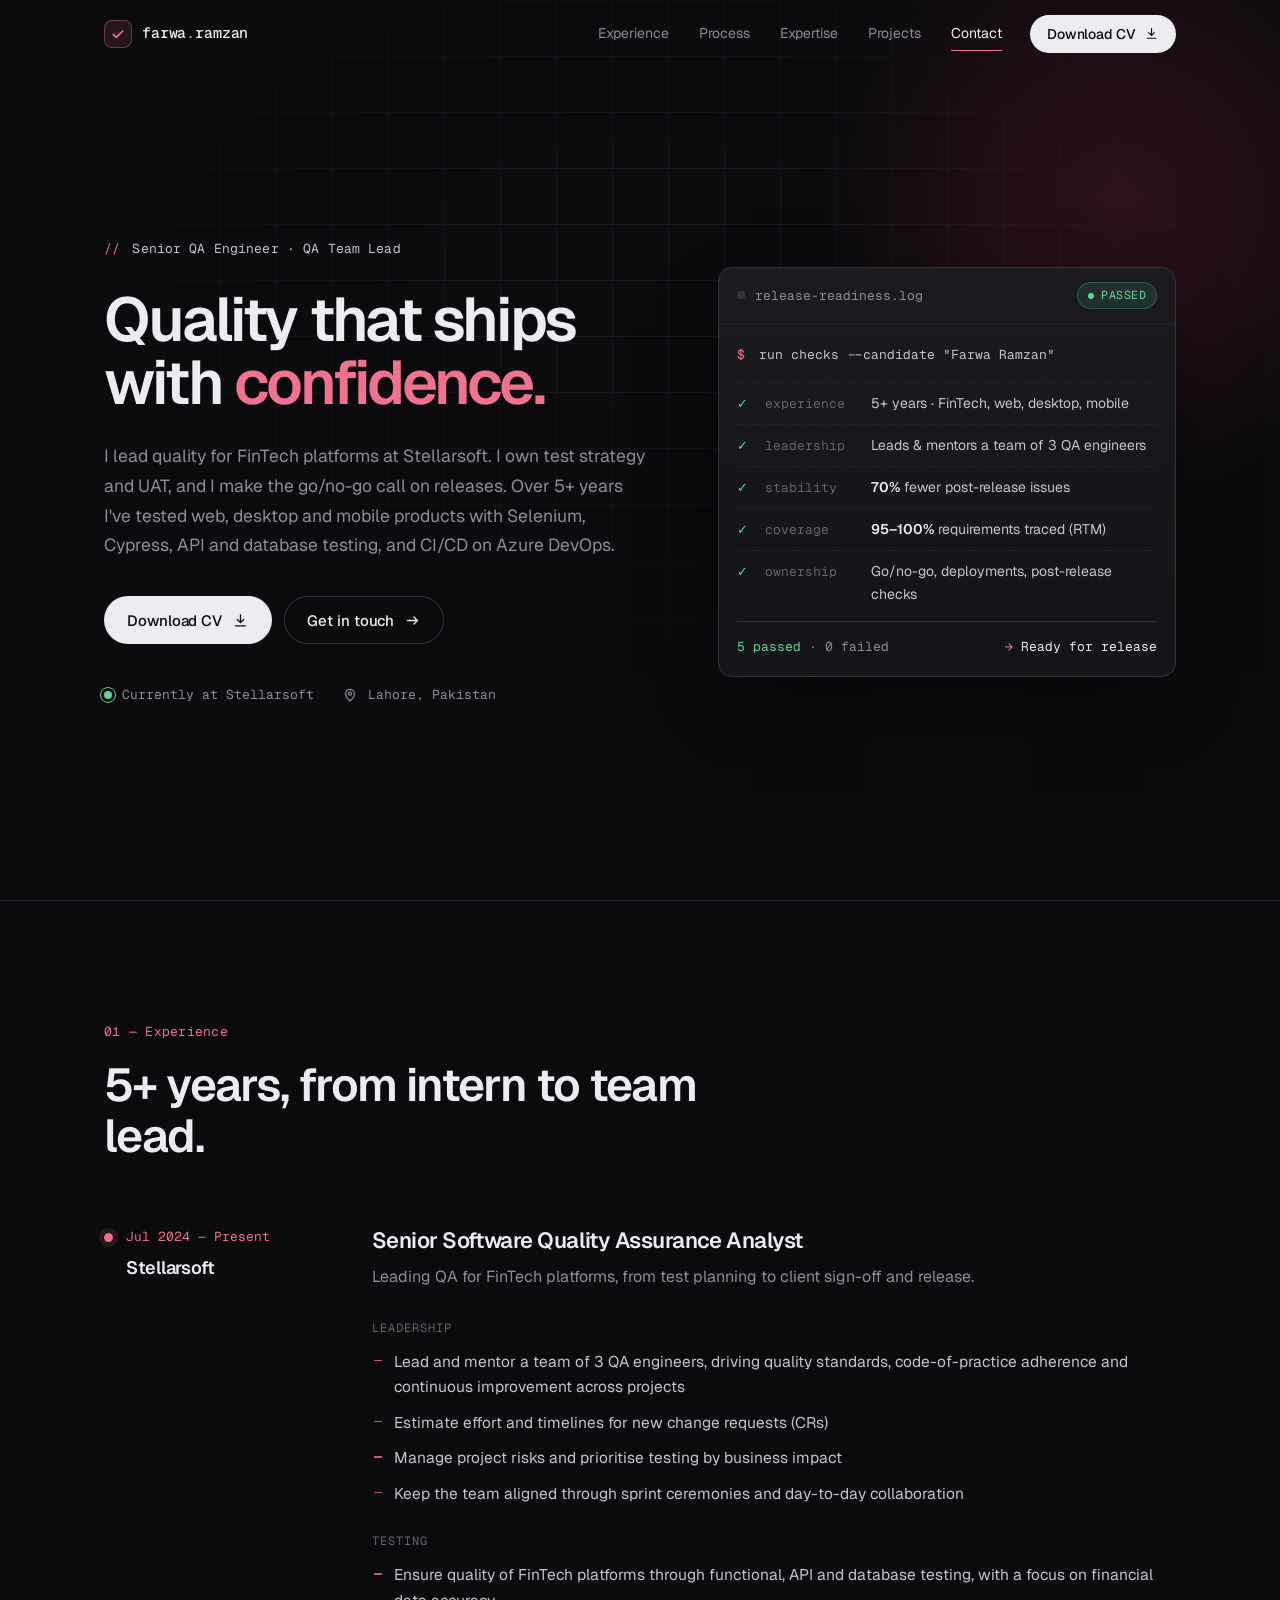
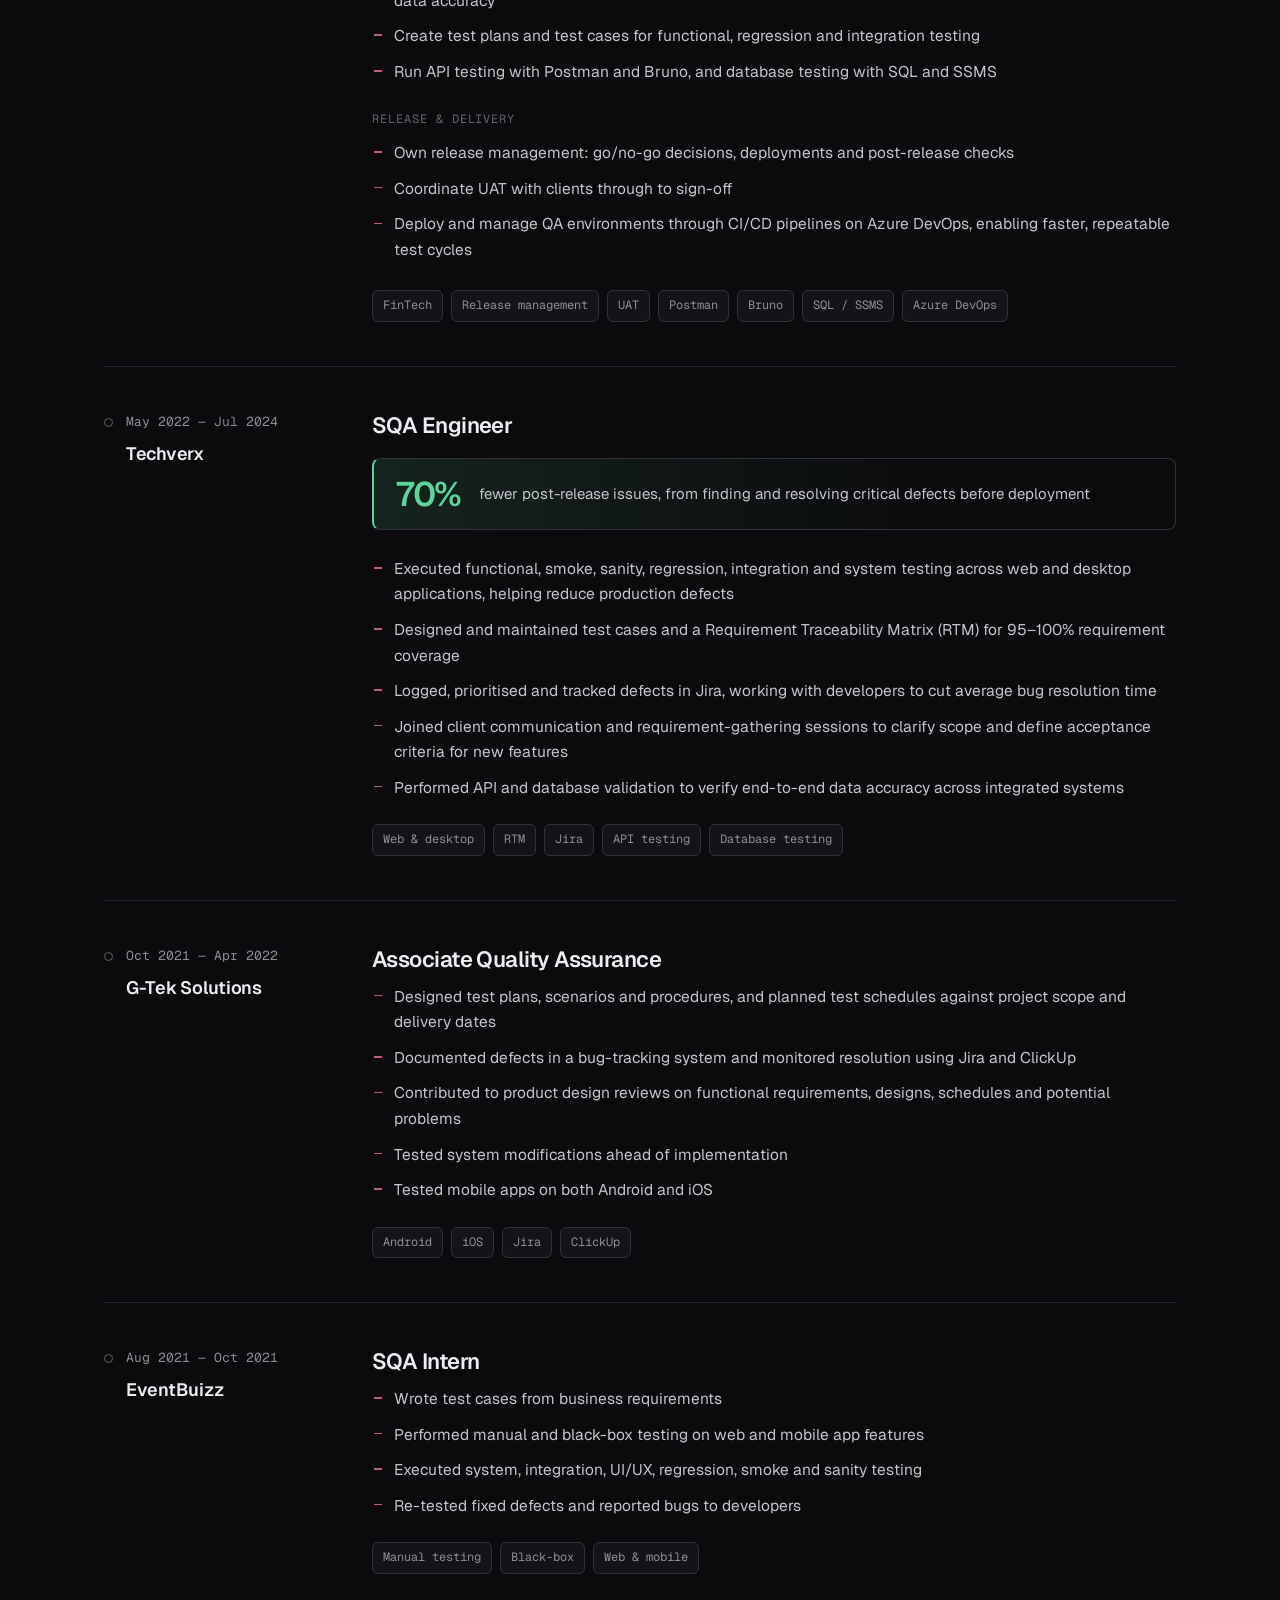
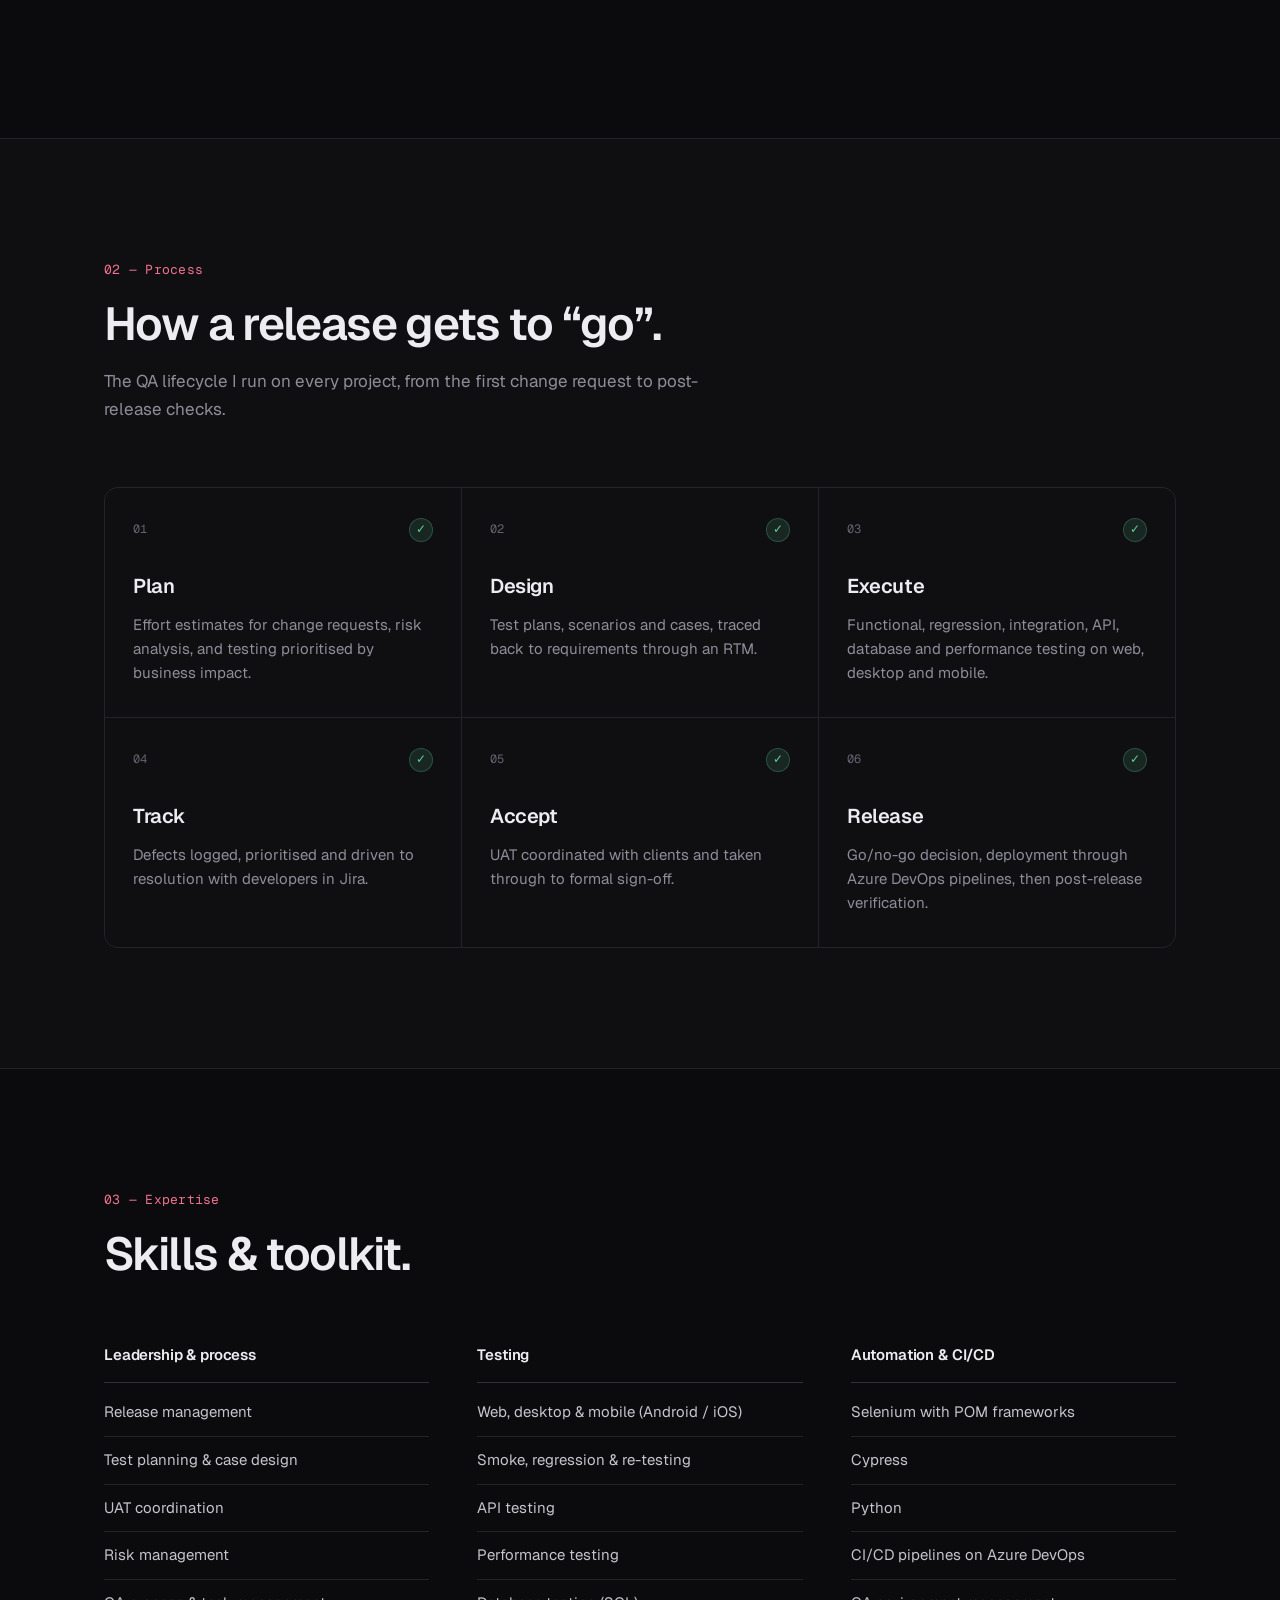
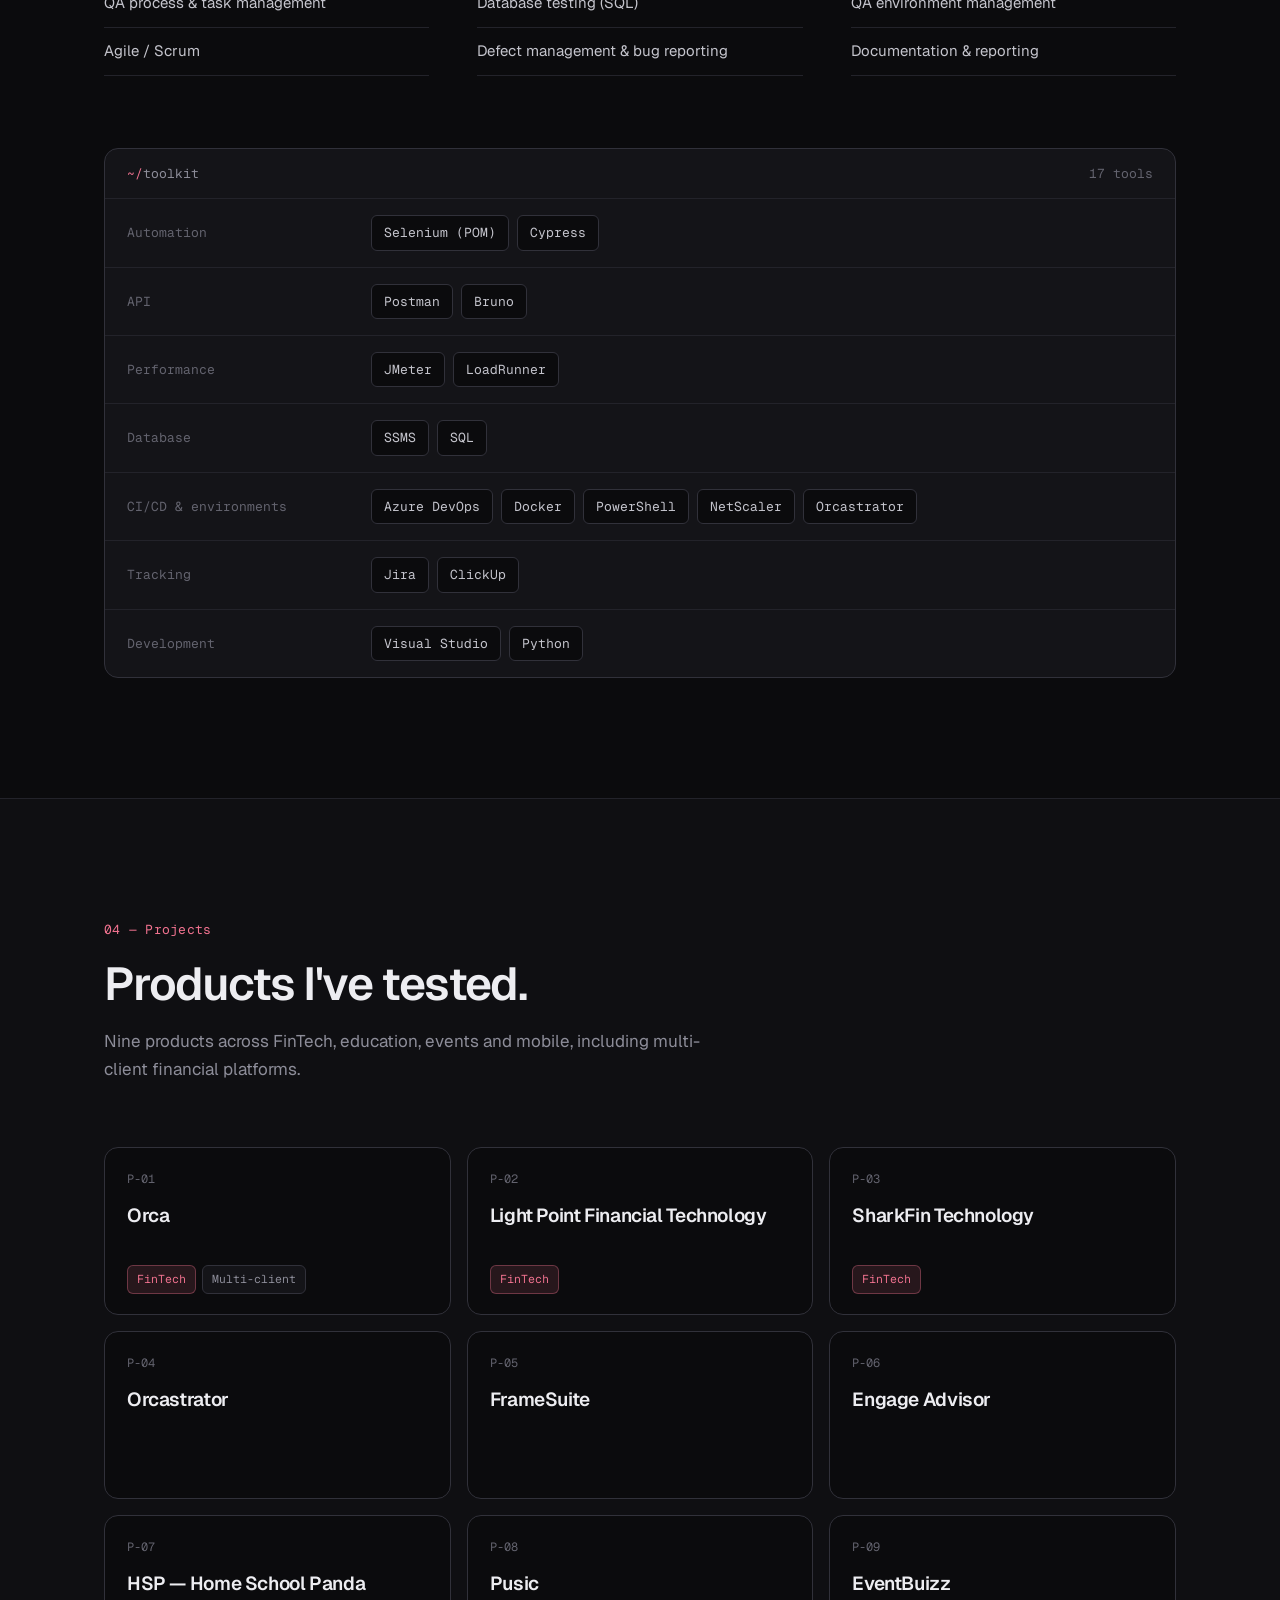
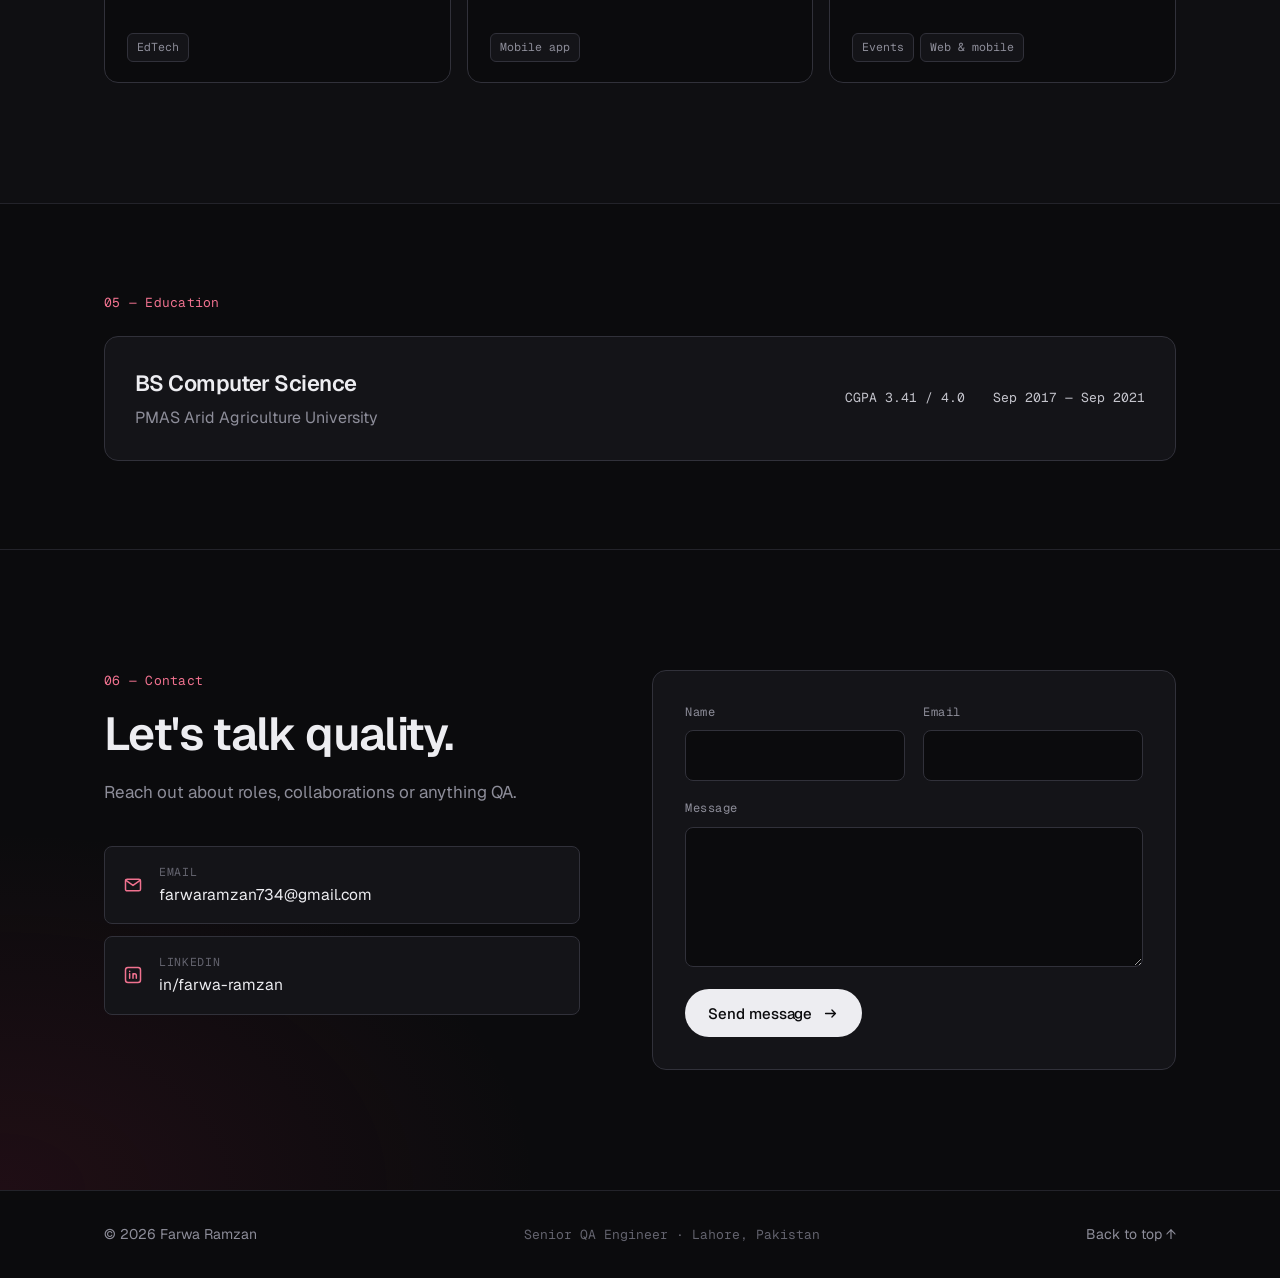
==== index.html @ 52c69ac0 "Added the updates with recent changes and current exeperiences Signed-off-by: SalmanDeveloperz <chsa" ====
<!DOCTYPE html>
<html lang="en">

<head>
    <meta charset="UTF-8">
    <meta name="viewport" content="width=device-width, initial-scale=1.0">
    <meta name="color-scheme" content="dark">
    <meta name="theme-color" content="#0b0b0d">

    <title>Farwa Ramzan — Senior QA Engineer & QA Team Lead</title>
    <meta name="description" content="Farwa Ramzan is a Senior Quality Assurance Engineer and QA Team Lead in Lahore with 5+ years in FinTech, web, desktop and mobile testing: test planning, release management, UAT, Selenium, Cypress, API and database testing, and CI/CD on Azure DevOps.">
    <link rel="canonical" href="https://farich.netlify.app/">

    <meta property="og:type" content="profile">
    <meta property="og:title" content="Farwa Ramzan — Senior QA Engineer & QA Team Lead">
    <meta property="og:description" content="5+ years in FinTech, web, desktop and mobile QA. Test planning, release management, UAT, automation and CI/CD on Azure DevOps.">
    <meta property="og:url" content="https://farich.netlify.app/">

    <link rel="icon" href="data:image/svg+xml,%3Csvg xmlns='http://www.w3.org/2000/svg' viewBox='0 0 64 64'%3E%3Crect width='64' height='64' rx='14' fill='%230b0b0d'/%3E%3Cpath d='M18 33l9 9 19-20' fill='none' stroke='%23f0728f' stroke-width='7' stroke-linecap='round' stroke-linejoin='round'/%3E%3C/svg%3E">

    <link rel="preconnect" href="https://fonts.googleapis.com">
    <link rel="preconnect" href="https://fonts.gstatic.com" crossorigin>
    <link href="https://fonts.googleapis.com/css2?family=Geist:wght@400;500;600;700&family=Geist+Mono:wght@400;500&display=swap" rel="stylesheet">

    <link rel="stylesheet" href="style.css">
    <script>document.documentElement.classList.add("js");</script>

    <script type="application/ld+json">
    {
        "@context": "https://schema.org",
        "@type": "Person",
        "name": "Farwa Ramzan",
        "jobTitle": "Senior QA Engineer | QA Team Lead",
        "worksFor": { "@type": "Organization", "name": "Stellarsoft" },
        "address": { "@type": "PostalAddress", "addressLocality": "Lahore", "addressCountry": "PK" },
        "email": "mailto:farwaramzan734@gmail.com",
        "url": "https://farich.netlify.app/",
        "sameAs": ["https://www.linkedin.com/in/farwa-ramzan/"],
        "alumniOf": "PMAS Arid Agriculture University"
    }
    </script>
</head>

<body>
    <a class="skip-link" href="#main">Skip to content</a>

    <!-- ============ HEADER ============ -->
    <header class="site-header" id="top">
        <div class="container header-inner">
            <a href="#top" class="brand" aria-label="Farwa Ramzan, back to top">
                <span class="brand-mark" aria-hidden="true">
                    <svg viewBox="0 0 24 24"><path d="M5 12.5l4.5 4.5L19 7.5" /></svg>
                </span>
                <span class="brand-name">farwa<span class="brand-dot">.</span>ramzan</span>
            </a>

            <nav class="nav" id="nav" aria-label="Primary">
                <a href="#experience" class="nav-link">Experience</a>
                <a href="#process" class="nav-link">Process</a>
                <a href="#expertise" class="nav-link">Expertise</a>
                <a href="#projects" class="nav-link">Projects</a>
                <a href="#contact" class="nav-link">Contact</a>
                <a href="Farwa_Ramzan_Resume.pdf" class="btn btn-sm btn-primary nav-cv" download>
                    Download CV
                    <svg class="icon" viewBox="0 0 24 24" aria-hidden="true"><path d="M12 4v11m0 0l-4.5-4.5M12 15l4.5-4.5M5 19.5h14" /></svg>
                </a>
            </nav>

            <button class="nav-toggle" id="navToggle" aria-label="Open menu" aria-expanded="false" aria-controls="nav">
                <span></span><span></span>
            </button>
        </div>
    </header>

    <main id="main">

        <!-- ============ HERO ============ -->
        <section class="hero">
            <div class="hero-grid-bg" aria-hidden="true"></div>
            <div class="container hero-inner">
                <div class="hero-copy">
                    <p class="eyebrow"><span class="eyebrow-slash">//</span> Senior QA Engineer · QA Team Lead</p>

                    <h1 class="hero-title">
                        Quality that ships<br>
                        with <span class="accent">confidence.</span>
                    </h1>

                    <p class="hero-lede">
                        I lead quality for FinTech platforms at Stellarsoft. I own test strategy and UAT, and I make the
                        go/no-go call on releases. Over 5+ years I've tested web, desktop and mobile products with
                        Selenium, Cypress, API and database testing, and CI/CD on Azure DevOps.
                    </p>

                    <div class="hero-actions">
                        <a href="Farwa_Ramzan_Resume.pdf" class="btn btn-primary" download>
                            Download CV
                            <svg class="icon" viewBox="0 0 24 24" aria-hidden="true"><path d="M12 4v11m0 0l-4.5-4.5M12 15l4.5-4.5M5 19.5h14" /></svg>
                        </a>
                        <a href="#contact" class="btn btn-ghost">
                            Get in touch
                            <svg class="icon" viewBox="0 0 24 24" aria-hidden="true"><path d="M5 12h14m0 0l-5-5m5 5l-5 5" /></svg>
                        </a>
                    </div>

                    <ul class="hero-meta">
                        <li><span class="status-dot" aria-hidden="true"></span>Currently at Stellarsoft</li>
                        <li>
                            <svg class="icon" viewBox="0 0 24 24" aria-hidden="true"><path d="M12 21s-6.5-5.6-6.5-11a6.5 6.5 0 0113 0c0 5.4-6.5 11-6.5 11z" /><circle cx="12" cy="10" r="2.3" /></svg>
                            Lahore, Pakistan
                        </li>
                    </ul>
                </div>

                <!-- Release-readiness report -->
                <figure class="report" aria-label="Release readiness summary">
                    <div class="report-head">
                        <span class="report-file">release-readiness.log</span>
                        <span class="pill pill-pass"><span class="pill-dot"></span>Passed</span>
                    </div>
                    <div class="report-body">
                        <p class="report-cmd"><span class="prompt">$</span> run checks --candidate "Farwa Ramzan"</p>
                        <ul class="report-lines">
                            <li><span class="tick">✓</span><span class="key">experience</span><span class="val">5+ years · FinTech, web, desktop, mobile</span></li>
                            <li><span class="tick">✓</span><span class="key">leadership</span><span class="val">Leads &amp; mentors a team of 3 QA engineers</span></li>
                            <li><span class="tick">✓</span><span class="key">stability</span><span class="val"><strong>70%</strong> fewer post-release issues</span></li>
                            <li><span class="tick">✓</span><span class="key">coverage</span><span class="val"><strong>95–100%</strong> requirements traced (RTM)</span></li>
                            <li><span class="tick">✓</span><span class="key">ownership</span><span class="val">Go/no-go, deployments, post-release checks</span></li>
                        </ul>
                        <p class="report-summary">
                            <span><span class="pass-text">5 passed</span> · 0 failed</span>
                            <span class="report-ready">Ready for release</span>
                        </p>
                    </div>
                </figure>
            </div>
        </section>

        <!-- ============ EXPERIENCE ============ -->
        <section class="section" id="experience">
            <div class="container">
                <header class="section-head reveal">
                    <p class="section-index">01 — Experience</p>
                    <h2 class="section-title">5+ years, from intern to team lead.</h2>
                </header>

                <ol class="timeline">
                    <!-- Stellarsoft -->
                    <li class="role role-current reveal">
                        <div class="role-meta">
                            <p class="role-dates">Jul 2024 — Present</p>
                            <p class="role-company">Stellarsoft</p>
                        </div>
                        <div class="role-body">
                            <h3 class="role-title">Senior Software Quality Assurance Analyst</h3>
                            <p class="role-summary">Leading QA for FinTech platforms, from test planning to client sign-off and release.</p>

                            <div class="role-groups">
                                <div class="role-group">
                                    <p class="group-label">Leadership</p>
                                    <ul class="bullets">
                                        <li>Lead and mentor a team of 3 QA engineers, driving quality standards, code-of-practice adherence and continuous improvement across projects</li>
                                        <li>Estimate effort and timelines for new change requests (CRs)</li>
                                        <li>Manage project risks and prioritise testing by business impact</li>
                                        <li>Keep the team aligned through sprint ceremonies and day-to-day collaboration</li>
                                    </ul>
                                </div>
                                <div class="role-group">
                                    <p class="group-label">Testing</p>
                                    <ul class="bullets">
                                        <li>Ensure quality of FinTech platforms through functional, API and database testing, with a focus on financial data accuracy</li>
                                        <li>Create test plans and test cases for functional, regression and integration testing</li>
                                        <li>Run API testing with Postman and Bruno, and database testing with SQL and SSMS</li>
                                    </ul>
                                </div>
                                <div class="role-group">
                                    <p class="group-label">Release &amp; delivery</p>
                                    <ul class="bullets">
                                        <li>Own release management: go/no-go decisions, deployments and post-release checks</li>
                                        <li>Coordinate UAT with clients through to sign-off</li>
                                        <li>Deploy and manage QA environments through CI/CD pipelines on Azure DevOps, enabling faster, repeatable test cycles</li>
                                    </ul>
                                </div>
                            </div>

                            <ul class="tags">
                                <li>FinTech</li><li>Release management</li><li>UAT</li><li>Postman</li><li>Bruno</li><li>SQL / SSMS</li><li>Azure DevOps</li>
                            </ul>
                        </div>
                    </li>

                    <!-- Techverx -->
                    <li class="role reveal">
                        <div class="role-meta">
                            <p class="role-dates">May 2022 — Jul 2024</p>
                            <p class="role-company">Techverx</p>
                        </div>
                        <div class="role-body">
                            <h3 class="role-title">SQA Engineer</h3>

                            <div class="highlight">
                                <span class="highlight-num">70%</span>
                                <span class="highlight-text">fewer post-release issues, from finding and resolving critical defects before deployment</span>
                            </div>

                            <ul class="bullets">
                                <li>Executed functional, smoke, sanity, regression, integration and system testing across web and desktop applications, helping reduce production defects</li>
                                <li>Designed and maintained test cases and a Requirement Traceability Matrix (RTM) for 95–100% requirement coverage</li>
                                <li>Logged, prioritised and tracked defects in Jira, working with developers to cut average bug resolution time</li>
                                <li>Joined client communication and requirement-gathering sessions to clarify scope and define acceptance criteria for new features</li>
                                <li>Performed API and database validation to verify end-to-end data accuracy across integrated systems</li>
                            </ul>

                            <ul class="tags">
                                <li>Web &amp; desktop</li><li>RTM</li><li>Jira</li><li>API testing</li><li>Database testing</li>
                            </ul>
                        </div>
                    </li>

                    <!-- G-Tek -->
                    <li class="role reveal">
                        <div class="role-meta">
                            <p class="role-dates">Oct 2021 — Apr 2022</p>
                            <p class="role-company">G-Tek Solutions</p>
                        </div>
                        <div class="role-body">
                            <h3 class="role-title">Associate Quality Assurance</h3>
                            <ul class="bullets">
                                <li>Designed test plans, scenarios and procedures, and planned test schedules against project scope and delivery dates</li>
                                <li>Documented defects in a bug-tracking system and monitored resolution using Jira and ClickUp</li>
                                <li>Contributed to product design reviews on functional requirements, designs, schedules and potential problems</li>
                                <li>Tested system modifications ahead of implementation</li>
                                <li>Tested mobile apps on both Android and iOS</li>
                            </ul>
                            <ul class="tags">
                                <li>Android</li><li>iOS</li><li>Jira</li><li>ClickUp</li>
                            </ul>
                        </div>
                    </li>

                    <!-- EventBuizz -->
                    <li class="role reveal">
                        <div class="role-meta">
                            <p class="role-dates">Aug 2021 — Oct 2021</p>
                            <p class="role-company">EventBuizz</p>
                        </div>
                        <div class="role-body">
                            <h3 class="role-title">SQA Intern</h3>
                            <ul class="bullets">
                                <li>Wrote test cases from business requirements</li>
                                <li>Performed manual and black-box testing on web and mobile app features</li>
                                <li>Executed system, integration, UI/UX, regression, smoke and sanity testing</li>
                                <li>Re-tested fixed defects and reported bugs to developers</li>
                            </ul>
                            <ul class="tags">
                                <li>Manual testing</li><li>Black-box</li><li>Web &amp; mobile</li>
                            </ul>
                        </div>
                    </li>
                </ol>
            </div>
        </section>

        <!-- ============ PROCESS ============ -->
        <section class="section section-alt" id="process">
            <div class="container">
                <header class="section-head reveal">
                    <p class="section-index">02 — Process</p>
                    <h2 class="section-title">How a release gets to “go”.</h2>
                    <p class="section-lede">The QA lifecycle I run on every project, from the first change request to post-release checks.</p>
                </header>

                <ol class="pipeline">
                    <li class="stage reveal">
                        <div class="stage-top"><span class="stage-num">01</span><span class="stage-check" aria-hidden="true">✓</span></div>
                        <h3 class="stage-title">Plan</h3>
                        <p>Effort estimates for change requests, risk analysis, and testing prioritised by business impact.</p>
                    </li>
                    <li class="stage reveal">
                        <div class="stage-top"><span class="stage-num">02</span><span class="stage-check" aria-hidden="true">✓</span></div>
                        <h3 class="stage-title">Design</h3>
                        <p>Test plans, scenarios and cases, traced back to requirements through an RTM.</p>
                    </li>
                    <li class="stage reveal">
                        <div class="stage-top"><span class="stage-num">03</span><span class="stage-check" aria-hidden="true">✓</span></div>
                        <h3 class="stage-title">Execute</h3>
                        <p>Functional, regression, integration, API, database and performance testing on web, desktop and mobile.</p>
                    </li>
                    <li class="stage reveal">
                        <div class="stage-top"><span class="stage-num">04</span><span class="stage-check" aria-hidden="true">✓</span></div>
                        <h3 class="stage-title">Track</h3>
                        <p>Defects logged, prioritised and driven to resolution with developers in Jira.</p>
                    </li>
                    <li class="stage reveal">
                        <div class="stage-top"><span class="stage-num">05</span><span class="stage-check" aria-hidden="true">✓</span></div>
                        <h3 class="stage-title">Accept</h3>
                        <p>UAT coordinated with clients and taken through to formal sign-off.</p>
                    </li>
                    <li class="stage reveal">
                        <div class="stage-top"><span class="stage-num">06</span><span class="stage-check" aria-hidden="true">✓</span></div>
                        <h3 class="stage-title">Release</h3>
                        <p>Go/no-go decision, deployment through Azure DevOps pipelines, then post-release verification.</p>
                    </li>
                </ol>
            </div>
        </section>

        <!-- ============ EXPERTISE ============ -->
        <section class="section" id="expertise">
            <div class="container">
                <header class="section-head reveal">
                    <p class="section-index">03 — Expertise</p>
                    <h2 class="section-title">Skills &amp; toolkit.</h2>
                </header>

                <div class="skills-grid">
                    <div class="skill-col reveal">
                        <h3 class="skill-head">Leadership &amp; process</h3>
                        <ul class="skill-list">
                            <li>Release management</li>
                            <li>Test planning &amp; case design</li>
                            <li>UAT coordination</li>
                            <li>Risk management</li>
                            <li>QA process &amp; task management</li>
                            <li>Agile / Scrum</li>
                        </ul>
                    </div>
                    <div class="skill-col reveal">
                        <h3 class="skill-head">Testing</h3>
                        <ul class="skill-list">
                            <li>Web, desktop &amp; mobile (Android / iOS)</li>
                            <li>Smoke, regression &amp; re-testing</li>
                            <li>API testing</li>
                            <li>Performance testing</li>
                            <li>Database testing (SQL)</li>
                            <li>Defect management &amp; bug reporting</li>
                        </ul>
                    </div>
                    <div class="skill-col reveal">
                        <h3 class="skill-head">Automation &amp; CI/CD</h3>
                        <ul class="skill-list">
                            <li>Selenium with POM frameworks</li>
                            <li>Cypress</li>
                            <li>Python</li>
                            <li>CI/CD pipelines on Azure DevOps</li>
                            <li>QA environment management</li>
                            <li>Documentation &amp; reporting</li>
                        </ul>
                    </div>
                </div>

                <div class="toolkit reveal">
                    <div class="toolkit-head">
                        <span>toolkit</span>
                        <span class="toolkit-count" id="toolCount">17 tools</span>
                    </div>
                    <dl class="toolkit-rows">
                        <div class="toolkit-row">
                            <dt>Automation</dt>
                            <dd><span class="chip">Selenium (POM)</span><span class="chip">Cypress</span></dd>
                        </div>
                        <div class="toolkit-row">
                            <dt>API</dt>
                            <dd><span class="chip">Postman</span><span class="chip">Bruno</span></dd>
                        </div>
                        <div class="toolkit-row">
                            <dt>Performance</dt>
                            <dd><span class="chip">JMeter</span><span class="chip">LoadRunner</span></dd>
                        </div>
                        <div class="toolkit-row">
                            <dt>Database</dt>
                            <dd><span class="chip">SSMS</span><span class="chip">SQL</span></dd>
                        </div>
                        <div class="toolkit-row">
                            <dt>CI/CD &amp; environments</dt>
                            <dd><span class="chip">Azure DevOps</span><span class="chip">Docker</span><span class="chip">PowerShell</span><span class="chip">NetScaler</span><span class="chip">Orcastrator</span></dd>
                        </div>
                        <div class="toolkit-row">
                            <dt>Tracking</dt>
                            <dd><span class="chip">Jira</span><span class="chip">ClickUp</span></dd>
                        </div>
                        <div class="toolkit-row">
                            <dt>Development</dt>
                            <dd><span class="chip">Visual Studio</span><span class="chip">Python</span></dd>
                        </div>
                    </dl>
                </div>
            </div>
        </section>

        <!-- ============ PROJECTS ============ -->
        <section class="section section-alt" id="projects">
            <div class="container">
                <header class="section-head reveal">
                    <p class="section-index">04 — Projects</p>
                    <h2 class="section-title">Products I've tested.</h2>
                    <p class="section-lede">Nine products across FinTech, education, events and mobile, including multi-client financial platforms.</p>
                </header>

                <ul class="projects">
                    <li class="project reveal">
                        <span class="project-id">P-01</span>
                        <h3 class="project-name">Orca</h3>
                        <ul class="project-tags"><li class="tag-fintech">FinTech</li><li>Multi-client</li></ul>
                    </li>
                    <li class="project reveal">
                        <span class="project-id">P-02</span>
                        <h3 class="project-name">Light Point Financial Technology</h3>
                        <ul class="project-tags"><li class="tag-fintech">FinTech</li></ul>
                    </li>
                    <li class="project reveal">
                        <span class="project-id">P-03</span>
                        <h3 class="project-name">SharkFin Technology</h3>
                        <ul class="project-tags"><li class="tag-fintech">FinTech</li></ul>
                    </li>
                    <li class="project reveal">
                        <span class="project-id">P-04</span>
                        <h3 class="project-name">Orcastrator</h3>
                        <ul class="project-tags"></ul>
                    </li>
                    <li class="project reveal">
                        <span class="project-id">P-05</span>
                        <h3 class="project-name">FrameSuite</h3>
                        <ul class="project-tags"></ul>
                    </li>
                    <li class="project reveal">
                        <span class="project-id">P-06</span>
                        <h3 class="project-name">Engage Advisor</h3>
                        <ul class="project-tags"></ul>
                    </li>
                    <li class="project reveal">
                        <span class="project-id">P-07</span>
                        <h3 class="project-name">HSP — Home School Panda</h3>
                        <ul class="project-tags"><li>EdTech</li></ul>
                    </li>
                    <li class="project reveal">
                        <span class="project-id">P-08</span>
                        <h3 class="project-name">Pusic</h3>
                        <ul class="project-tags"><li>Mobile app</li></ul>
                    </li>
                    <li class="project reveal">
                        <span class="project-id">P-09</span>
                        <h3 class="project-name">EventBuizz</h3>
                        <ul class="project-tags"><li>Events</li><li>Web &amp; mobile</li></ul>
                    </li>
                </ul>
            </div>
        </section>

        <!-- ============ EDUCATION ============ -->
        <section class="section section-tight" id="education">
            <div class="container">
                <div class="education reveal">
                    <p class="section-index">05 — Education</p>
                    <div class="edu-card">
                        <div>
                            <h3 class="edu-degree">BS Computer Science</h3>
                            <p class="edu-school">PMAS Arid Agriculture University</p>
                        </div>
                        <div class="edu-meta">
                            <span>CGPA 3.41 / 4.0</span>
                            <span>Sep 2017 — Sep 2021</span>
                        </div>
                    </div>
                </div>
            </div>
        </section>

        <!-- ============ CONTACT ============ -->
        <section class="section contact-section" id="contact">
            <div class="container contact-grid">
                <div class="contact-copy reveal">
                    <p class="section-index">06 — Contact</p>
                    <h2 class="section-title">Let's talk quality.</h2>
                    <p class="section-lede">Reach out about roles, collaborations or anything QA.</p>

                    <ul class="contact-links">
                        <li>
                            <a href="mailto:farwaramzan734@gmail.com" class="contact-link">
                                <svg class="icon" viewBox="0 0 24 24" aria-hidden="true"><rect x="3" y="5" width="18" height="14" rx="2" /><path d="M3.5 6.5l8.5 6 8.5-6" /></svg>
                                <span>
                                    <span class="contact-label">Email</span>
                                    <span class="contact-value">farwaramzan734@gmail.com</span>
                                </span>
                            </a>
                        </li>
                        <li>
                            <a href="https://www.linkedin.com/in/farwa-ramzan/" class="contact-link" target="_blank" rel="noopener">
                                <svg class="icon" viewBox="0 0 24 24" aria-hidden="true"><rect x="3" y="3" width="18" height="18" rx="3" /><path d="M8 10.5V16M8 7.6v.1M12 16v-3.2c0-1.5 1-2.3 2.1-2.3s1.9.8 1.9 2.3V16M12 10.5V16" /></svg>
                                <span>
                                    <span class="contact-label">LinkedIn</span>
                                    <span class="contact-value">in/farwa-ramzan</span>
                                </span>
                            </a>
                        </li>
                    </ul>
                </div>

                <form class="contact-form reveal" name="contact" method="POST" action="/thanks.html"
                    data-netlify="true" netlify-honeypot="bot-field" id="contactForm">
                    <input type="hidden" name="form-name" value="contact">
                    <p class="hp" aria-hidden="true">
                        <label>Leave this empty <input name="bot-field" tabindex="-1" autocomplete="off"></label>
                    </p>

                    <div class="field-row">
                        <div class="field">
                            <label for="f-name">Name</label>
                            <input id="f-name" name="name" type="text" autocomplete="name" required>
                        </div>
                        <div class="field">
                            <label for="f-email">Email</label>
                            <input id="f-email" name="email" type="email" autocomplete="email" required>
                        </div>
                    </div>
                    <div class="field">
                        <label for="f-message">Message</label>
                        <textarea id="f-message" name="message" rows="5" required></textarea>
                    </div>

                    <div class="form-foot">
                        <button type="submit" class="btn btn-primary" id="formSubmit">
                            Send message
                            <svg class="icon" viewBox="0 0 24 24" aria-hidden="true"><path d="M5 12h14m0 0l-5-5m5 5l-5 5" /></svg>
                        </button>
                        <p class="form-status" id="formStatus" role="status" aria-live="polite"></p>
                    </div>
                </form>
            </div>
        </section>
    </main>

    <!-- ============ FOOTER ============ -->
    <footer class="site-footer">
        <div class="container footer-inner">
            <p>© <span id="year">2026</span> Farwa Ramzan</p>
            <p class="footer-mono">Senior QA Engineer · Lahore, Pakistan</p>
            <a href="#top" class="footer-top">Back to top ↑</a>
        </div>
    </footer>

    <script src="main.js"></script>
</body>

</html>
---- style.css ----
/* =========================================================
   Farwa Ramzan — portfolio
   ========================================================= */

:root {
    --bg: #0b0b0d;
    --bg-alt: #0f0f12;
    --surface: #141418;
    --surface-2: #1a1a1f;
    --line: #23232a;
    --line-strong: #31313a;

    --text: #ededf1;
    --text-soft: #c4c4cc;
    --muted: #8d8d99;
    --dim: #63636e;

    --accent: #f0728f;
    --accent-soft: rgba(240, 114, 143, 0.12);
    --accent-line: rgba(240, 114, 143, 0.35);
    --maroon: #8b1e3f;

    --pass: #5ed39a;
    --pass-soft: rgba(94, 211, 154, 0.12);

    --font-sans: "Geist", ui-sans-serif, system-ui, -apple-system, "Segoe UI", Roboto, sans-serif;
    --font-mono: "Geist Mono", ui-monospace, SFMono-Regular, Menlo, Consolas, monospace;

    --radius: 14px;
    --radius-sm: 8px;
    --container: 1120px;
    --header-h: 68px;
    --ease: cubic-bezier(0.22, 1, 0.36, 1);

    color-scheme: dark;
}

/* ---------- Base ---------- */
*,
*::before,
*::after { box-sizing: border-box; }

html {
    scroll-behavior: smooth;
    scroll-padding-top: calc(var(--header-h) + 16px);
    -webkit-text-size-adjust: 100%;
}

body {
    margin: 0;
    background: var(--bg);
    color: var(--text);
    font-family: var(--font-sans);
    font-size: 16px;
    line-height: 1.65;
    -webkit-font-smoothing: antialiased;
    -moz-osx-font-smoothing: grayscale;
    text-rendering: optimizeLegibility;
    overflow-x: hidden;
}

h1, h2, h3, p, ul, ol, dl, dd, figure { margin: 0; }
ul, ol { padding: 0; list-style: none; }
a { color: inherit; text-decoration: none; }
strong { color: var(--text); font-weight: 600; }

::selection { background: var(--accent); color: #1a0a10; }

:focus-visible {
    outline: 2px solid var(--accent);
    outline-offset: 3px;
    border-radius: 4px;
}

.container {
    width: 100%;
    max-width: var(--container);
    margin: 0 auto;
    padding: 0 24px;
}

.icon {
    width: 18px;
    height: 18px;
    flex: none;
    fill: none;
    stroke: currentColor;
    stroke-width: 1.8;
    stroke-linecap: round;
    stroke-linejoin: round;
}

.skip-link {
    position: absolute;
    left: 16px;
    top: -60px;
    z-index: 100;
    padding: 10px 14px;
    background: var(--accent);
    color: #1a0a10;
    border-radius: var(--radius-sm);
    font-weight: 600;
    transition: top 0.2s;
}
.skip-link:focus { top: 12px; }

/* ---------- Buttons ---------- */
.btn {
    display: inline-flex;
    align-items: center;
    justify-content: center;
    gap: 10px;
    height: 48px;
    padding: 0 22px;
    border-radius: 999px;
    border: 1px solid transparent;
    font: 500 15px/1 var(--font-sans);
    letter-spacing: -0.005em;
    cursor: pointer;
    white-space: nowrap;
    transition: background-color 0.25s var(--ease), border-color 0.25s var(--ease),
        color 0.25s var(--ease), transform 0.25s var(--ease);
}
.btn .icon { width: 17px; height: 17px; transition: transform 0.25s var(--ease); }
.btn:hover .icon { transform: translateX(2px); }
.btn[download]:hover .icon { transform: translateY(2px); }

.btn-primary {
    background: var(--text);
    color: var(--bg);
}
.btn-primary:hover { background: #fff; }

.btn-ghost {
    border-color: var(--line-strong);
    color: var(--text);
}
.btn-ghost:hover {
    border-color: var(--muted);
    background: var(--surface);
}

.btn-sm { height: 38px; padding: 0 16px; font-size: 14px; gap: 8px; }
.btn-sm .icon { width: 15px; height: 15px; }

/* ---------- Header ---------- */
.site-header {
    position: fixed;
    inset: 0 0 auto 0;
    z-index: 50;
    height: var(--header-h);
    border-bottom: 1px solid transparent;
    transition: background-color 0.3s, border-color 0.3s, backdrop-filter 0.3s;
}
.site-header.scrolled {
    background: rgba(11, 11, 13, 0.78);
    backdrop-filter: saturate(160%) blur(14px);
    -webkit-backdrop-filter: saturate(160%) blur(14px);
    border-bottom-color: var(--line);
}

.header-inner {
    height: 100%;
    display: flex;
    align-items: center;
    justify-content: space-between;
    gap: 24px;
}

.brand {
    display: inline-flex;
    align-items: center;
    gap: 10px;
    font-family: var(--font-mono);
    font-size: 15px;
    font-weight: 500;
    letter-spacing: -0.01em;
}
.brand-mark {
    display: grid;
    place-items: center;
    width: 28px;
    height: 28px;
    border-radius: 8px;
    background: var(--accent-soft);
    border: 1px solid var(--accent-line);
}
.brand-mark svg {
    width: 16px;
    height: 16px;
    fill: none;
    stroke: var(--accent);
    stroke-width: 2.6;
    stroke-linecap: round;
    stroke-linejoin: round;
}
.brand-dot { color: var(--accent); }

.nav {
    display: flex;
    align-items: center;
    gap: 6px;
}
.nav-link {
    position: relative;
    padding: 8px 12px;
    font-size: 14px;
    color: var(--muted);
    border-radius: 8px;
    transition: color 0.2s;
}
.nav-link:hover,
.nav-link.active { color: var(--text); }
.nav-link.active::after {
    content: "";
    position: absolute;
    left: 12px;
    right: 12px;
    bottom: 2px;
    height: 1px;
    background: var(--accent);
}
.nav-cv { margin-left: 10px; }

.nav-toggle {
    display: none;
    width: 42px;
    height: 42px;
    border: 1px solid var(--line-strong);
    border-radius: 10px;
    background: transparent;
    cursor: pointer;
    position: relative;
}
.nav-toggle span {
    position: absolute;
    left: 12px;
    right: 12px;
    height: 1.5px;
    background: var(--text);
    border-radius: 2px;
    transition: transform 0.3s var(--ease), top 0.3s var(--ease);
}
.nav-toggle span:first-child { top: 16px; }
.nav-toggle span:last-child { top: 24px; }
.nav-toggle[aria-expanded="true"] span:first-child { top: 20px; transform: rotate(45deg); }
.nav-toggle[aria-expanded="true"] span:last-child { top: 20px; transform: rotate(-45deg); }

/* ---------- Hero ---------- */
.hero {
    position: relative;
    display: flex;
    align-items: center;
    min-height: min(100svh, 920px);
    padding: calc(var(--header-h) + 72px) 0 96px;
    overflow: hidden;
}

.hero-grid-bg {
    position: absolute;
    inset: 0;
    background-image:
        linear-gradient(var(--line) 1px, transparent 1px),
        linear-gradient(90deg, var(--line) 1px, transparent 1px);
    background-size: 56px 56px;
    background-position: center top;
    opacity: 0.5;
    -webkit-mask-image: radial-gradient(ellipse 70% 60% at 50% 30%, #000 20%, transparent 75%);
    mask-image: radial-gradient(ellipse 70% 60% at 50% 30%, #000 20%, transparent 75%);
    pointer-events: none;
}
.hero::after {
    content: "";
    position: absolute;
    width: 640px;
    height: 640px;
    right: -160px;
    top: -120px;
    background: radial-gradient(circle, rgba(139, 30, 63, 0.28), transparent 65%);
    pointer-events: none;
}

.hero-inner {
    position: relative;
    z-index: 1;
    display: grid;
    grid-template-columns: minmax(0, 1.2fr) minmax(0, 1fr);
    gap: 64px;
    align-items: center;
}

.eyebrow {
    font-family: var(--font-mono);
    font-size: 13px;
    color: var(--text-soft);
    letter-spacing: 0.01em;
    margin-bottom: 28px;
}
.eyebrow-slash { color: var(--accent); margin-right: 4px; }

.hero-title {
    font-size: clamp(2.5rem, 4.8vw, 3.9rem);
    line-height: 1.02;
    font-weight: 600;
    letter-spacing: -0.045em;
    margin-bottom: 28px;
}
.accent { color: var(--accent); }

.hero-lede {
    max-width: 34em;
    font-size: 17.5px;
    line-height: 1.7;
    color: var(--muted);
    margin-bottom: 36px;
}

.hero-actions {
    display: flex;
    flex-wrap: wrap;
    gap: 12px;
    margin-bottom: 40px;
}

.hero-meta {
    display: flex;
    flex-wrap: wrap;
    gap: 10px 28px;
    font-family: var(--font-mono);
    font-size: 13px;
    color: var(--muted);
}
.hero-meta li { display: inline-flex; align-items: center; gap: 10px; }
.hero-meta .icon { width: 16px; height: 16px; }

.status-dot {
    position: relative;
    width: 8px;
    height: 8px;
    border-radius: 50%;
    background: var(--pass);
}
.status-dot::after {
    content: "";
    position: absolute;
    inset: -4px;
    border-radius: 50%;
    border: 1px solid var(--pass);
    animation: pulse 2.4s var(--ease) infinite;
}
@keyframes pulse {
    0% { transform: scale(0.6); opacity: 0.9; }
    100% { transform: scale(1.8); opacity: 0; }
}

/* Report card */
.report {
    background: linear-gradient(180deg, var(--surface-2), var(--surface));
    border: 1px solid var(--line-strong);
    border-radius: var(--radius);
    box-shadow: 0 30px 80px -30px rgba(0, 0, 0, 0.8), 0 0 0 1px rgba(255, 255, 255, 0.02) inset;
    font-family: var(--font-mono);
    font-size: 13px;
    overflow: hidden;
}
.report-head {
    display: flex;
    align-items: center;
    justify-content: space-between;
    padding: 14px 18px;
    border-bottom: 1px solid var(--line);
    color: var(--muted);
}
.report-file::before {
    content: "";
    display: inline-block;
    width: 8px;
    height: 8px;
    margin-right: 10px;
    border-radius: 2px;
    background: var(--line-strong);
    vertical-align: 1px;
}

.pill {
    display: inline-flex;
    align-items: center;
    gap: 7px;
    padding: 3px 10px;
    border-radius: 999px;
    font-size: 11.5px;
    letter-spacing: 0.04em;
    text-transform: uppercase;
}
.pill-pass {
    color: var(--pass);
    background: var(--pass-soft);
    border: 1px solid rgba(94, 211, 154, 0.25);
}
.pill-dot { width: 6px; height: 6px; border-radius: 50%; background: currentColor; }

.report-body { padding: 20px 18px 18px; }
.report-cmd { color: var(--text-soft); margin-bottom: 16px; word-break: break-word; }
.prompt { color: var(--accent); margin-right: 6px; }

.report-lines li {
    display: grid;
    grid-template-columns: 18px 96px minmax(0, 1fr);
    gap: 10px;
    padding: 9px 0;
    border-top: 1px dashed var(--line);
    align-items: baseline;
}
.tick { color: var(--pass); }
.key { color: var(--dim); }
.val { color: var(--text-soft); font-family: var(--font-sans); font-size: 14px; }
.val strong { color: var(--text); }

.report-summary {
    display: flex;
    align-items: center;
    justify-content: space-between;
    gap: 12px;
    flex-wrap: wrap;
    margin-top: 6px;
    padding-top: 14px;
    border-top: 1px solid var(--line-strong);
    color: var(--muted);
}
.pass-text { color: var(--pass); }
.report-ready { color: var(--text); }
.report-ready::before { content: "→ "; color: var(--accent); }

/* Report entrance (sequenced like a test run) */
.js .report-lines li,
.js .report-summary {
    opacity: 0;
    transform: translateY(4px);
    animation: line-in 0.5s var(--ease) forwards;
}
.js .report-lines li:nth-child(1) { animation-delay: 0.35s; }
.js .report-lines li:nth-child(2) { animation-delay: 0.6s; }
.js .report-lines li:nth-child(3) { animation-delay: 0.85s; }
.js .report-lines li:nth-child(4) { animation-delay: 1.1s; }
.js .report-lines li:nth-child(5) { animation-delay: 1.35s; }
.js .report-summary { animation-delay: 1.7s; }
@keyframes line-in { to { opacity: 1; transform: none; } }

/* ---------- Sections ---------- */
.section {
    padding: 120px 0;
    border-top: 1px solid var(--line);
}
.section-alt { background: var(--bg-alt); }
.section-tight { padding: 88px 0; }

.section-head { max-width: 680px; margin-bottom: 64px; }
.section-index {
    font-family: var(--font-mono);
    font-size: 13px;
    color: var(--accent);
    letter-spacing: 0.02em;
    margin-bottom: 18px;
}
.section-title {
    font-size: clamp(2rem, 3.6vw, 2.9rem);
    line-height: 1.1;
    font-weight: 600;
    letter-spacing: -0.035em;
}
.section-lede {
    margin-top: 18px;
    font-size: 17px;
    color: var(--muted);
    max-width: 36em;
}

/* ---------- Experience ---------- */
.timeline { position: relative; }

.role {
    position: relative;
    display: grid;
    grid-template-columns: 220px minmax(0, 1fr);
    gap: 48px;
    padding: 44px 0;
    border-top: 1px solid var(--line);
}
.role:first-child { border-top: 0; padding-top: 0; }

.role-meta { position: relative; padding-left: 22px; }
.role-meta::before {
    content: "";
    position: absolute;
    left: 0;
    top: 7px;
    width: 9px;
    height: 9px;
    border-radius: 50%;
    border: 1.5px solid var(--dim);
    background: var(--bg);
}
.role-current .role-meta::before {
    border-color: var(--accent);
    background: var(--accent);
    box-shadow: 0 0 0 5px var(--accent-soft);
}

.role-dates {
    font-family: var(--font-mono);
    font-size: 13px;
    color: var(--muted);
    margin-bottom: 6px;
}
.role-current .role-dates { color: var(--accent); }
.role-company { font-size: 18px; font-weight: 600; letter-spacing: -0.015em; }

.role-title {
    font-size: 22px;
    font-weight: 600;
    letter-spacing: -0.025em;
    line-height: 1.3;
    margin-bottom: 10px;
}
.role-summary { color: var(--muted); margin-bottom: 28px; }

.role-groups {
    display: grid;
    gap: 26px;
    margin-bottom: 28px;
}
.group-label {
    font-family: var(--font-mono);
    font-size: 12px;
    letter-spacing: 0.08em;
    text-transform: uppercase;
    color: var(--dim);
    margin-bottom: 10px;
}

.bullets { display: grid; gap: 10px; margin-bottom: 24px; }
.role-groups .bullets { margin-bottom: 0; }
.bullets li {
    position: relative;
    padding-left: 22px;
    color: var(--text-soft);
    font-size: 15.5px;
}
.bullets li::before {
    content: "";
    position: absolute;
    left: 2px;
    top: 0.72em;
    width: 8px;
    height: 1.5px;
    background: var(--accent);
    opacity: 0.8;
}

.highlight {
    display: flex;
    align-items: center;
    gap: 18px;
    margin: 18px 0 26px;
    padding: 18px 22px;
    border: 1px solid var(--line-strong);
    border-left: 2px solid var(--pass);
    border-radius: var(--radius-sm);
    background: linear-gradient(90deg, var(--pass-soft), transparent 70%);
}
.highlight-num {
    font-size: 34px;
    font-weight: 600;
    letter-spacing: -0.04em;
    line-height: 1;
    color: var(--pass);
}
.highlight-text { color: var(--text-soft); font-size: 15px; line-height: 1.5; }

.tags { display: flex; flex-wrap: wrap; gap: 8px; }
.tags li,
.chip,
.project-tags li {
    font-family: var(--font-mono);
    font-size: 12px;
    padding: 5px 10px;
    border-radius: 6px;
    border: 1px solid var(--line-strong);
    color: var(--muted);
    background: var(--surface);
}

/* ---------- Process pipeline ---------- */
.pipeline {
    display: grid;
    grid-template-columns: repeat(3, minmax(0, 1fr));
    gap: 1px;
    background: var(--line);
    border: 1px solid var(--line);
    border-radius: var(--radius);
    overflow: hidden;
    counter-reset: stage;
}
.stage {
    position: relative;
    padding: 30px 28px 32px;
    background: var(--bg-alt);
    transition: background-color 0.3s var(--ease);
}
.stage:hover { background: var(--surface); }
.stage-top {
    display: flex;
    align-items: center;
    justify-content: space-between;
    margin-bottom: 28px;
}
.stage-num {
    font-family: var(--font-mono);
    font-size: 12px;
    color: var(--dim);
}
.stage-check {
    display: grid;
    place-items: center;
    width: 24px;
    height: 24px;
    border-radius: 50%;
    font-size: 12px;
    color: var(--pass);
    background: var(--pass-soft);
    border: 1px solid rgba(94, 211, 154, 0.25);
}
.stage-title {
    font-size: 20px;
    font-weight: 600;
    letter-spacing: -0.02em;
    margin-bottom: 10px;
}
.stage p { color: var(--muted); font-size: 15px; line-height: 1.6; }

/* ---------- Expertise ---------- */
.skills-grid {
    display: grid;
    grid-template-columns: repeat(3, minmax(0, 1fr));
    gap: 48px;
    margin-bottom: 72px;
}
.skill-head {
    font-size: 15px;
    font-weight: 600;
    letter-spacing: -0.01em;
    padding-bottom: 14px;
    margin-bottom: 6px;
    border-bottom: 1px solid var(--line-strong);
}
.skill-list li {
    padding: 11px 0;
    border-bottom: 1px solid var(--line);
    color: var(--text-soft);
    font-size: 15px;
}

.toolkit {
    border: 1px solid var(--line-strong);
    border-radius: var(--radius);
    background: var(--surface);
    overflow: hidden;
}
.toolkit-head {
    display: flex;
    justify-content: space-between;
    padding: 14px 22px;
    border-bottom: 1px solid var(--line);
    font-family: var(--font-mono);
    font-size: 13px;
    color: var(--muted);
}
.toolkit-head span:first-child::before { content: "~/"; color: var(--accent); }
.toolkit-count { color: var(--dim); }

.toolkit-row {
    display: grid;
    grid-template-columns: 220px minmax(0, 1fr);
    gap: 24px;
    align-items: center;
    padding: 16px 22px;
    border-bottom: 1px solid var(--line);
}
.toolkit-row:last-child { border-bottom: 0; }
.toolkit-row dt {
    font-family: var(--font-mono);
    font-size: 13px;
    color: var(--dim);
}
.toolkit-row dd { display: flex; flex-wrap: wrap; gap: 8px; }
.chip {
    font-size: 13px;
    padding: 6px 12px;
    color: var(--text-soft);
    background: var(--bg);
    transition: border-color 0.2s, color 0.2s;
}
.chip:hover { border-color: var(--accent-line); color: var(--text); }

/* ---------- Projects ---------- */
.projects {
    display: grid;
    grid-template-columns: repeat(3, minmax(0, 1fr));
    gap: 16px;
}
.project {
    display: flex;
    flex-direction: column;
    min-height: 168px;
    padding: 22px 22px 20px;
    border: 1px solid var(--line-strong);
    border-radius: var(--radius);
    background: var(--bg);
    transition: border-color 0.3s var(--ease), transform 0.3s var(--ease), background-color 0.3s var(--ease);
}
.project:hover {
    border-color: var(--muted);
    transform: translateY(-2px);
    background: var(--surface);
}
.project-id {
    font-family: var(--font-mono);
    font-size: 12px;
    color: var(--dim);
    margin-bottom: 14px;
}
.project-name {
    font-size: 19px;
    font-weight: 600;
    letter-spacing: -0.02em;
    line-height: 1.3;
    margin-bottom: auto;
    padding-bottom: 18px;
}
.project-tags { display: flex; flex-wrap: wrap; gap: 6px; }
.project-tags li { font-size: 11.5px; padding: 4px 9px; }
.project-tags .tag-fintech {
    color: var(--accent);
    border-color: var(--accent-line);
    background: var(--accent-soft);
}

/* ---------- Education ---------- */
.education .section-index { margin-bottom: 22px; }
.edu-card {
    display: flex;
    align-items: center;
    justify-content: space-between;
    gap: 24px;
    flex-wrap: wrap;
    padding: 28px 30px;
    border: 1px solid var(--line-strong);
    border-radius: var(--radius);
    background: var(--surface);
}
.edu-degree { font-size: 22px; font-weight: 600; letter-spacing: -0.025em; margin-bottom: 4px; }
.edu-school { color: var(--muted); }
.edu-meta {
    display: flex;
    gap: 10px 28px;
    flex-wrap: wrap;
    font-family: var(--font-mono);
    font-size: 13px;
    color: var(--text-soft);
}

/* ---------- Contact ---------- */
.contact-section {
    background:
        radial-gradient(ellipse 60% 80% at 0% 100%, rgba(139, 30, 63, 0.16), transparent 70%),
        var(--bg);
}
.contact-grid {
    display: grid;
    grid-template-columns: minmax(0, 1fr) minmax(0, 1.1fr);
    gap: 72px;
    align-items: start;
}

.contact-links { display: grid; gap: 12px; margin-top: 40px; }
.contact-link {
    display: flex;
    align-items: center;
    gap: 16px;
    padding: 16px 18px;
    border: 1px solid var(--line-strong);
    border-radius: var(--radius-sm);
    background: var(--surface);
    transition: border-color 0.25s var(--ease), background-color 0.25s var(--ease);
}
.contact-link:hover { border-color: var(--accent-line); background: var(--surface-2); }
.contact-link .icon { width: 20px; height: 20px; color: var(--accent); }
.contact-link > span { display: grid; min-width: 0; }
.contact-label {
    font-family: var(--font-mono);
    font-size: 11.5px;
    letter-spacing: 0.06em;
    text-transform: uppercase;
    color: var(--dim);
}
.contact-value { font-size: 15.5px; overflow-wrap: anywhere; }

.contact-form {
    padding: 32px;
    border: 1px solid var(--line-strong);
    border-radius: var(--radius);
    background: var(--surface);
    display: grid;
    gap: 18px;
}
.hp { position: absolute; left: -9999px; width: 1px; height: 1px; overflow: hidden; }

.field-row { display: grid; grid-template-columns: 1fr 1fr; gap: 18px; }
.field { display: grid; gap: 8px; }
.field label {
    font-family: var(--font-mono);
    font-size: 12px;
    letter-spacing: 0.04em;
    color: var(--muted);
}
.field input,
.field textarea {
    width: 100%;
    padding: 13px 14px;
    border: 1px solid var(--line-strong);
    border-radius: var(--radius-sm);
    background: var(--bg);
    color: var(--text);
    font: 15px/1.5 var(--font-sans);
    transition: border-color 0.2s, box-shadow 0.2s;
}
.field textarea { resize: vertical; min-height: 140px; }
.field input:focus,
.field textarea:focus {
    outline: none;
    border-color: var(--accent);
    box-shadow: 0 0 0 3px var(--accent-soft);
}

.form-foot {
    display: flex;
    align-items: center;
    gap: 18px;
    flex-wrap: wrap;
    margin-top: 4px;
}
.form-foot .btn:disabled { opacity: 0.6; cursor: progress; }
.form-status { font-family: var(--font-mono); font-size: 13px; color: var(--muted); }
.form-status.ok { color: var(--pass); }
.form-status.err { color: var(--accent); }

/* ---------- Footer ---------- */
.site-footer { border-top: 1px solid var(--line); padding: 32px 0; }
.footer-inner {
    display: flex;
    align-items: center;
    justify-content: space-between;
    gap: 12px 24px;
    flex-wrap: wrap;
    font-size: 14px;
    color: var(--muted);
}
.footer-mono { font-family: var(--font-mono); font-size: 13px; color: var(--dim); }
.footer-top { transition: color 0.2s; }
.footer-top:hover { color: var(--text); }

/* ---------- Reveal on scroll ---------- */
.js .reveal {
    opacity: 0;
    transform: translateY(18px);
    transition: opacity 0.6s var(--ease), transform 0.6s var(--ease);
}
.js .reveal.in { opacity: 1; transform: none; }

/* ---------- Responsive ---------- */
@media (max-width: 980px) {
    .hero { padding: calc(var(--header-h) + 64px) 0 88px; }
    .hero-inner { grid-template-columns: 1fr; gap: 56px; }
    .report { max-width: 560px; }

    .role { grid-template-columns: 1fr; gap: 18px; }
    .pipeline { grid-template-columns: repeat(2, minmax(0, 1fr)); }
    .skills-grid { grid-template-columns: 1fr 1fr; gap: 40px; }
    .projects { grid-template-columns: repeat(2, minmax(0, 1fr)); }
    .contact-grid { grid-template-columns: 1fr; gap: 48px; }
}

@media (max-width: 860px) {
    .nav-toggle { display: block; }
    .nav {
        position: fixed;
        top: var(--header-h);
        left: 0;
        right: 0;
        flex-direction: column;
        align-items: stretch;
        gap: 2px;
        padding: 12px 16px 20px;
        background: var(--bg);
        border-bottom: 1px solid var(--line);
        box-shadow: 0 24px 48px -24px rgba(0, 0, 0, 0.9);
        transform: translateY(-8px);
        opacity: 0;
        visibility: hidden;
        transition: opacity 0.25s var(--ease), transform 0.25s var(--ease), visibility 0.25s;
    }
    .nav.open { opacity: 1; transform: none; visibility: visible; }
    .nav-link { padding: 14px 8px; font-size: 16px; border-bottom: 1px solid var(--line); border-radius: 0; }
    .nav-link.active::after { display: none; }
    .nav-cv { margin: 14px 0 0; height: 46px; }
    .site-header.menu-open { background: var(--bg); backdrop-filter: none; -webkit-backdrop-filter: none; border-bottom-color: var(--line); }
}

@media (max-width: 640px) {
    .container { padding: 0 16px; }
    .section { padding: 88px 0; }
    .section-tight { padding: 64px 0; }
    .section-head { margin-bottom: 44px; }

    .hero-lede { font-size: 16.5px; }
    .hero-actions .btn { flex: 1 1 auto; }

    .report-lines li { grid-template-columns: 16px minmax(0, 1fr); row-gap: 2px; }
    .report-lines .val { grid-column: 2; }

    .pipeline,
    .skills-grid,
    .projects { grid-template-columns: 1fr; }
    .project { min-height: 0; }

    .toolkit-row { grid-template-columns: 1fr; gap: 10px; }
    .field-row { grid-template-columns: 1fr; }
    .contact-form { padding: 22px; }
    .highlight { flex-direction: column; align-items: flex-start; gap: 8px; }
    .edu-card { padding: 22px; }
}

@media (prefers-reduced-motion: reduce) {
    html { scroll-behavior: auto; }
    *, *::before, *::after {
        animation-duration: 0.001ms !important;
        animation-delay: 0s !important;
        transition-duration: 0.001ms !important;
    }
    .js .reveal { opacity: 1; transform: none; }
}
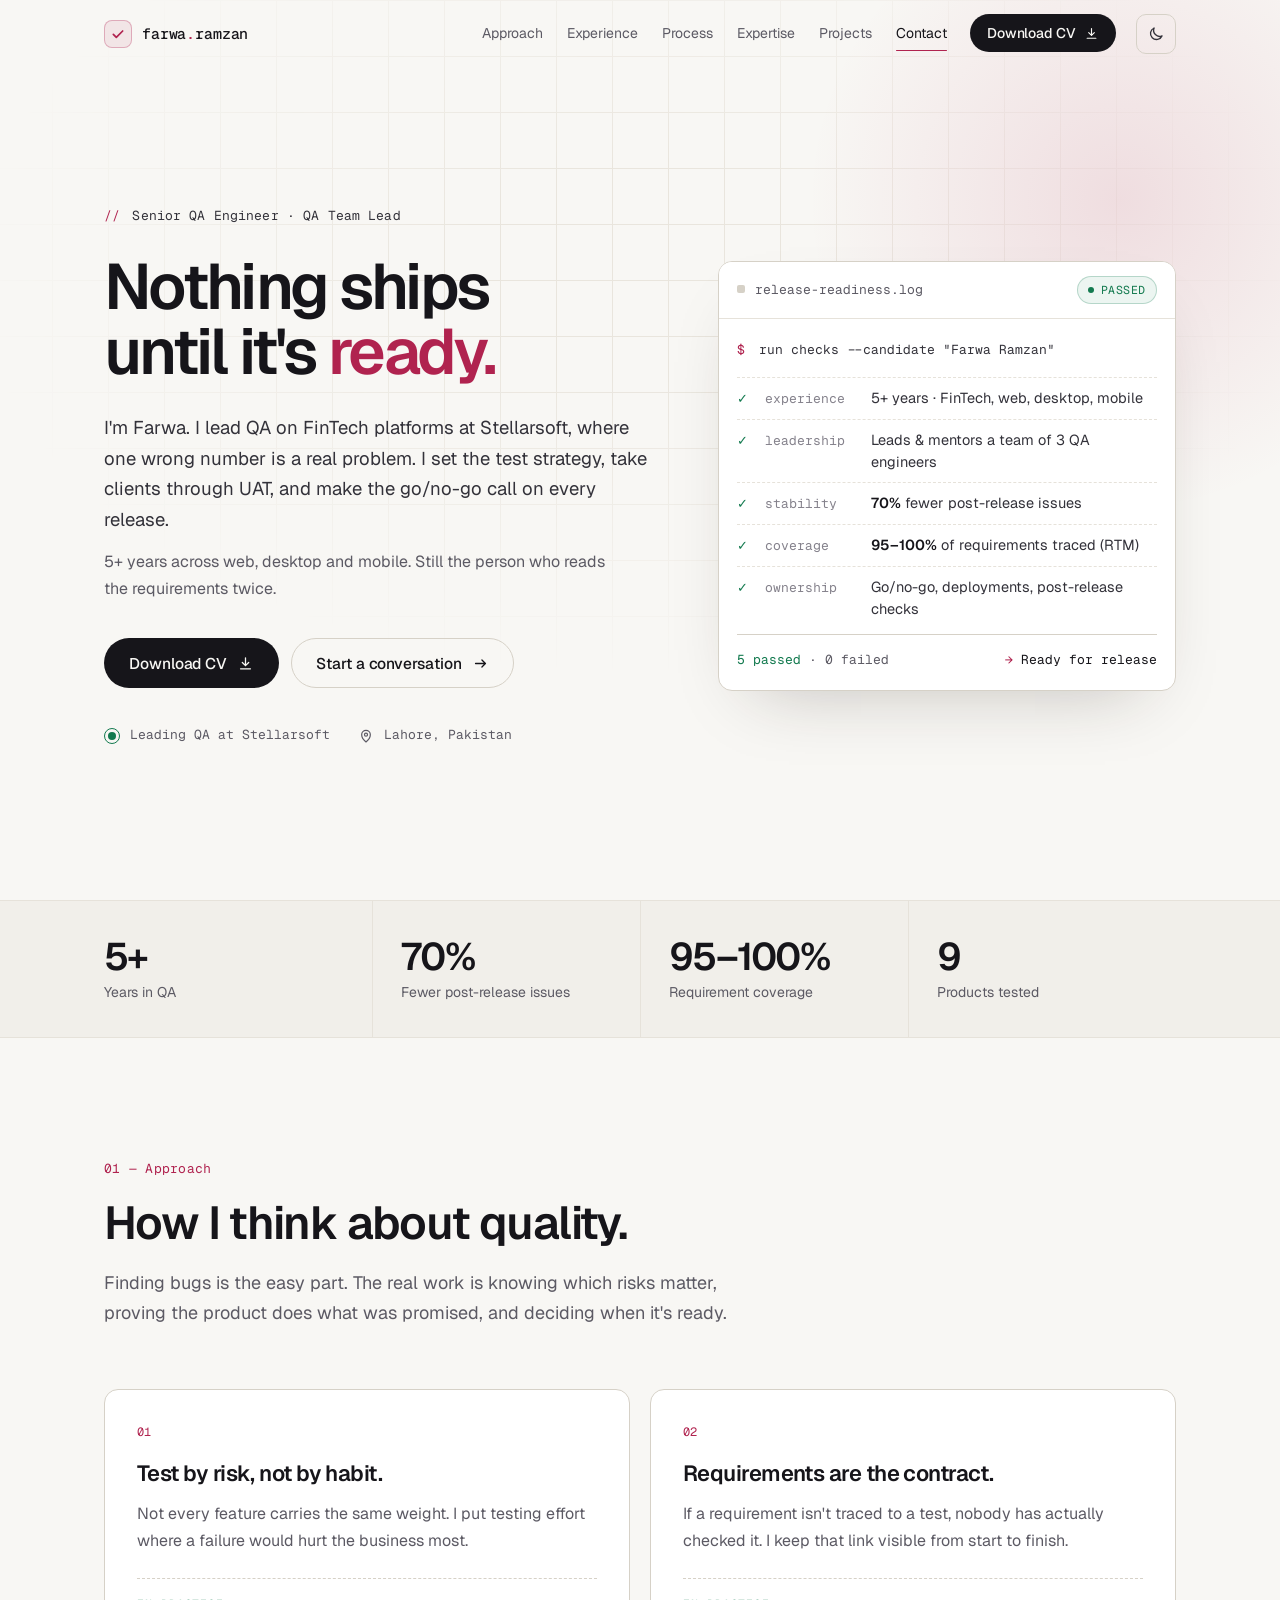
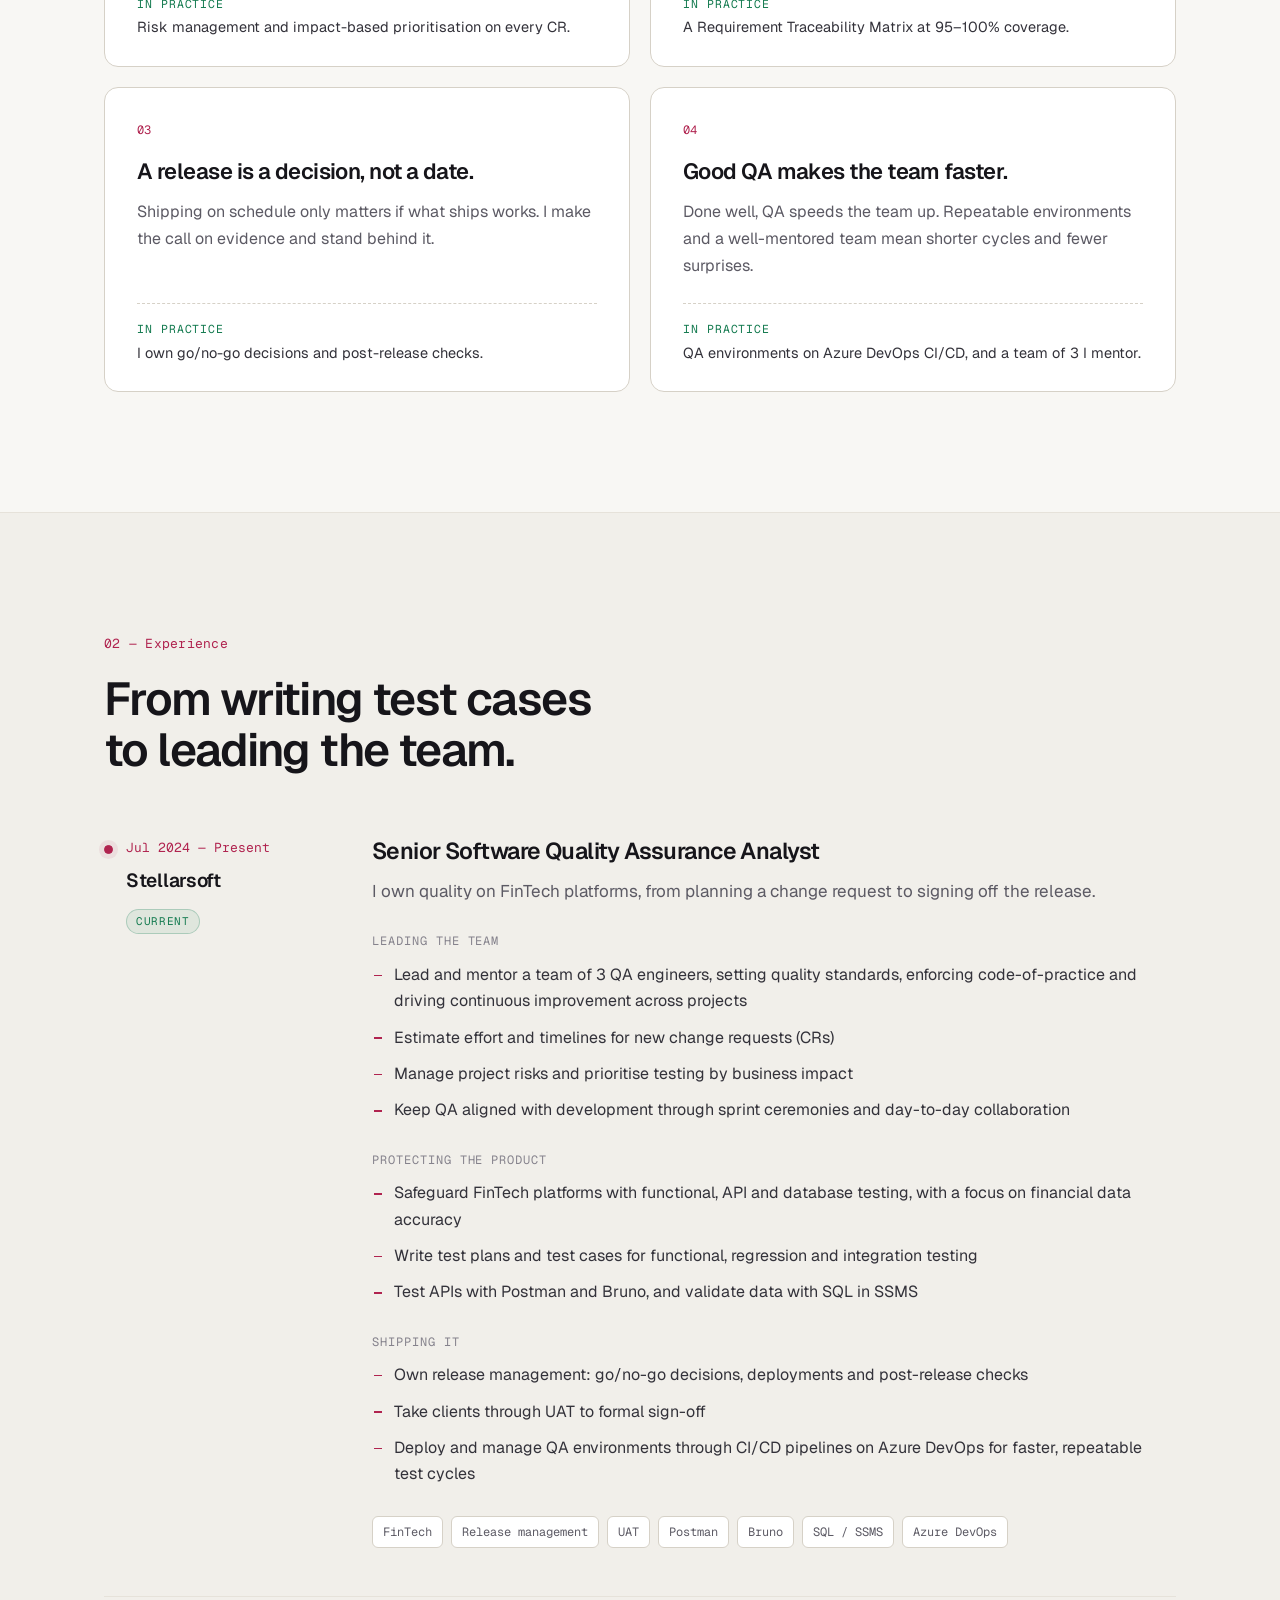
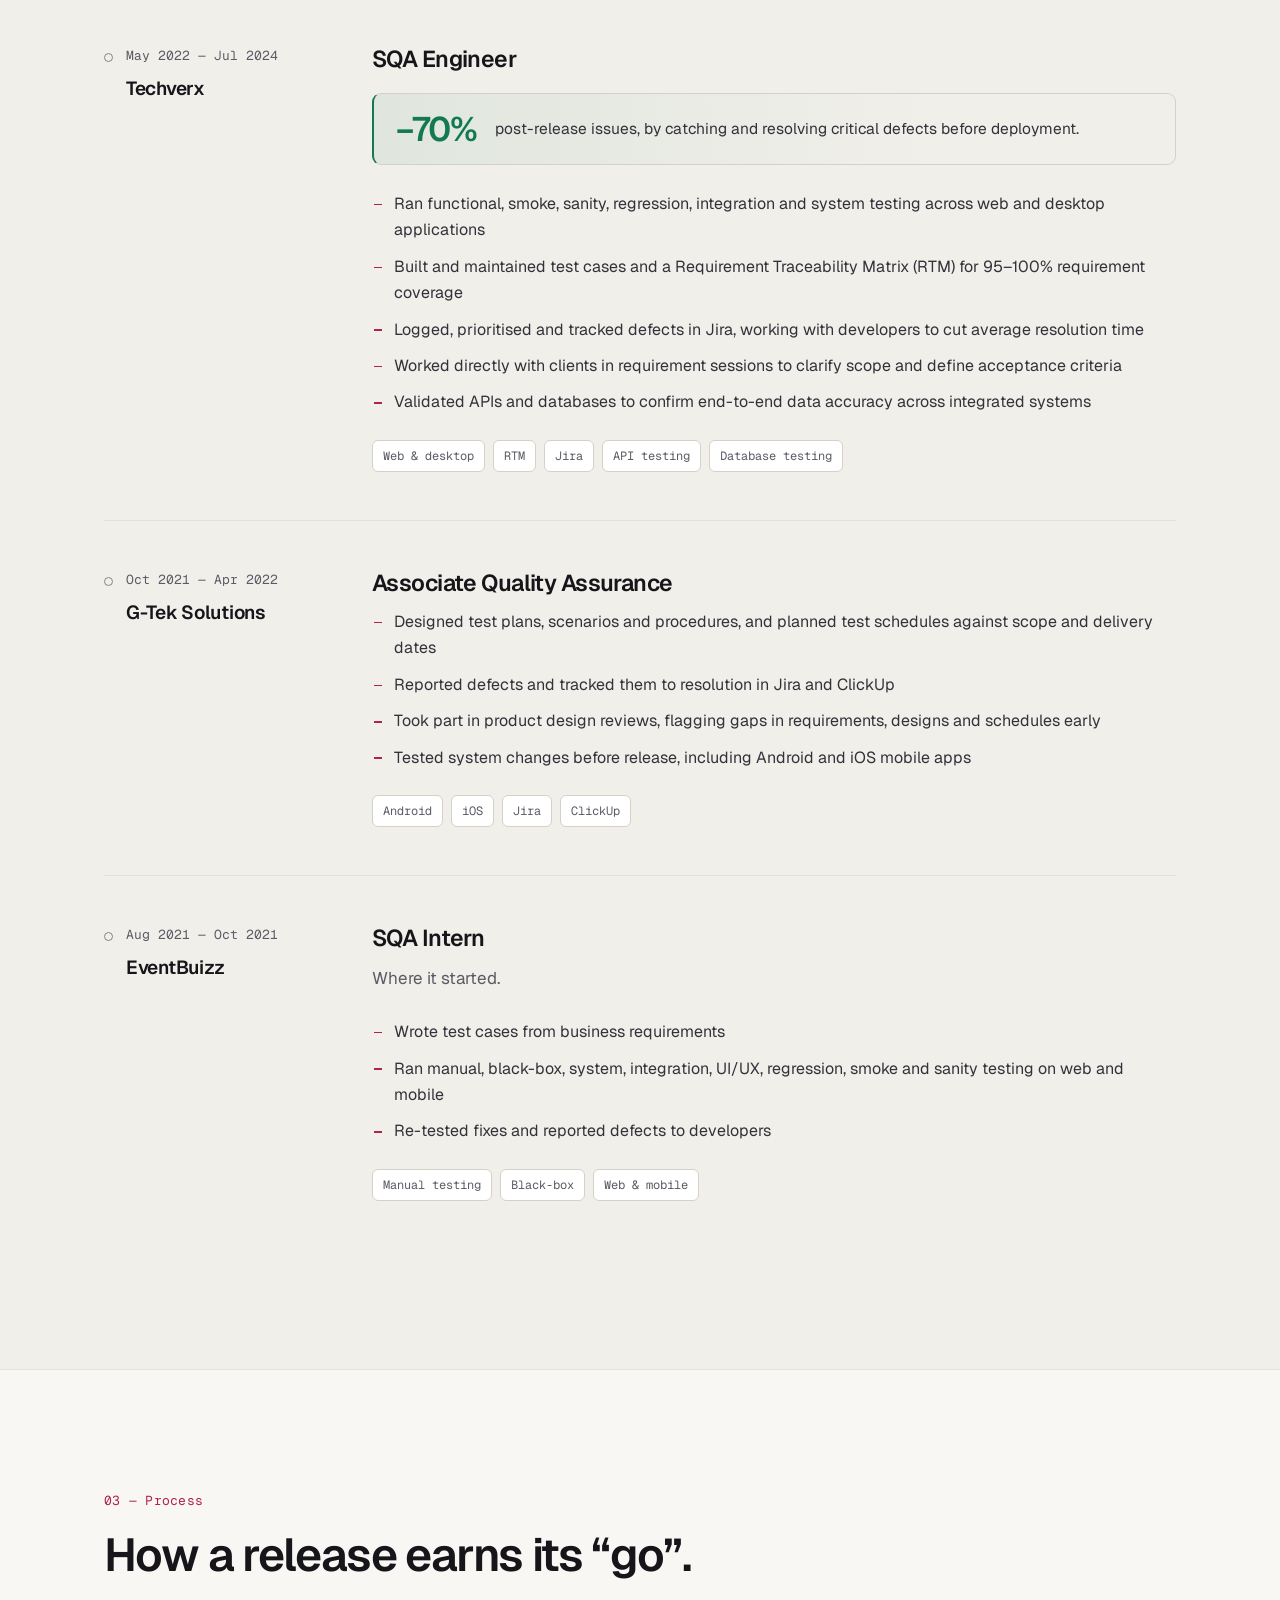
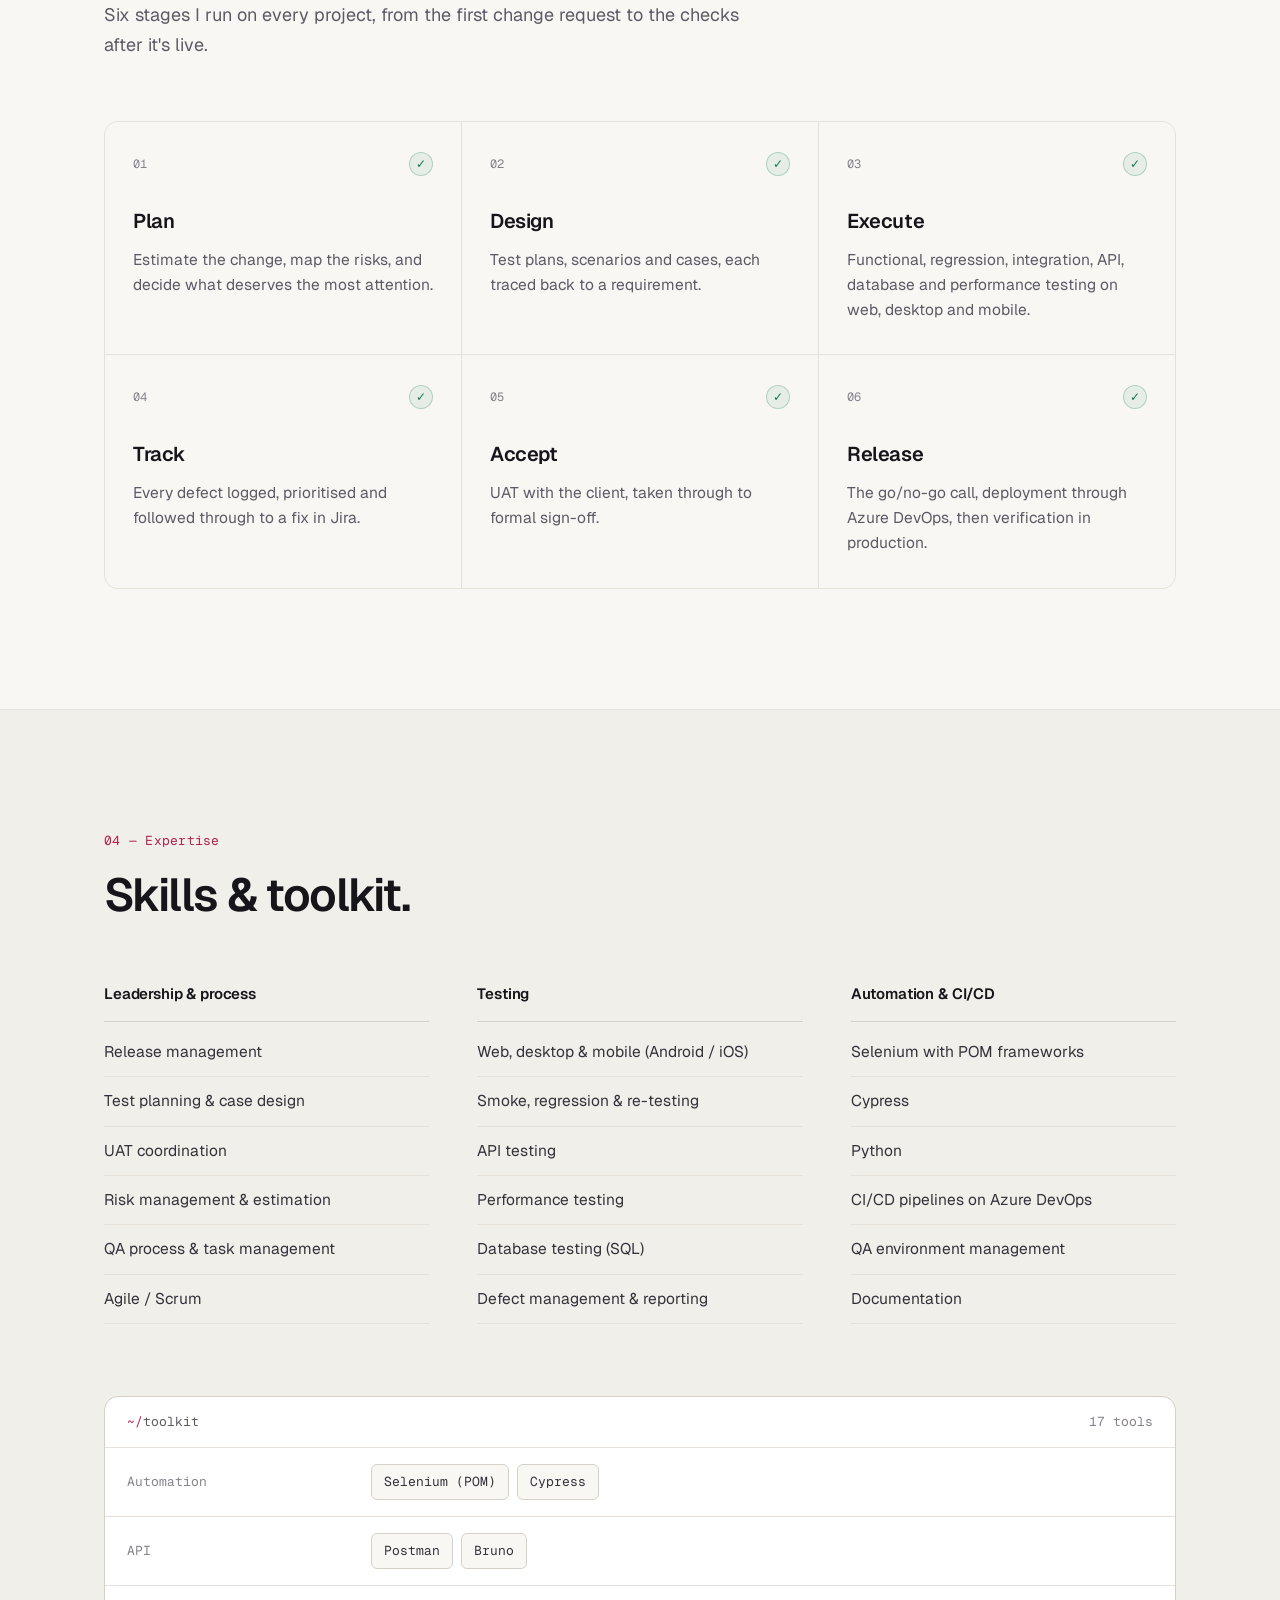
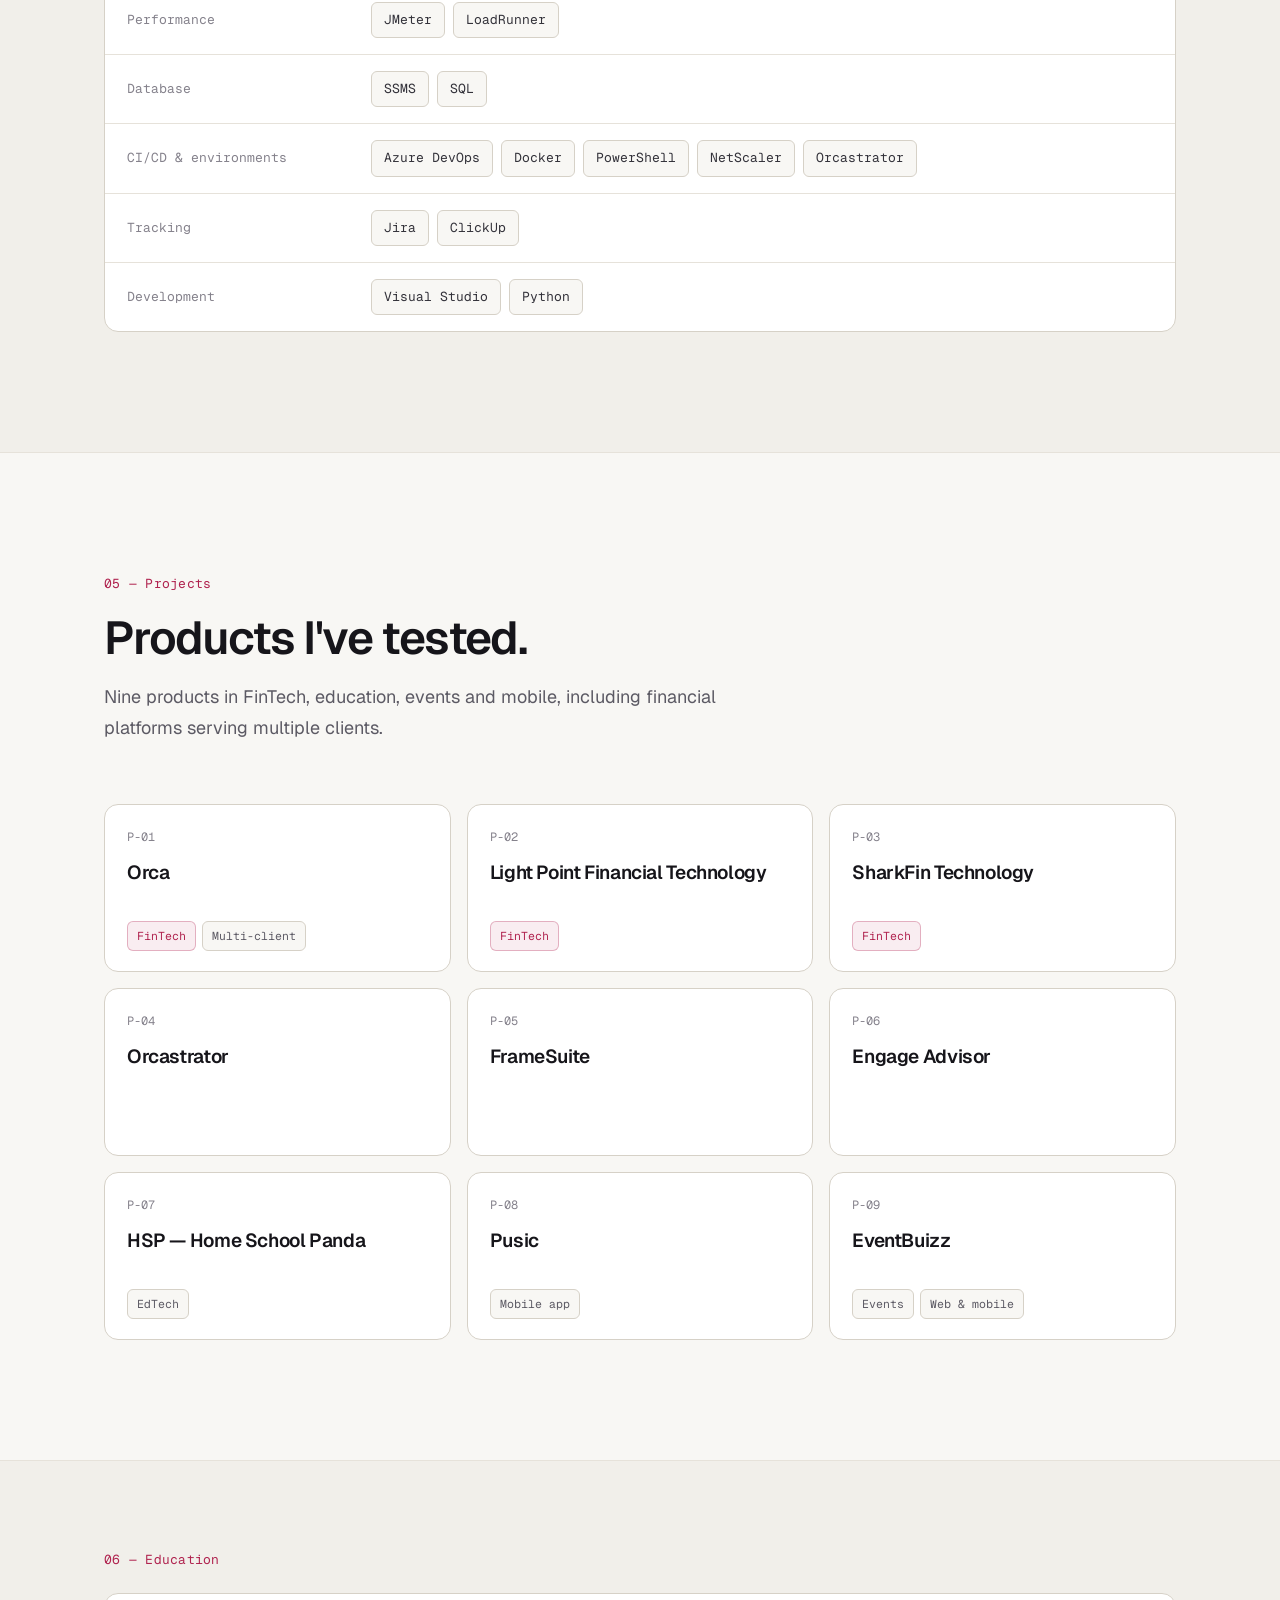
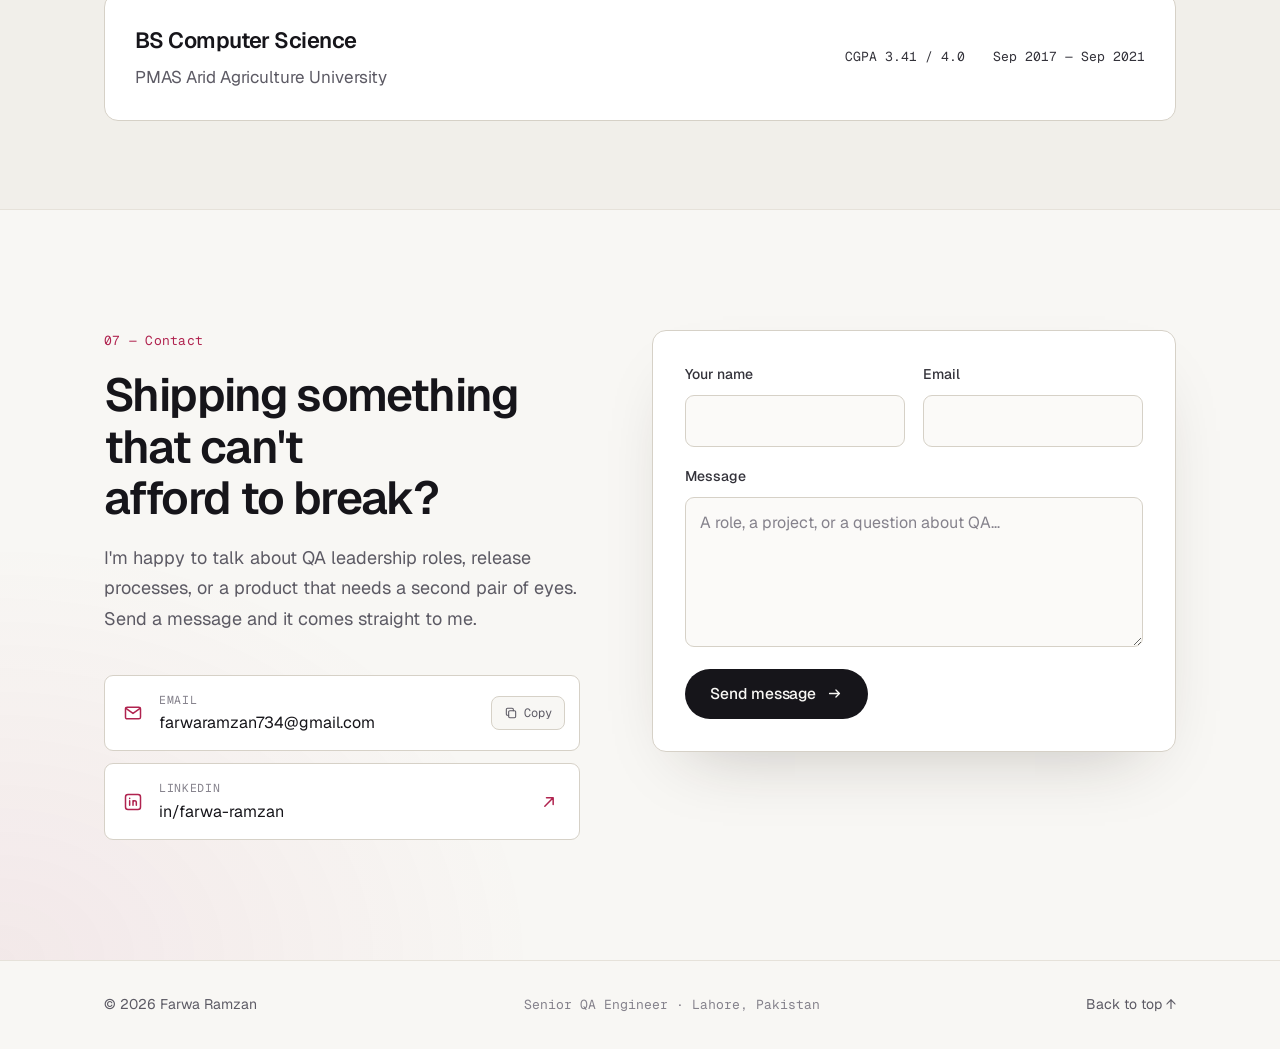
==== commit 02b332c5: "Added refinements in the sections Signed-off-by: SalmanDeveloperz <chsalmanramzan422@gmail.com>" ====
--- a/index.html
+++ b/index.html
@@ -4,26 +4,38 @@
 <head>
     <meta charset="UTF-8">
     <meta name="viewport" content="width=device-width, initial-scale=1.0">
-    <meta name="color-scheme" content="dark">
-    <meta name="theme-color" content="#0b0b0d">
+    <meta name="color-scheme" content="dark light">
+    <meta name="theme-color" content="#0b0b0d" id="themeColor">
 
     <title>Farwa Ramzan — Senior QA Engineer & QA Team Lead</title>
-    <meta name="description" content="Farwa Ramzan is a Senior Quality Assurance Engineer and QA Team Lead in Lahore with 5+ years in FinTech, web, desktop and mobile testing: test planning, release management, UAT, Selenium, Cypress, API and database testing, and CI/CD on Azure DevOps.">
+    <meta name="description" content="Farwa Ramzan is a Senior QA Engineer and QA Team Lead in Lahore. 5+ years leading quality on FinTech, web, desktop and mobile products: test strategy, release management, UAT, automation and CI/CD on Azure DevOps.">
     <link rel="canonical" href="https://farich.netlify.app/">
 
     <meta property="og:type" content="profile">
     <meta property="og:title" content="Farwa Ramzan — Senior QA Engineer & QA Team Lead">
-    <meta property="og:description" content="5+ years in FinTech, web, desktop and mobile QA. Test planning, release management, UAT, automation and CI/CD on Azure DevOps.">
+    <meta property="og:description" content="Nothing ships until it's ready. 5+ years leading QA on FinTech, web, desktop and mobile products.">
     <meta property="og:url" content="https://farich.netlify.app/">
 
     <link rel="icon" href="data:image/svg+xml,%3Csvg xmlns='http://www.w3.org/2000/svg' viewBox='0 0 64 64'%3E%3Crect width='64' height='64' rx='14' fill='%230b0b0d'/%3E%3Cpath d='M18 33l9 9 19-20' fill='none' stroke='%23f0728f' stroke-width='7' stroke-linecap='round' stroke-linejoin='round'/%3E%3C/svg%3E">
+
+    <!-- Apply saved / system theme before first paint -->
+    <script>
+        (function () {
+            var t;
+            try { t = localStorage.getItem("theme"); } catch (e) {}
+            if (t !== "light" && t !== "dark") {
+                t = window.matchMedia && window.matchMedia("(prefers-color-scheme: light)").matches ? "light" : "dark";
+            }
+            document.documentElement.setAttribute("data-theme", t);
+            document.documentElement.classList.add("js");
+        })();
+    </script>
 
     <link rel="preconnect" href="https://fonts.googleapis.com">
     <link rel="preconnect" href="https://fonts.gstatic.com" crossorigin>
     <link href="https://fonts.googleapis.com/css2?family=Geist:wght@400;500;600;700&family=Geist+Mono:wght@400;500&display=swap" rel="stylesheet">
 
     <link rel="stylesheet" href="style.css">
-    <script>document.documentElement.classList.add("js");</script>
 
     <script type="application/ld+json">
     {
@@ -43,6 +55,7 @@
 
 <body>
     <a class="skip-link" href="#main">Skip to content</a>
+    <div class="progress" id="progress" aria-hidden="true"></div>
 
     <!-- ============ HEADER ============ -->
     <header class="site-header" id="top">
@@ -55,6 +68,7 @@
             </a>
 
             <nav class="nav" id="nav" aria-label="Primary">
+                <a href="#approach" class="nav-link">Approach</a>
                 <a href="#experience" class="nav-link">Experience</a>
                 <a href="#process" class="nav-link">Process</a>
                 <a href="#expertise" class="nav-link">Expertise</a>
@@ -66,9 +80,15 @@
                 </a>
             </nav>
 
-            <button class="nav-toggle" id="navToggle" aria-label="Open menu" aria-expanded="false" aria-controls="nav">
-                <span></span><span></span>
-            </button>
+            <div class="header-actions">
+                <button class="theme-toggle" id="themeToggle" type="button" aria-label="Switch to light theme">
+                    <svg class="icon icon-sun" viewBox="0 0 24 24" aria-hidden="true"><circle cx="12" cy="12" r="4" /><path d="M12 2.5v2M12 19.5v2M4.6 4.6l1.4 1.4M18 18l1.4 1.4M2.5 12h2M19.5 12h2M4.6 19.4L6 18M18 6l1.4-1.4" /></svg>
+                    <svg class="icon icon-moon" viewBox="0 0 24 24" aria-hidden="true"><path d="M20 14.5A8 8 0 019.5 4a8 8 0 1010.5 10.5z" /></svg>
+                </button>
+                <button class="nav-toggle" id="navToggle" type="button" aria-label="Open menu" aria-expanded="false" aria-controls="nav">
+                    <span></span><span></span>
+                </button>
+            </div>
         </div>
     </header>
 
@@ -82,15 +102,16 @@
                     <p class="eyebrow"><span class="eyebrow-slash">//</span> Senior QA Engineer · QA Team Lead</p>
 
                     <h1 class="hero-title">
-                        Quality that ships<br>
-                        with <span class="accent">confidence.</span>
+                        Nothing ships<br>
+                        until it's <span class="accent">ready.</span>
                     </h1>
 
                     <p class="hero-lede">
-                        I lead quality for FinTech platforms at Stellarsoft. I own test strategy and UAT, and I make the
-                        go/no-go call on releases. Over 5+ years I've tested web, desktop and mobile products with
-                        Selenium, Cypress, API and database testing, and CI/CD on Azure DevOps.
+                        I'm Farwa. I lead QA on FinTech platforms at Stellarsoft, where one wrong number is a real
+                        problem. I set the test strategy, take clients through UAT, and make the go/no-go call
+                        on every release.
                     </p>
+                    <p class="hero-sub">5+ years across web, desktop and mobile. Still the person who reads the requirements twice.</p>
 
                     <div class="hero-actions">
                         <a href="Farwa_Ramzan_Resume.pdf" class="btn btn-primary" download>
@@ -98,13 +119,13 @@
                             <svg class="icon" viewBox="0 0 24 24" aria-hidden="true"><path d="M12 4v11m0 0l-4.5-4.5M12 15l4.5-4.5M5 19.5h14" /></svg>
                         </a>
                         <a href="#contact" class="btn btn-ghost">
-                            Get in touch
+                            Start a conversation
                             <svg class="icon" viewBox="0 0 24 24" aria-hidden="true"><path d="M5 12h14m0 0l-5-5m5 5l-5 5" /></svg>
                         </a>
                     </div>
 
                     <ul class="hero-meta">
-                        <li><span class="status-dot" aria-hidden="true"></span>Currently at Stellarsoft</li>
+                        <li><span class="status-dot" aria-hidden="true"></span>Leading QA at Stellarsoft</li>
                         <li>
                             <svg class="icon" viewBox="0 0 24 24" aria-hidden="true"><path d="M12 21s-6.5-5.6-6.5-11a6.5 6.5 0 0113 0c0 5.4-6.5 11-6.5 11z" /><circle cx="12" cy="10" r="2.3" /></svg>
                             Lahore, Pakistan
@@ -113,7 +134,7 @@
                 </div>
 
                 <!-- Release-readiness report -->
-                <figure class="report" aria-label="Release readiness summary">
+                <figure class="report" aria-label="Career summary, styled as a release-readiness report">
                     <div class="report-head">
                         <span class="report-file">release-readiness.log</span>
                         <span class="pill pill-pass"><span class="pill-dot"></span>Passed</span>
@@ -124,7 +145,7 @@
                             <li><span class="tick">✓</span><span class="key">experience</span><span class="val">5+ years · FinTech, web, desktop, mobile</span></li>
                             <li><span class="tick">✓</span><span class="key">leadership</span><span class="val">Leads &amp; mentors a team of 3 QA engineers</span></li>
                             <li><span class="tick">✓</span><span class="key">stability</span><span class="val"><strong>70%</strong> fewer post-release issues</span></li>
-                            <li><span class="tick">✓</span><span class="key">coverage</span><span class="val"><strong>95–100%</strong> requirements traced (RTM)</span></li>
+                            <li><span class="tick">✓</span><span class="key">coverage</span><span class="val"><strong>95–100%</strong> of requirements traced (RTM)</span></li>
                             <li><span class="tick">✓</span><span class="key">ownership</span><span class="val">Go/no-go, deployments, post-release checks</span></li>
                         </ul>
                         <p class="report-summary">
@@ -136,12 +157,62 @@
             </div>
         </section>
 
-        <!-- ============ EXPERIENCE ============ -->
-        <section class="section" id="experience">
+        <!-- ============ STATS ============ -->
+        <section class="stats-band" aria-label="At a glance">
+            <div class="container">
+                <dl class="stats">
+                    <div class="stat reveal"><dt>Years in QA</dt><dd>5+</dd></div>
+                    <div class="stat reveal"><dt>Fewer post-release issues</dt><dd>70%</dd></div>
+                    <div class="stat reveal"><dt>Requirement coverage</dt><dd>95–100%</dd></div>
+                    <div class="stat reveal"><dt>Products tested</dt><dd>9</dd></div>
+                </dl>
+            </div>
+        </section>
+
+        <!-- ============ APPROACH ============ -->
+        <section class="section" id="approach">
             <div class="container">
                 <header class="section-head reveal">
-                    <p class="section-index">01 — Experience</p>
-                    <h2 class="section-title">5+ years, from intern to team lead.</h2>
+                    <p class="section-index">01 — Approach</p>
+                    <h2 class="section-title">How I think about quality.</h2>
+                    <p class="section-lede">Finding bugs is the easy part. The real work is knowing which risks matter, proving the product does what was promised, and deciding when it's ready.</p>
+                </header>
+
+                <div class="principles">
+                    <article class="principle reveal">
+                        <span class="principle-num">01</span>
+                        <h3>Test by risk, not by habit.</h3>
+                        <p>Not every feature carries the same weight. I put testing effort where a failure would hurt the business most.</p>
+                        <p class="principle-proof"><span>In practice</span>Risk management and impact-based prioritisation on every CR.</p>
+                    </article>
+                    <article class="principle reveal">
+                        <span class="principle-num">02</span>
+                        <h3>Requirements are the contract.</h3>
+                        <p>If a requirement isn't traced to a test, nobody has actually checked it. I keep that link visible from start to finish.</p>
+                        <p class="principle-proof"><span>In practice</span>A Requirement Traceability Matrix at 95–100% coverage.</p>
+                    </article>
+                    <article class="principle reveal">
+                        <span class="principle-num">03</span>
+                        <h3>A release is a decision, not a date.</h3>
+                        <p>Shipping on schedule only matters if what ships works. I make the call on evidence and stand behind it.</p>
+                        <p class="principle-proof"><span>In practice</span>I own go/no-go decisions and post-release checks.</p>
+                    </article>
+                    <article class="principle reveal">
+                        <span class="principle-num">04</span>
+                        <h3>Good QA makes the team faster.</h3>
+                        <p>Done well, QA speeds the team up. Repeatable environments and a well-mentored team mean shorter cycles and fewer surprises.</p>
+                        <p class="principle-proof"><span>In practice</span>QA environments on Azure DevOps CI/CD, and a team of 3 I mentor.</p>
+                    </article>
+                </div>
+            </div>
+        </section>
+
+        <!-- ============ EXPERIENCE ============ -->
+        <section class="section section-alt" id="experience">
+            <div class="container">
+                <header class="section-head reveal">
+                    <p class="section-index">02 — Experience</p>
+                    <h2 class="section-title">From writing test cases to leading the team.</h2>
                 </header>
 
                 <ol class="timeline">
@@ -150,35 +221,36 @@
                         <div class="role-meta">
                             <p class="role-dates">Jul 2024 — Present</p>
                             <p class="role-company">Stellarsoft</p>
+                            <p class="role-badge">Current</p>
                         </div>
                         <div class="role-body">
                             <h3 class="role-title">Senior Software Quality Assurance Analyst</h3>
-                            <p class="role-summary">Leading QA for FinTech platforms, from test planning to client sign-off and release.</p>
+                            <p class="role-summary">I own quality on FinTech platforms, from planning a change request to signing off the release.</p>
 
                             <div class="role-groups">
                                 <div class="role-group">
-                                    <p class="group-label">Leadership</p>
+                                    <p class="group-label">Leading the team</p>
                                     <ul class="bullets">
-                                        <li>Lead and mentor a team of 3 QA engineers, driving quality standards, code-of-practice adherence and continuous improvement across projects</li>
+                                        <li>Lead and mentor a team of 3 QA engineers, setting quality standards, enforcing code-of-practice and driving continuous improvement across projects</li>
                                         <li>Estimate effort and timelines for new change requests (CRs)</li>
                                         <li>Manage project risks and prioritise testing by business impact</li>
-                                        <li>Keep the team aligned through sprint ceremonies and day-to-day collaboration</li>
+                                        <li>Keep QA aligned with development through sprint ceremonies and day-to-day collaboration</li>
                                     </ul>
                                 </div>
                                 <div class="role-group">
-                                    <p class="group-label">Testing</p>
+                                    <p class="group-label">Protecting the product</p>
                                     <ul class="bullets">
-                                        <li>Ensure quality of FinTech platforms through functional, API and database testing, with a focus on financial data accuracy</li>
-                                        <li>Create test plans and test cases for functional, regression and integration testing</li>
-                                        <li>Run API testing with Postman and Bruno, and database testing with SQL and SSMS</li>
+                                        <li>Safeguard FinTech platforms with functional, API and database testing, with a focus on financial data accuracy</li>
+                                        <li>Write test plans and test cases for functional, regression and integration testing</li>
+                                        <li>Test APIs with Postman and Bruno, and validate data with SQL in SSMS</li>
                                     </ul>
                                 </div>
                                 <div class="role-group">
-                                    <p class="group-label">Release &amp; delivery</p>
+                                    <p class="group-label">Shipping it</p>
                                     <ul class="bullets">
                                         <li>Own release management: go/no-go decisions, deployments and post-release checks</li>
-                                        <li>Coordinate UAT with clients through to sign-off</li>
-                                        <li>Deploy and manage QA environments through CI/CD pipelines on Azure DevOps, enabling faster, repeatable test cycles</li>
+                                        <li>Take clients through UAT to formal sign-off</li>
+                                        <li>Deploy and manage QA environments through CI/CD pipelines on Azure DevOps for faster, repeatable test cycles</li>
                                     </ul>
                                 </div>
                             </div>
@@ -199,16 +271,16 @@
                             <h3 class="role-title">SQA Engineer</h3>
 
                             <div class="highlight">
-                                <span class="highlight-num">70%</span>
-                                <span class="highlight-text">fewer post-release issues, from finding and resolving critical defects before deployment</span>
+                                <span class="highlight-num">−70%</span>
+                                <span class="highlight-text">post-release issues, by catching and resolving critical defects before deployment.</span>
                             </div>
 
                             <ul class="bullets">
-                                <li>Executed functional, smoke, sanity, regression, integration and system testing across web and desktop applications, helping reduce production defects</li>
-                                <li>Designed and maintained test cases and a Requirement Traceability Matrix (RTM) for 95–100% requirement coverage</li>
-                                <li>Logged, prioritised and tracked defects in Jira, working with developers to cut average bug resolution time</li>
-                                <li>Joined client communication and requirement-gathering sessions to clarify scope and define acceptance criteria for new features</li>
-                                <li>Performed API and database validation to verify end-to-end data accuracy across integrated systems</li>
+                                <li>Ran functional, smoke, sanity, regression, integration and system testing across web and desktop applications</li>
+                                <li>Built and maintained test cases and a Requirement Traceability Matrix (RTM) for 95–100% requirement coverage</li>
+                                <li>Logged, prioritised and tracked defects in Jira, working with developers to cut average resolution time</li>
+                                <li>Worked directly with clients in requirement sessions to clarify scope and define acceptance criteria</li>
+                                <li>Validated APIs and databases to confirm end-to-end data accuracy across integrated systems</li>
                             </ul>
 
                             <ul class="tags">
@@ -226,11 +298,10 @@
                         <div class="role-body">
                             <h3 class="role-title">Associate Quality Assurance</h3>
                             <ul class="bullets">
-                                <li>Designed test plans, scenarios and procedures, and planned test schedules against project scope and delivery dates</li>
-                                <li>Documented defects in a bug-tracking system and monitored resolution using Jira and ClickUp</li>
-                                <li>Contributed to product design reviews on functional requirements, designs, schedules and potential problems</li>
-                                <li>Tested system modifications ahead of implementation</li>
-                                <li>Tested mobile apps on both Android and iOS</li>
+                                <li>Designed test plans, scenarios and procedures, and planned test schedules against scope and delivery dates</li>
+                                <li>Reported defects and tracked them to resolution in Jira and ClickUp</li>
+                                <li>Took part in product design reviews, flagging gaps in requirements, designs and schedules early</li>
+                                <li>Tested system changes before release, including Android and iOS mobile apps</li>
                             </ul>
                             <ul class="tags">
                                 <li>Android</li><li>iOS</li><li>Jira</li><li>ClickUp</li>
@@ -246,11 +317,11 @@
                         </div>
                         <div class="role-body">
                             <h3 class="role-title">SQA Intern</h3>
+                            <p class="role-summary">Where it started.</p>
                             <ul class="bullets">
                                 <li>Wrote test cases from business requirements</li>
-                                <li>Performed manual and black-box testing on web and mobile app features</li>
-                                <li>Executed system, integration, UI/UX, regression, smoke and sanity testing</li>
-                                <li>Re-tested fixed defects and reported bugs to developers</li>
+                                <li>Ran manual, black-box, system, integration, UI/UX, regression, smoke and sanity testing on web and mobile</li>
+                                <li>Re-tested fixes and reported defects to developers</li>
                             </ul>
                             <ul class="tags">
                                 <li>Manual testing</li><li>Black-box</li><li>Web &amp; mobile</li>
@@ -262,24 +333,24 @@
         </section>
 
         <!-- ============ PROCESS ============ -->
-        <section class="section section-alt" id="process">
+        <section class="section" id="process">
             <div class="container">
                 <header class="section-head reveal">
-                    <p class="section-index">02 — Process</p>
-                    <h2 class="section-title">How a release gets to “go”.</h2>
-                    <p class="section-lede">The QA lifecycle I run on every project, from the first change request to post-release checks.</p>
+                    <p class="section-index">03 — Process</p>
+                    <h2 class="section-title">How a release earns its “go”.</h2>
+                    <p class="section-lede">Six stages I run on every project, from the first change request to the checks after it's live.</p>
                 </header>
 
                 <ol class="pipeline">
                     <li class="stage reveal">
                         <div class="stage-top"><span class="stage-num">01</span><span class="stage-check" aria-hidden="true">✓</span></div>
                         <h3 class="stage-title">Plan</h3>
-                        <p>Effort estimates for change requests, risk analysis, and testing prioritised by business impact.</p>
+                        <p>Estimate the change, map the risks, and decide what deserves the most attention.</p>
                     </li>
                     <li class="stage reveal">
                         <div class="stage-top"><span class="stage-num">02</span><span class="stage-check" aria-hidden="true">✓</span></div>
                         <h3 class="stage-title">Design</h3>
-                        <p>Test plans, scenarios and cases, traced back to requirements through an RTM.</p>
+                        <p>Test plans, scenarios and cases, each traced back to a requirement.</p>
                     </li>
                     <li class="stage reveal">
                         <div class="stage-top"><span class="stage-num">03</span><span class="stage-check" aria-hidden="true">✓</span></div>
@@ -289,27 +360,27 @@
                     <li class="stage reveal">
                         <div class="stage-top"><span class="stage-num">04</span><span class="stage-check" aria-hidden="true">✓</span></div>
                         <h3 class="stage-title">Track</h3>
-                        <p>Defects logged, prioritised and driven to resolution with developers in Jira.</p>
+                        <p>Every defect logged, prioritised and followed through to a fix in Jira.</p>
                     </li>
                     <li class="stage reveal">
                         <div class="stage-top"><span class="stage-num">05</span><span class="stage-check" aria-hidden="true">✓</span></div>
                         <h3 class="stage-title">Accept</h3>
-                        <p>UAT coordinated with clients and taken through to formal sign-off.</p>
+                        <p>UAT with the client, taken through to formal sign-off.</p>
                     </li>
                     <li class="stage reveal">
                         <div class="stage-top"><span class="stage-num">06</span><span class="stage-check" aria-hidden="true">✓</span></div>
                         <h3 class="stage-title">Release</h3>
-                        <p>Go/no-go decision, deployment through Azure DevOps pipelines, then post-release verification.</p>
+                        <p>The go/no-go call, deployment through Azure DevOps, then verification in production.</p>
                     </li>
                 </ol>
             </div>
         </section>
 
         <!-- ============ EXPERTISE ============ -->
-        <section class="section" id="expertise">
+        <section class="section section-alt" id="expertise">
             <div class="container">
                 <header class="section-head reveal">
-                    <p class="section-index">03 — Expertise</p>
+                    <p class="section-index">04 — Expertise</p>
                     <h2 class="section-title">Skills &amp; toolkit.</h2>
                 </header>
 
@@ -320,7 +391,7 @@
                             <li>Release management</li>
                             <li>Test planning &amp; case design</li>
                             <li>UAT coordination</li>
-                            <li>Risk management</li>
+                            <li>Risk management &amp; estimation</li>
                             <li>QA process &amp; task management</li>
                             <li>Agile / Scrum</li>
                         </ul>
@@ -333,7 +404,7 @@
                             <li>API testing</li>
                             <li>Performance testing</li>
                             <li>Database testing (SQL)</li>
-                            <li>Defect management &amp; bug reporting</li>
+                            <li>Defect management &amp; reporting</li>
                         </ul>
                     </div>
                     <div class="skill-col reveal">
@@ -344,7 +415,7 @@
                             <li>Python</li>
                             <li>CI/CD pipelines on Azure DevOps</li>
                             <li>QA environment management</li>
-                            <li>Documentation &amp; reporting</li>
+                            <li>Documentation</li>
                         </ul>
                     </div>
                 </div>
@@ -389,12 +460,12 @@
         </section>
 
         <!-- ============ PROJECTS ============ -->
-        <section class="section section-alt" id="projects">
+        <section class="section" id="projects">
             <div class="container">
                 <header class="section-head reveal">
-                    <p class="section-index">04 — Projects</p>
+                    <p class="section-index">05 — Projects</p>
                     <h2 class="section-title">Products I've tested.</h2>
-                    <p class="section-lede">Nine products across FinTech, education, events and mobile, including multi-client financial platforms.</p>
+                    <p class="section-lede">Nine products in FinTech, education, events and mobile, including financial platforms serving multiple clients.</p>
                 </header>
 
                 <ul class="projects">
@@ -448,10 +519,10 @@
         </section>
 
         <!-- ============ EDUCATION ============ -->
-        <section class="section section-tight" id="education">
+        <section class="section section-tight section-alt" id="education">
             <div class="container">
                 <div class="education reveal">
-                    <p class="section-index">05 — Education</p>
+                    <p class="section-index">06 — Education</p>
                     <div class="edu-card">
                         <div>
                             <h3 class="edu-degree">BS Computer Science</h3>
@@ -470,60 +541,73 @@
         <section class="section contact-section" id="contact">
             <div class="container contact-grid">
                 <div class="contact-copy reveal">
-                    <p class="section-index">06 — Contact</p>
-                    <h2 class="section-title">Let's talk quality.</h2>
-                    <p class="section-lede">Reach out about roles, collaborations or anything QA.</p>
+                    <p class="section-index">07 — Contact</p>
+                    <h2 class="section-title">Shipping something that can't afford to break?</h2>
+                    <p class="section-lede">I'm happy to talk about QA leadership roles, release processes, or a product that needs a second pair of eyes. Send a message and it comes straight to me.</p>
 
                     <ul class="contact-links">
-                        <li>
-                            <a href="mailto:farwaramzan734@gmail.com" class="contact-link">
-                                <svg class="icon" viewBox="0 0 24 24" aria-hidden="true"><rect x="3" y="5" width="18" height="14" rx="2" /><path d="M3.5 6.5l8.5 6 8.5-6" /></svg>
-                                <span>
-                                    <span class="contact-label">Email</span>
-                                    <span class="contact-value">farwaramzan734@gmail.com</span>
-                                </span>
+                        <li class="contact-link">
+                            <svg class="icon" viewBox="0 0 24 24" aria-hidden="true"><rect x="3" y="5" width="18" height="14" rx="2" /><path d="M3.5 6.5l8.5 6 8.5-6" /></svg>
+                            <a href="mailto:farwaramzan734@gmail.com" class="contact-main">
+                                <span class="contact-label">Email</span>
+                                <span class="contact-value">farwaramzan734@gmail.com</span>
                             </a>
+                            <button type="button" class="copy-btn" id="copyEmail" data-copy="farwaramzan734@gmail.com" aria-label="Copy email address">
+                                <svg class="icon" viewBox="0 0 24 24" aria-hidden="true"><rect x="8" y="8" width="12" height="12" rx="2" /><path d="M16 8V6a2 2 0 00-2-2H6a2 2 0 00-2 2v8a2 2 0 002 2h2" /></svg>
+                                <span class="copy-text">Copy</span>
+                            </button>
                         </li>
-                        <li>
-                            <a href="https://www.linkedin.com/in/farwa-ramzan/" class="contact-link" target="_blank" rel="noopener">
-                                <svg class="icon" viewBox="0 0 24 24" aria-hidden="true"><rect x="3" y="3" width="18" height="18" rx="3" /><path d="M8 10.5V16M8 7.6v.1M12 16v-3.2c0-1.5 1-2.3 2.1-2.3s1.9.8 1.9 2.3V16M12 10.5V16" /></svg>
-                                <span>
-                                    <span class="contact-label">LinkedIn</span>
-                                    <span class="contact-value">in/farwa-ramzan</span>
-                                </span>
+                        <li class="contact-link">
+                            <svg class="icon" viewBox="0 0 24 24" aria-hidden="true"><rect x="3" y="3" width="18" height="18" rx="3" /><path d="M8 10.5V16M8 7.6v.1M12 16v-3.2c0-1.5 1-2.3 2.1-2.3s1.9.8 1.9 2.3V16M12 10.5V16" /></svg>
+                            <a href="https://www.linkedin.com/in/farwa-ramzan/" class="contact-main" target="_blank" rel="noopener">
+                                <span class="contact-label">LinkedIn</span>
+                                <span class="contact-value">in/farwa-ramzan</span>
                             </a>
+                            <svg class="icon contact-arrow" viewBox="0 0 24 24" aria-hidden="true"><path d="M7 17L17 7m0 0H9m8 0v8" /></svg>
                         </li>
                     </ul>
                 </div>
 
-                <form class="contact-form reveal" name="contact" method="POST" action="/thanks.html"
-                    data-netlify="true" netlify-honeypot="bot-field" id="contactForm">
-                    <input type="hidden" name="form-name" value="contact">
+                <!-- Sends to Google Forms. Works without JS too (falls back to Google's confirmation page). -->
+                <form class="contact-form reveal" id="contactForm" novalidate
+                    action="https://docs.google.com/forms/d/e/1FAIpQLSccSifpZ5gn78Rw_UNh7z75kp-JWDqrTpWpED0wSITDwwJvxQ/formResponse"
+                    method="POST" target="_blank">
+                    <input type="hidden" name="entry.274318874" value="Option 1">
                     <p class="hp" aria-hidden="true">
-                        <label>Leave this empty <input name="bot-field" tabindex="-1" autocomplete="off"></label>
+                        <label>Leave this empty <input name="company" tabindex="-1" autocomplete="off"></label>
                     </p>
 
                     <div class="field-row">
                         <div class="field">
-                            <label for="f-name">Name</label>
-                            <input id="f-name" name="name" type="text" autocomplete="name" required>
+                            <label for="f-name">Your name</label>
+                            <input id="f-name" name="entry.551793403" type="text" autocomplete="name" required maxlength="120">
+                            <p class="field-error" data-for="f-name">Please add your name.</p>
                         </div>
                         <div class="field">
                             <label for="f-email">Email</label>
-                            <input id="f-email" name="email" type="email" autocomplete="email" required>
+                            <input id="f-email" name="entry.129362744" type="email" autocomplete="email" required maxlength="200">
+                            <p class="field-error" data-for="f-email">Please enter a valid email.</p>
                         </div>
                     </div>
                     <div class="field">
                         <label for="f-message">Message</label>
-                        <textarea id="f-message" name="message" rows="5" required></textarea>
+                        <textarea id="f-message" name="entry.1755130640" rows="5" required maxlength="4000" placeholder="A role, a project, or a question about QA…"></textarea>
+                        <p class="field-error" data-for="f-message">A short message helps me reply properly.</p>
                     </div>
 
                     <div class="form-foot">
                         <button type="submit" class="btn btn-primary" id="formSubmit">
-                            Send message
+                            <span class="btn-label">Send message</span>
                             <svg class="icon" viewBox="0 0 24 24" aria-hidden="true"><path d="M5 12h14m0 0l-5-5m5 5l-5 5" /></svg>
                         </button>
                         <p class="form-status" id="formStatus" role="status" aria-live="polite"></p>
+                    </div>
+
+                    <div class="form-success" id="formSuccess" hidden>
+                        <span class="pill pill-pass"><span class="pill-dot"></span>Delivered</span>
+                        <h3>Message sent. Thank you.</h3>
+                        <p>I'll get back to you at the email you gave.</p>
+                        <button type="button" class="btn btn-ghost btn-sm" id="formAgain">Send another</button>
                     </div>
                 </form>
             </div>
--- a/style.css
+++ b/style.css
@@ -1,38 +1,88 @@
 /* =========================================================
    Farwa Ramzan — portfolio
+   Themes: [data-theme="dark"] (default) and [data-theme="light"]
    ========================================================= */
 
-:root {
+:root,
+:root[data-theme="dark"] {
     --bg: #0b0b0d;
     --bg-alt: #0f0f12;
     --surface: #141418;
     --surface-2: #1a1a1f;
+    --field: #0b0b0d;
     --line: #23232a;
     --line-strong: #31313a;
-
-    --text: #ededf1;
-    --text-soft: #c4c4cc;
-    --muted: #8d8d99;
-    --dim: #63636e;
+    --grid-line: #1d1d23;
+
+    --text: #f0f0f3;
+    --text-soft: #cfcfd6;
+    --muted: #a0a0ab;
+    --dim: #73737e;
 
     --accent: #f0728f;
     --accent-soft: rgba(240, 114, 143, 0.12);
-    --accent-line: rgba(240, 114, 143, 0.35);
-    --maroon: #8b1e3f;
+    --accent-line: rgba(240, 114, 143, 0.38);
+    --glow: rgba(139, 30, 63, 0.3);
+    --glow-soft: rgba(139, 30, 63, 0.16);
 
     --pass: #5ed39a;
     --pass-soft: rgba(94, 211, 154, 0.12);
-
+    --pass-line: rgba(94, 211, 154, 0.28);
+
+    --btn-bg: #f0f0f3;
+    --btn-text: #0b0b0d;
+    --btn-hover: #ffffff;
+    --header-bg: rgba(11, 11, 13, 0.8);
+    --shadow: 0 30px 80px -30px rgba(0, 0, 0, 0.85);
+    --on-accent: #1a0a10;
+
+    color-scheme: dark;
+}
+
+:root[data-theme="light"] {
+    --bg: #f8f7f4;
+    --bg-alt: #f1efea;
+    --surface: #ffffff;
+    --surface-2: #ffffff;
+    --field: #fbfaf8;
+    --line: #e6e2da;
+    --line-strong: #d6d1c7;
+    --grid-line: #e9e5dd;
+
+    --text: #16151a;
+    --text-soft: #33323a;
+    --muted: #5c5a64;
+    --dim: #85828c;
+
+    --accent: #b0234f;
+    --accent-soft: rgba(176, 35, 79, 0.08);
+    --accent-line: rgba(176, 35, 79, 0.3);
+    --glow: rgba(176, 35, 79, 0.12);
+    --glow-soft: rgba(176, 35, 79, 0.07);
+
+    --pass: #137a4f;
+    --pass-soft: rgba(19, 122, 79, 0.08);
+    --pass-line: rgba(19, 122, 79, 0.25);
+
+    --btn-bg: #16151a;
+    --btn-text: #f8f7f4;
+    --btn-hover: #000000;
+    --header-bg: rgba(248, 247, 244, 0.82);
+    --shadow: 0 30px 70px -36px rgba(40, 30, 20, 0.28);
+    --on-accent: #ffffff;
+
+    color-scheme: light;
+}
+
+:root {
     --font-sans: "Geist", ui-sans-serif, system-ui, -apple-system, "Segoe UI", Roboto, sans-serif;
     --font-mono: "Geist Mono", ui-monospace, SFMono-Regular, Menlo, Consolas, monospace;
 
     --radius: 14px;
-    --radius-sm: 8px;
+    --radius-sm: 9px;
     --container: 1120px;
     --header-h: 68px;
     --ease: cubic-bezier(0.22, 1, 0.36, 1);
-
-    color-scheme: dark;
 }
 
 /* ---------- Base ---------- */
@@ -51,25 +101,34 @@
     background: var(--bg);
     color: var(--text);
     font-family: var(--font-sans);
-    font-size: 16px;
-    line-height: 1.65;
+    font-size: 17px;
+    line-height: 1.7;
     -webkit-font-smoothing: antialiased;
     -moz-osx-font-smoothing: grayscale;
     text-rendering: optimizeLegibility;
     overflow-x: hidden;
 }
 
+/* Smooth colour change when switching themes (only while switching) */
+.theme-anim,
+.theme-anim *,
+.theme-anim *::before,
+.theme-anim *::after {
+    transition: background-color 0.35s ease, border-color 0.35s ease, color 0.35s ease, fill 0.35s ease !important;
+}
+
 h1, h2, h3, p, ul, ol, dl, dd, figure { margin: 0; }
 ul, ol { padding: 0; list-style: none; }
 a { color: inherit; text-decoration: none; }
 strong { color: var(--text); font-weight: 600; }
-
-::selection { background: var(--accent); color: #1a0a10; }
+button { font: inherit; color: inherit; }
+
+::selection { background: var(--accent); color: var(--on-accent); }
 
 :focus-visible {
     outline: 2px solid var(--accent);
     outline-offset: 3px;
-    border-radius: 4px;
+    border-radius: 6px;
 }
 
 .container {
@@ -97,48 +156,54 @@
     z-index: 100;
     padding: 10px 14px;
     background: var(--accent);
-    color: #1a0a10;
+    color: var(--on-accent);
     border-radius: var(--radius-sm);
     font-weight: 600;
     transition: top 0.2s;
 }
 .skip-link:focus { top: 12px; }
 
+/* Scroll progress */
+.progress {
+    position: fixed;
+    top: 0;
+    left: 0;
+    z-index: 60;
+    height: 2px;
+    width: 100%;
+    background: var(--accent);
+    transform-origin: 0 50%;
+    transform: scaleX(0);
+    pointer-events: none;
+}
+
 /* ---------- Buttons ---------- */
 .btn {
     display: inline-flex;
     align-items: center;
     justify-content: center;
     gap: 10px;
-    height: 48px;
-    padding: 0 22px;
+    height: 50px;
+    padding: 0 24px;
     border-radius: 999px;
     border: 1px solid transparent;
-    font: 500 15px/1 var(--font-sans);
+    font: 500 15.5px/1 var(--font-sans);
     letter-spacing: -0.005em;
     cursor: pointer;
     white-space: nowrap;
     transition: background-color 0.25s var(--ease), border-color 0.25s var(--ease),
-        color 0.25s var(--ease), transform 0.25s var(--ease);
+        color 0.25s var(--ease), transform 0.25s var(--ease), opacity 0.25s;
 }
 .btn .icon { width: 17px; height: 17px; transition: transform 0.25s var(--ease); }
-.btn:hover .icon { transform: translateX(2px); }
+.btn:hover .icon { transform: translateX(3px); }
 .btn[download]:hover .icon { transform: translateY(2px); }
-
-.btn-primary {
-    background: var(--text);
-    color: var(--bg);
-}
-.btn-primary:hover { background: #fff; }
-
-.btn-ghost {
-    border-color: var(--line-strong);
-    color: var(--text);
-}
-.btn-ghost:hover {
-    border-color: var(--muted);
-    background: var(--surface);
-}
+.btn:active { transform: scale(0.98); }
+
+.btn-primary { background: var(--btn-bg); color: var(--btn-text); }
+.btn-primary:hover { background: var(--btn-hover); }
+
+.btn-ghost { border-color: var(--line-strong); color: var(--text); }
+.btn-ghost:hover { border-color: var(--muted); background: var(--surface); }
 
 .btn-sm { height: 38px; padding: 0 16px; font-size: 14px; gap: 8px; }
 .btn-sm .icon { width: 15px; height: 15px; }
@@ -150,10 +215,10 @@
     z-index: 50;
     height: var(--header-h);
     border-bottom: 1px solid transparent;
-    transition: background-color 0.3s, border-color 0.3s, backdrop-filter 0.3s;
+    transition: background-color 0.3s, border-color 0.3s;
 }
 .site-header.scrolled {
-    background: rgba(11, 11, 13, 0.78);
+    background: var(--header-bg);
     backdrop-filter: saturate(160%) blur(14px);
     -webkit-backdrop-filter: saturate(160%) blur(14px);
     border-bottom-color: var(--line);
@@ -164,7 +229,7 @@
     display: flex;
     align-items: center;
     justify-content: space-between;
-    gap: 24px;
+    gap: 20px;
 }
 
 .brand {
@@ -199,11 +264,12 @@
 .nav {
     display: flex;
     align-items: center;
-    gap: 6px;
+    gap: 2px;
+    margin-left: auto;
 }
 .nav-link {
     position: relative;
-    padding: 8px 12px;
+    padding: 8px 11px;
     font-size: 14px;
     color: var(--muted);
     border-radius: 8px;
@@ -214,45 +280,64 @@
 .nav-link.active::after {
     content: "";
     position: absolute;
-    left: 12px;
-    right: 12px;
+    left: 11px;
+    right: 11px;
     bottom: 2px;
-    height: 1px;
+    height: 1.5px;
+    border-radius: 2px;
     background: var(--accent);
 }
 .nav-cv { margin-left: 10px; }
 
+.header-actions { display: flex; align-items: center; gap: 8px; }
+
+.theme-toggle,
 .nav-toggle {
-    display: none;
-    width: 42px;
-    height: 42px;
+    position: relative;
+    display: grid;
+    place-items: center;
+    width: 40px;
+    height: 40px;
     border: 1px solid var(--line-strong);
     border-radius: 10px;
     background: transparent;
     cursor: pointer;
-    position: relative;
-}
+    color: var(--text-soft);
+    transition: border-color 0.2s, color 0.2s, background-color 0.2s;
+}
+.theme-toggle:hover { color: var(--text); border-color: var(--muted); background: var(--surface); }
+.theme-toggle .icon {
+    position: absolute;
+    width: 18px;
+    height: 18px;
+    transition: transform 0.45s var(--ease), opacity 0.3s;
+}
+/* Show the icon of the theme you'll switch TO */
+[data-theme="dark"] .icon-moon { opacity: 0; transform: rotate(-60deg) scale(0.6); }
+[data-theme="light"] .icon-sun { opacity: 0; transform: rotate(60deg) scale(0.6); }
+
+.nav-toggle { display: none; }
 .nav-toggle span {
     position: absolute;
-    left: 12px;
-    right: 12px;
+    left: 11px;
+    right: 11px;
     height: 1.5px;
     background: var(--text);
     border-radius: 2px;
     transition: transform 0.3s var(--ease), top 0.3s var(--ease);
 }
-.nav-toggle span:first-child { top: 16px; }
-.nav-toggle span:last-child { top: 24px; }
-.nav-toggle[aria-expanded="true"] span:first-child { top: 20px; transform: rotate(45deg); }
-.nav-toggle[aria-expanded="true"] span:last-child { top: 20px; transform: rotate(-45deg); }
+.nav-toggle span:first-child { top: 15px; }
+.nav-toggle span:last-child { top: 23px; }
+.nav-toggle[aria-expanded="true"] span:first-child { top: 19px; transform: rotate(45deg); }
+.nav-toggle[aria-expanded="true"] span:last-child { top: 19px; transform: rotate(-45deg); }
 
 /* ---------- Hero ---------- */
 .hero {
     position: relative;
     display: flex;
     align-items: center;
-    min-height: min(100svh, 920px);
-    padding: calc(var(--header-h) + 72px) 0 96px;
+    min-height: min(100svh, 900px);
+    padding: calc(var(--header-h) + 64px) 0 80px;
     overflow: hidden;
 }
 
@@ -260,11 +345,10 @@
     position: absolute;
     inset: 0;
     background-image:
-        linear-gradient(var(--line) 1px, transparent 1px),
-        linear-gradient(90deg, var(--line) 1px, transparent 1px);
+        linear-gradient(var(--grid-line) 1px, transparent 1px),
+        linear-gradient(90deg, var(--grid-line) 1px, transparent 1px);
     background-size: 56px 56px;
     background-position: center top;
-    opacity: 0.5;
     -webkit-mask-image: radial-gradient(ellipse 70% 60% at 50% 30%, #000 20%, transparent 75%);
     mask-image: radial-gradient(ellipse 70% 60% at 50% 30%, #000 20%, transparent 75%);
     pointer-events: none;
@@ -272,11 +356,11 @@
 .hero::after {
     content: "";
     position: absolute;
-    width: 640px;
-    height: 640px;
-    right: -160px;
-    top: -120px;
-    background: radial-gradient(circle, rgba(139, 30, 63, 0.28), transparent 65%);
+    width: 680px;
+    height: 680px;
+    right: -180px;
+    top: -140px;
+    background: radial-gradient(circle, var(--glow), transparent 65%);
     pointer-events: none;
 }
 
@@ -294,12 +378,12 @@
     font-size: 13px;
     color: var(--text-soft);
     letter-spacing: 0.01em;
-    margin-bottom: 28px;
+    margin-bottom: 26px;
 }
 .eyebrow-slash { color: var(--accent); margin-right: 4px; }
 
 .hero-title {
-    font-size: clamp(2.5rem, 4.8vw, 3.9rem);
+    font-size: clamp(2.6rem, 5vw, 4.1rem);
     line-height: 1.02;
     font-weight: 600;
     letter-spacing: -0.045em;
@@ -308,9 +392,15 @@
 .accent { color: var(--accent); }
 
 .hero-lede {
-    max-width: 34em;
-    font-size: 17.5px;
-    line-height: 1.7;
+    max-width: 33em;
+    font-size: 18.5px;
+    line-height: 1.65;
+    color: var(--text-soft);
+    margin-bottom: 14px;
+}
+.hero-sub {
+    max-width: 33em;
+    font-size: 16px;
     color: var(--muted);
     margin-bottom: 36px;
 }
@@ -319,7 +409,7 @@
     display: flex;
     flex-wrap: wrap;
     gap: 12px;
-    margin-bottom: 40px;
+    margin-bottom: 36px;
 }
 
 .hero-meta {
@@ -337,6 +427,7 @@
     position: relative;
     width: 8px;
     height: 8px;
+    margin: 0 4px;
     border-radius: 50%;
     background: var(--pass);
 }
@@ -355,10 +446,10 @@
 
 /* Report card */
 .report {
-    background: linear-gradient(180deg, var(--surface-2), var(--surface));
+    background: var(--surface);
     border: 1px solid var(--line-strong);
     border-radius: var(--radius);
-    box-shadow: 0 30px 80px -30px rgba(0, 0, 0, 0.8), 0 0 0 1px rgba(255, 255, 255, 0.02) inset;
+    box-shadow: var(--shadow);
     font-family: var(--font-mono);
     font-size: 13px;
     overflow: hidden;
@@ -369,6 +460,7 @@
     justify-content: space-between;
     padding: 14px 18px;
     border-bottom: 1px solid var(--line);
+    background: var(--surface-2);
     color: var(--muted);
 }
 .report-file::before {
@@ -388,14 +480,15 @@
     gap: 7px;
     padding: 3px 10px;
     border-radius: 999px;
+    font-family: var(--font-mono);
     font-size: 11.5px;
-    letter-spacing: 0.04em;
+    letter-spacing: 0.05em;
     text-transform: uppercase;
 }
 .pill-pass {
     color: var(--pass);
     background: var(--pass-soft);
-    border: 1px solid rgba(94, 211, 154, 0.25);
+    border: 1px solid var(--pass-line);
 }
 .pill-dot { width: 6px; height: 6px; border-radius: 50%; background: currentColor; }
 
@@ -413,8 +506,7 @@
 }
 .tick { color: var(--pass); }
 .key { color: var(--dim); }
-.val { color: var(--text-soft); font-family: var(--font-sans); font-size: 14px; }
-.val strong { color: var(--text); }
+.val { color: var(--text-soft); font-family: var(--font-sans); font-size: 14.5px; line-height: 1.5; }
 
 .report-summary {
     display: flex;
@@ -431,7 +523,6 @@
 .report-ready { color: var(--text); }
 .report-ready::before { content: "→ "; color: var(--accent); }
 
-/* Report entrance (sequenced like a test run) */
 .js .report-lines li,
 .js .report-summary {
     opacity: 0;
@@ -446,15 +537,42 @@
 .js .report-summary { animation-delay: 1.7s; }
 @keyframes line-in { to { opacity: 1; transform: none; } }
 
+/* ---------- Stats band ---------- */
+.stats-band {
+    border-top: 1px solid var(--line);
+    border-bottom: 1px solid var(--line);
+    background: var(--bg-alt);
+}
+.stats {
+    display: grid;
+    grid-template-columns: repeat(4, minmax(0, 1fr));
+}
+.stat {
+    padding: 34px 28px;
+    border-left: 1px solid var(--line);
+    display: flex;
+    flex-direction: column-reverse;
+    gap: 6px;
+}
+.stat:first-child { border-left: 0; padding-left: 0; }
+.stat dd {
+    font-size: clamp(1.9rem, 3vw, 2.5rem);
+    font-weight: 600;
+    letter-spacing: -0.04em;
+    line-height: 1.1;
+}
+.stat dt { font-size: 14px; color: var(--muted); line-height: 1.4; }
+
 /* ---------- Sections ---------- */
 .section {
     padding: 120px 0;
     border-top: 1px solid var(--line);
 }
+.stats-band + .section { border-top: 0; }
 .section-alt { background: var(--bg-alt); }
 .section-tight { padding: 88px 0; }
 
-.section-head { max-width: 680px; margin-bottom: 64px; }
+.section-head { max-width: 700px; margin-bottom: 60px; }
 .section-index {
     font-family: var(--font-mono);
     font-size: 13px;
@@ -464,26 +582,74 @@
 }
 .section-title {
     font-size: clamp(2rem, 3.6vw, 2.9rem);
-    line-height: 1.1;
+    line-height: 1.12;
     font-weight: 600;
     letter-spacing: -0.035em;
+    text-wrap: balance;
 }
 .section-lede {
     margin-top: 18px;
-    font-size: 17px;
+    font-size: 18px;
     color: var(--muted);
     max-width: 36em;
 }
 
+/* ---------- Approach / principles ---------- */
+.principles {
+    display: grid;
+    grid-template-columns: repeat(2, minmax(0, 1fr));
+    gap: 20px;
+}
+.principle {
+    position: relative;
+    display: flex;
+    flex-direction: column;
+    padding: 32px 32px 28px;
+    border: 1px solid var(--line-strong);
+    border-radius: var(--radius);
+    background: var(--surface);
+    transition: border-color 0.3s var(--ease), transform 0.3s var(--ease);
+}
+.principle:hover { border-color: var(--accent-line); transform: translateY(-2px); }
+.principle-num {
+    font-family: var(--font-mono);
+    font-size: 12px;
+    color: var(--accent);
+    margin-bottom: 18px;
+}
+.principle h3 {
+    font-size: 22px;
+    font-weight: 600;
+    letter-spacing: -0.025em;
+    line-height: 1.25;
+    margin-bottom: 12px;
+}
+.principle > p:not(.principle-proof) { color: var(--muted); font-size: 16px; margin-bottom: 24px; }
+.principle-proof {
+    margin-top: auto;
+    padding-top: 16px;
+    border-top: 1px dashed var(--line-strong);
+    font-size: 14.5px;
+    color: var(--text-soft);
+    line-height: 1.5;
+}
+.principle-proof span {
+    display: block;
+    font-family: var(--font-mono);
+    font-size: 11.5px;
+    letter-spacing: 0.08em;
+    text-transform: uppercase;
+    color: var(--pass);
+    margin-bottom: 4px;
+}
+
 /* ---------- Experience ---------- */
-.timeline { position: relative; }
-
 .role {
     position: relative;
     display: grid;
     grid-template-columns: 220px minmax(0, 1fr);
     gap: 48px;
-    padding: 44px 0;
+    padding: 48px 0;
     border-top: 1px solid var(--line);
 }
 .role:first-child { border-top: 0; padding-top: 0; }
@@ -493,12 +659,12 @@
     content: "";
     position: absolute;
     left: 0;
-    top: 7px;
+    top: 8px;
     width: 9px;
     height: 9px;
     border-radius: 50%;
     border: 1.5px solid var(--dim);
-    background: var(--bg);
+    background: var(--bg-alt);
 }
 .role-current .role-meta::before {
     border-color: var(--accent);
@@ -513,22 +679,31 @@
     margin-bottom: 6px;
 }
 .role-current .role-dates { color: var(--accent); }
-.role-company { font-size: 18px; font-weight: 600; letter-spacing: -0.015em; }
+.role-company { font-size: 19px; font-weight: 600; letter-spacing: -0.015em; }
+.role-badge {
+    display: inline-block;
+    margin-top: 12px;
+    padding: 2px 9px;
+    border-radius: 999px;
+    font-family: var(--font-mono);
+    font-size: 11px;
+    letter-spacing: 0.06em;
+    text-transform: uppercase;
+    color: var(--pass);
+    background: var(--pass-soft);
+    border: 1px solid var(--pass-line);
+}
 
 .role-title {
-    font-size: 22px;
+    font-size: 23px;
     font-weight: 600;
     letter-spacing: -0.025em;
     line-height: 1.3;
     margin-bottom: 10px;
 }
-.role-summary { color: var(--muted); margin-bottom: 28px; }
-
-.role-groups {
-    display: grid;
-    gap: 26px;
-    margin-bottom: 28px;
-}
+.role-summary { color: var(--muted); margin-bottom: 26px; }
+
+.role-groups { display: grid; gap: 26px; margin-bottom: 28px; }
 .group-label {
     font-family: var(--font-mono);
     font-size: 12px;
@@ -538,23 +713,23 @@
     margin-bottom: 10px;
 }
 
-.bullets { display: grid; gap: 10px; margin-bottom: 24px; }
+.bullets { display: grid; gap: 10px; margin-bottom: 24px; max-width: 46em; }
 .role-groups .bullets { margin-bottom: 0; }
 .bullets li {
     position: relative;
     padding-left: 22px;
     color: var(--text-soft);
-    font-size: 15.5px;
+    font-size: 16px;
+    line-height: 1.65;
 }
 .bullets li::before {
     content: "";
     position: absolute;
     left: 2px;
-    top: 0.72em;
+    top: 0.8em;
     width: 8px;
     height: 1.5px;
     background: var(--accent);
-    opacity: 0.8;
 }
 
 .highlight {
@@ -575,7 +750,7 @@
     line-height: 1;
     color: var(--pass);
 }
-.highlight-text { color: var(--text-soft); font-size: 15px; line-height: 1.5; }
+.highlight-text { color: var(--text-soft); font-size: 15.5px; line-height: 1.5; }
 
 .tags { display: flex; flex-wrap: wrap; gap: 8px; }
 .tags li,
@@ -599,12 +774,11 @@
     border: 1px solid var(--line);
     border-radius: var(--radius);
     overflow: hidden;
-    counter-reset: stage;
 }
 .stage {
     position: relative;
     padding: 30px 28px 32px;
-    background: var(--bg-alt);
+    background: var(--bg);
     transition: background-color 0.3s var(--ease);
 }
 .stage:hover { background: var(--surface); }
@@ -614,11 +788,7 @@
     justify-content: space-between;
     margin-bottom: 28px;
 }
-.stage-num {
-    font-family: var(--font-mono);
-    font-size: 12px;
-    color: var(--dim);
-}
+.stage-num { font-family: var(--font-mono); font-size: 12px; color: var(--dim); }
 .stage-check {
     display: grid;
     place-items: center;
@@ -628,15 +798,10 @@
     font-size: 12px;
     color: var(--pass);
     background: var(--pass-soft);
-    border: 1px solid rgba(94, 211, 154, 0.25);
-}
-.stage-title {
-    font-size: 20px;
-    font-weight: 600;
-    letter-spacing: -0.02em;
-    margin-bottom: 10px;
-}
-.stage p { color: var(--muted); font-size: 15px; line-height: 1.6; }
+    border: 1px solid var(--pass-line);
+}
+.stage-title { font-size: 20px; font-weight: 600; letter-spacing: -0.02em; margin-bottom: 10px; }
+.stage p { color: var(--muted); font-size: 15.5px; line-height: 1.6; }
 
 /* ---------- Expertise ---------- */
 .skills-grid {
@@ -657,7 +822,7 @@
     padding: 11px 0;
     border-bottom: 1px solid var(--line);
     color: var(--text-soft);
-    font-size: 15px;
+    font-size: 15.5px;
 }
 
 .toolkit {
@@ -687,11 +852,7 @@
     border-bottom: 1px solid var(--line);
 }
 .toolkit-row:last-child { border-bottom: 0; }
-.toolkit-row dt {
-    font-family: var(--font-mono);
-    font-size: 13px;
-    color: var(--dim);
-}
+.toolkit-row dt { font-family: var(--font-mono); font-size: 13px; color: var(--dim); }
 .toolkit-row dd { display: flex; flex-wrap: wrap; gap: 8px; }
 .chip {
     font-size: 13px;
@@ -715,20 +876,11 @@
     padding: 22px 22px 20px;
     border: 1px solid var(--line-strong);
     border-radius: var(--radius);
-    background: var(--bg);
-    transition: border-color 0.3s var(--ease), transform 0.3s var(--ease), background-color 0.3s var(--ease);
-}
-.project:hover {
-    border-color: var(--muted);
-    transform: translateY(-2px);
     background: var(--surface);
-}
-.project-id {
-    font-family: var(--font-mono);
-    font-size: 12px;
-    color: var(--dim);
-    margin-bottom: 14px;
-}
+    transition: border-color 0.3s var(--ease), transform 0.3s var(--ease);
+}
+.project:hover { border-color: var(--muted); transform: translateY(-2px); }
+.project-id { font-family: var(--font-mono); font-size: 12px; color: var(--dim); margin-bottom: 14px; }
 .project-name {
     font-size: 19px;
     font-weight: 600;
@@ -738,7 +890,7 @@
     padding-bottom: 18px;
 }
 .project-tags { display: flex; flex-wrap: wrap; gap: 6px; }
-.project-tags li { font-size: 11.5px; padding: 4px 9px; }
+.project-tags li { font-size: 11.5px; padding: 4px 9px; background: var(--bg); }
 .project-tags .tag-fintech {
     color: var(--accent);
     border-color: var(--accent-line);
@@ -771,9 +923,7 @@
 
 /* ---------- Contact ---------- */
 .contact-section {
-    background:
-        radial-gradient(ellipse 60% 80% at 0% 100%, rgba(139, 30, 63, 0.16), transparent 70%),
-        var(--bg);
+    background: radial-gradient(ellipse 60% 80% at 0% 100%, var(--glow-soft), transparent 70%), var(--bg);
 }
 .contact-grid {
     display: grid;
@@ -784,18 +934,20 @@
 
 .contact-links { display: grid; gap: 12px; margin-top: 40px; }
 .contact-link {
+    position: relative;
     display: flex;
     align-items: center;
     gap: 16px;
-    padding: 16px 18px;
+    padding: 14px 14px 14px 18px;
     border: 1px solid var(--line-strong);
     border-radius: var(--radius-sm);
     background: var(--surface);
-    transition: border-color 0.25s var(--ease), background-color 0.25s var(--ease);
-}
-.contact-link:hover { border-color: var(--accent-line); background: var(--surface-2); }
-.contact-link .icon { width: 20px; height: 20px; color: var(--accent); }
-.contact-link > span { display: grid; min-width: 0; }
+    transition: border-color 0.25s var(--ease);
+}
+.contact-link:hover { border-color: var(--accent-line); }
+.contact-link > .icon { width: 20px; height: 20px; color: var(--accent); }
+.contact-main { display: grid; min-width: 0; flex: 1; }
+.contact-main::after { content: ""; position: absolute; inset: 0; border-radius: inherit; }
 .contact-label {
     font-family: var(--font-mono);
     font-size: 11.5px;
@@ -803,13 +955,38 @@
     text-transform: uppercase;
     color: var(--dim);
 }
-.contact-value { font-size: 15.5px; overflow-wrap: anywhere; }
+.contact-value { font-size: 16px; overflow-wrap: anywhere; }
+.contact-arrow { color: var(--dim); margin-right: 6px; transition: transform 0.25s var(--ease), color 0.25s; }
+.contact-link:hover .contact-arrow { color: var(--text); transform: translate(2px, -2px); }
+
+.copy-btn {
+    position: relative;
+    z-index: 1;
+    display: inline-flex;
+    align-items: center;
+    gap: 6px;
+    height: 34px;
+    padding: 0 12px;
+    border: 1px solid var(--line-strong);
+    border-radius: 8px;
+    background: var(--bg);
+    color: var(--muted);
+    font-family: var(--font-mono);
+    font-size: 12px;
+    cursor: pointer;
+    transition: color 0.2s, border-color 0.2s;
+}
+.copy-btn .icon { width: 14px; height: 14px; }
+.copy-btn:hover { color: var(--text); border-color: var(--muted); }
+.copy-btn.copied { color: var(--pass); border-color: var(--pass-line); }
 
 .contact-form {
+    position: relative;
     padding: 32px;
     border: 1px solid var(--line-strong);
     border-radius: var(--radius);
     background: var(--surface);
+    box-shadow: var(--shadow);
     display: grid;
     gap: 18px;
 }
@@ -817,42 +994,58 @@
 
 .field-row { display: grid; grid-template-columns: 1fr 1fr; gap: 18px; }
 .field { display: grid; gap: 8px; }
-.field label {
-    font-family: var(--font-mono);
-    font-size: 12px;
-    letter-spacing: 0.04em;
-    color: var(--muted);
-}
+.field label { font-size: 14px; font-weight: 500; color: var(--text-soft); }
 .field input,
 .field textarea {
     width: 100%;
     padding: 13px 14px;
     border: 1px solid var(--line-strong);
     border-radius: var(--radius-sm);
-    background: var(--bg);
+    background: var(--field);
     color: var(--text);
-    font: 15px/1.5 var(--font-sans);
+    font: 16px/1.5 var(--font-sans);
     transition: border-color 0.2s, box-shadow 0.2s;
 }
-.field textarea { resize: vertical; min-height: 140px; }
+.field textarea { resize: vertical; min-height: 150px; }
+.field ::placeholder { color: var(--dim); }
 .field input:focus,
 .field textarea:focus {
     outline: none;
     border-color: var(--accent);
     box-shadow: 0 0 0 3px var(--accent-soft);
 }
-
-.form-foot {
-    display: flex;
-    align-items: center;
-    gap: 18px;
-    flex-wrap: wrap;
-    margin-top: 4px;
-}
+.field.invalid input,
+.field.invalid textarea { border-color: var(--accent); }
+.field-error {
+    display: none;
+    font-size: 13.5px;
+    color: var(--accent);
+    line-height: 1.4;
+}
+.field.invalid .field-error { display: block; }
+
+.form-foot { display: flex; align-items: center; gap: 18px; flex-wrap: wrap; margin-top: 4px; }
 .form-foot .btn:disabled { opacity: 0.6; cursor: progress; }
-.form-status { font-family: var(--font-mono); font-size: 13px; color: var(--muted); }
-.form-status.ok { color: var(--pass); }
+.form-status { font-size: 14px; color: var(--muted); }
 .form-status.err { color: var(--accent); }
+.form-status a { text-decoration: underline; text-underline-offset: 3px; }
+
+.form-success {
+    position: absolute;
+    inset: 0;
+    display: flex;
+    flex-direction: column;
+    align-items: flex-start;
+    justify-content: center;
+    gap: 12px;
+    padding: 32px;
+    border-radius: inherit;
+    background: var(--surface);
+    animation: line-in 0.5s var(--ease) both;
+}
+.form-success[hidden] { display: none; }
+.form-success h3 { font-size: 26px; font-weight: 600; letter-spacing: -0.03em; margin-top: 6px; }
+.form-success p { color: var(--muted); margin-bottom: 10px; }
 
 /* ---------- Footer ---------- */
 .site-footer { border-top: 1px solid var(--line); padding: 32px 0; }
@@ -872,26 +1065,37 @@
 /* ---------- Reveal on scroll ---------- */
 .js .reveal {
     opacity: 0;
-    transform: translateY(18px);
+    transform: translateY(16px);
     transition: opacity 0.6s var(--ease), transform 0.6s var(--ease);
 }
 .js .reveal.in { opacity: 1; transform: none; }
 
 /* ---------- Responsive ---------- */
+@media (max-width: 1040px) {
+    .nav-link { padding: 8px 8px; }
+    .nav-link.active::after { left: 8px; right: 8px; }
+}
+
 @media (max-width: 980px) {
-    .hero { padding: calc(var(--header-h) + 64px) 0 88px; }
+    .hero { padding: calc(var(--header-h) + 56px) 0 72px; min-height: 0; }
     .hero-inner { grid-template-columns: 1fr; gap: 56px; }
     .report { max-width: 560px; }
 
-    .role { grid-template-columns: 1fr; gap: 18px; }
+    .stats { grid-template-columns: repeat(2, minmax(0, 1fr)); }
+    .stat { padding: 26px 24px; }
+    .stat:nth-child(3) { border-left: 0; padding-left: 0; }
+    .stat:nth-child(n + 3) { border-top: 1px solid var(--line); }
+
+    .role { grid-template-columns: 1fr; gap: 16px; }
+    .role-badge { display: none; }
     .pipeline { grid-template-columns: repeat(2, minmax(0, 1fr)); }
     .skills-grid { grid-template-columns: 1fr 1fr; gap: 40px; }
     .projects { grid-template-columns: repeat(2, minmax(0, 1fr)); }
     .contact-grid { grid-template-columns: 1fr; gap: 48px; }
 }
 
-@media (max-width: 860px) {
-    .nav-toggle { display: block; }
+@media (max-width: 900px) {
+    .nav-toggle { display: grid; }
     .nav {
         position: fixed;
         top: var(--header-h);
@@ -900,10 +1104,11 @@
         flex-direction: column;
         align-items: stretch;
         gap: 2px;
+        margin: 0;
         padding: 12px 16px 20px;
         background: var(--bg);
         border-bottom: 1px solid var(--line);
-        box-shadow: 0 24px 48px -24px rgba(0, 0, 0, 0.9);
+        box-shadow: 0 24px 48px -24px rgba(0, 0, 0, 0.5);
         transform: translateY(-8px);
         opacity: 0;
         visibility: hidden;
@@ -911,31 +1116,38 @@
     }
     .nav.open { opacity: 1; transform: none; visibility: visible; }
     .nav-link { padding: 14px 8px; font-size: 16px; border-bottom: 1px solid var(--line); border-radius: 0; }
+    .nav-link.active { color: var(--accent); }
     .nav-link.active::after { display: none; }
     .nav-cv { margin: 14px 0 0; height: 46px; }
     .site-header.menu-open { background: var(--bg); backdrop-filter: none; -webkit-backdrop-filter: none; border-bottom-color: var(--line); }
 }
 
 @media (max-width: 640px) {
+    body { font-size: 16.5px; }
     .container { padding: 0 16px; }
     .section { padding: 88px 0; }
     .section-tight { padding: 64px 0; }
     .section-head { margin-bottom: 44px; }
-
-    .hero-lede { font-size: 16.5px; }
+    .section-lede { font-size: 17px; }
+
+    .hero-lede { font-size: 17.5px; }
     .hero-actions .btn { flex: 1 1 auto; }
 
     .report-lines li { grid-template-columns: 16px minmax(0, 1fr); row-gap: 2px; }
     .report-lines .val { grid-column: 2; }
 
+    .principles,
     .pipeline,
     .skills-grid,
     .projects { grid-template-columns: 1fr; }
+    .principle { padding: 26px 22px 22px; }
     .project { min-height: 0; }
 
     .toolkit-row { grid-template-columns: 1fr; gap: 10px; }
     .field-row { grid-template-columns: 1fr; }
-    .contact-form { padding: 22px; }
+    .contact-form,
+    .form-success { padding: 22px; }
+    .copy-text { display: none; }
     .highlight { flex-direction: column; align-items: flex-start; gap: 8px; }
     .edu-card { padding: 22px; }
 }
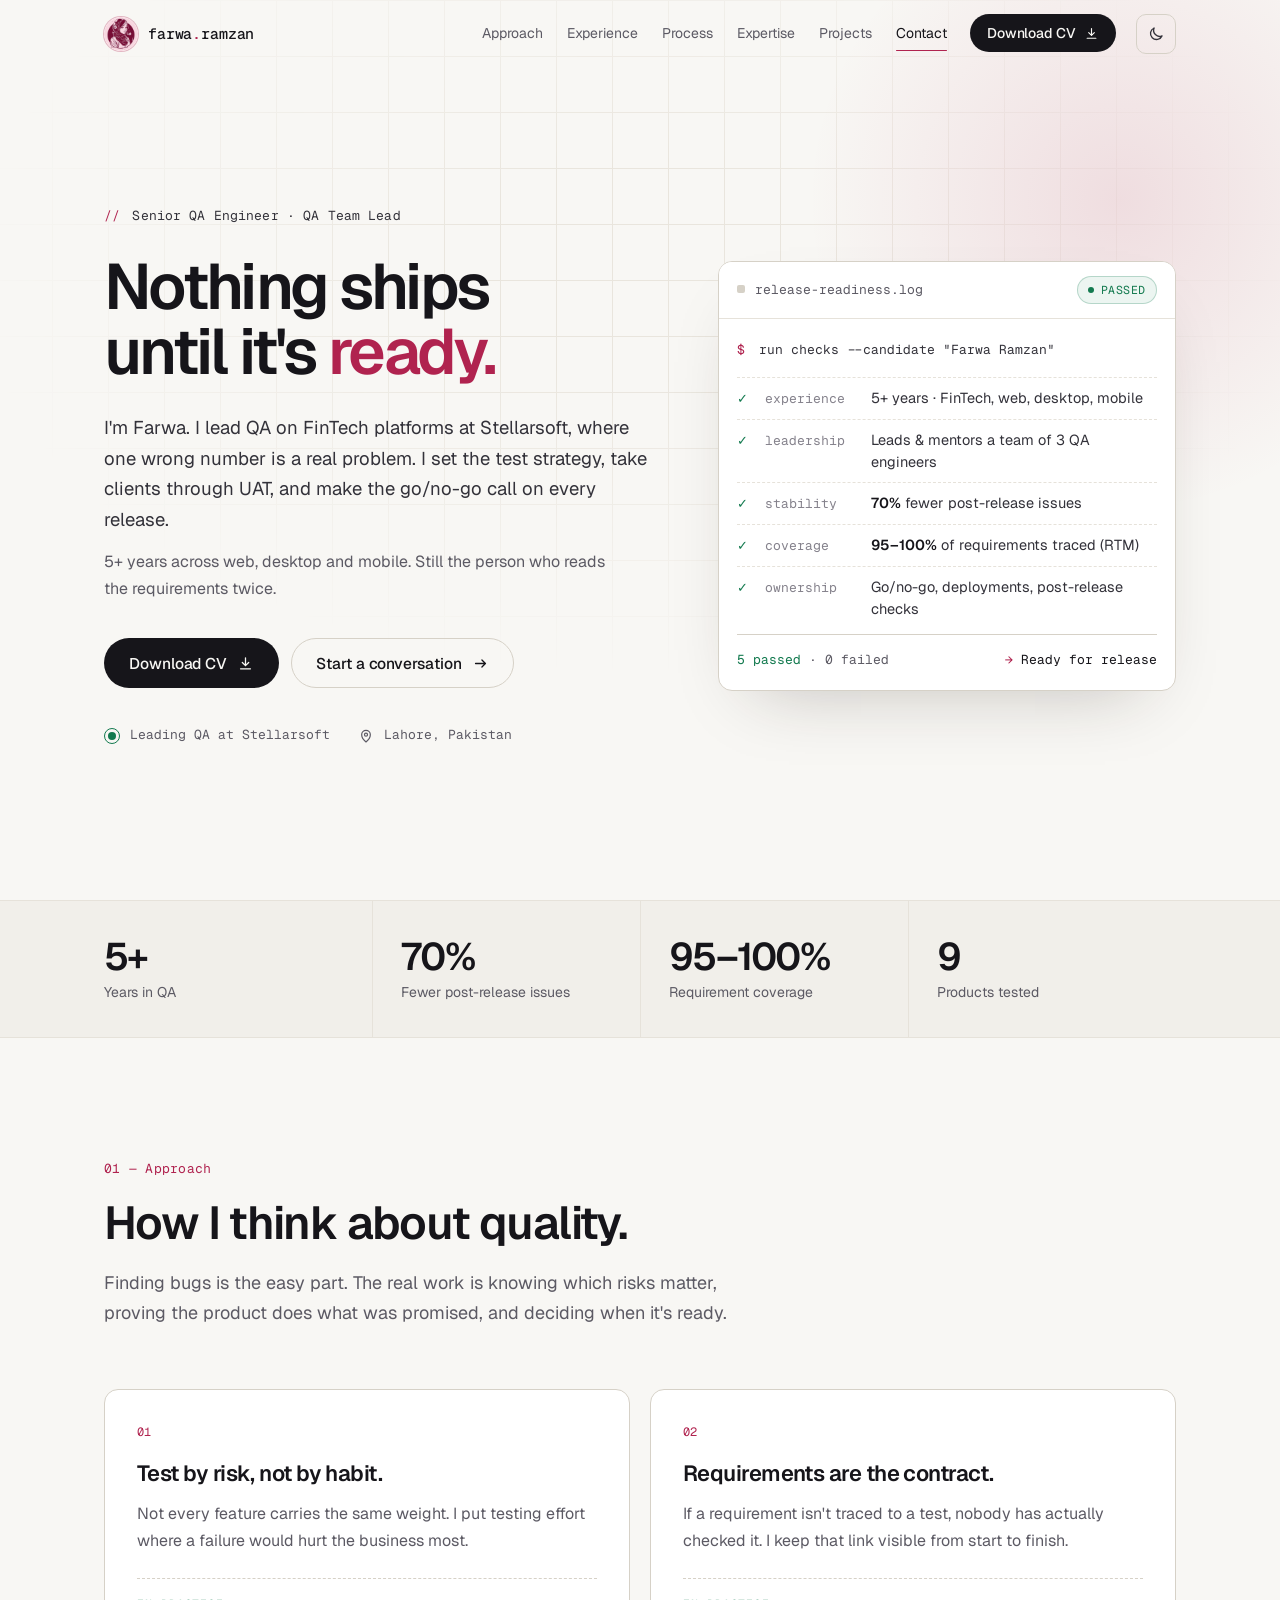
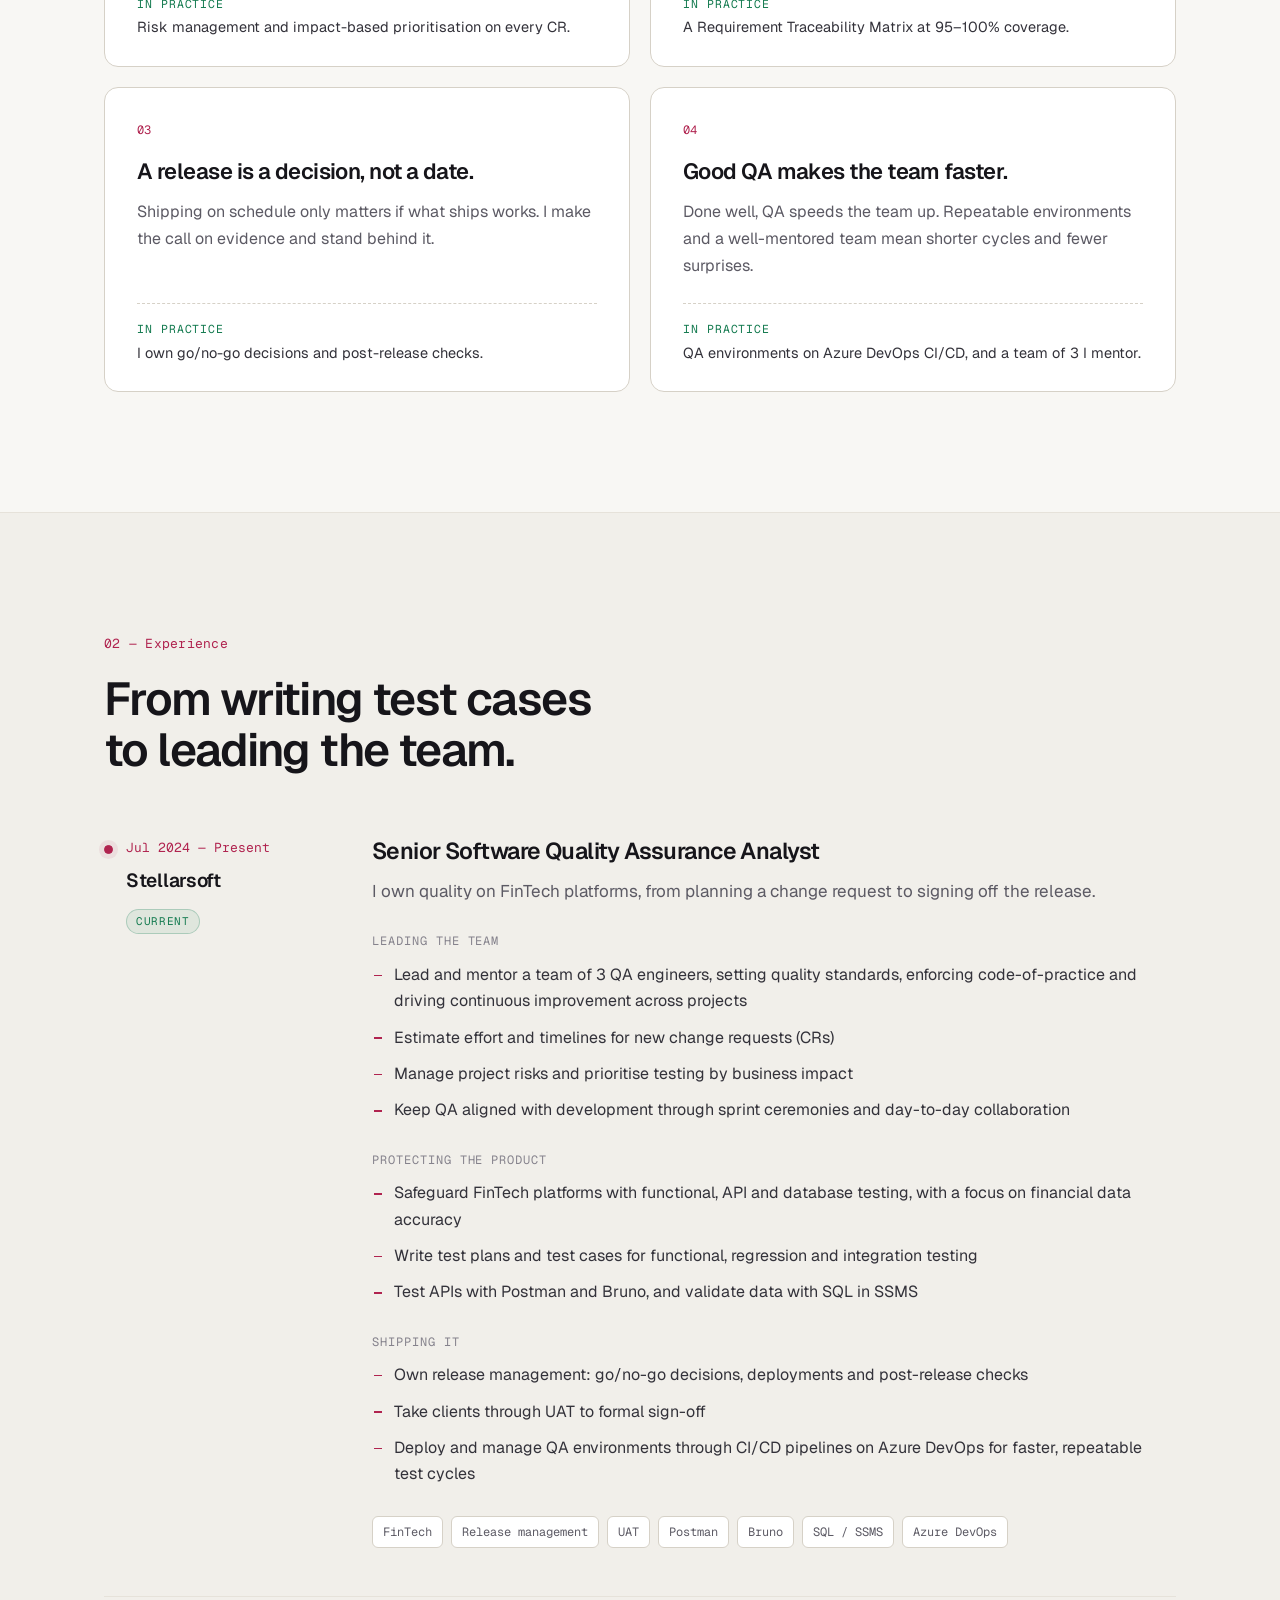
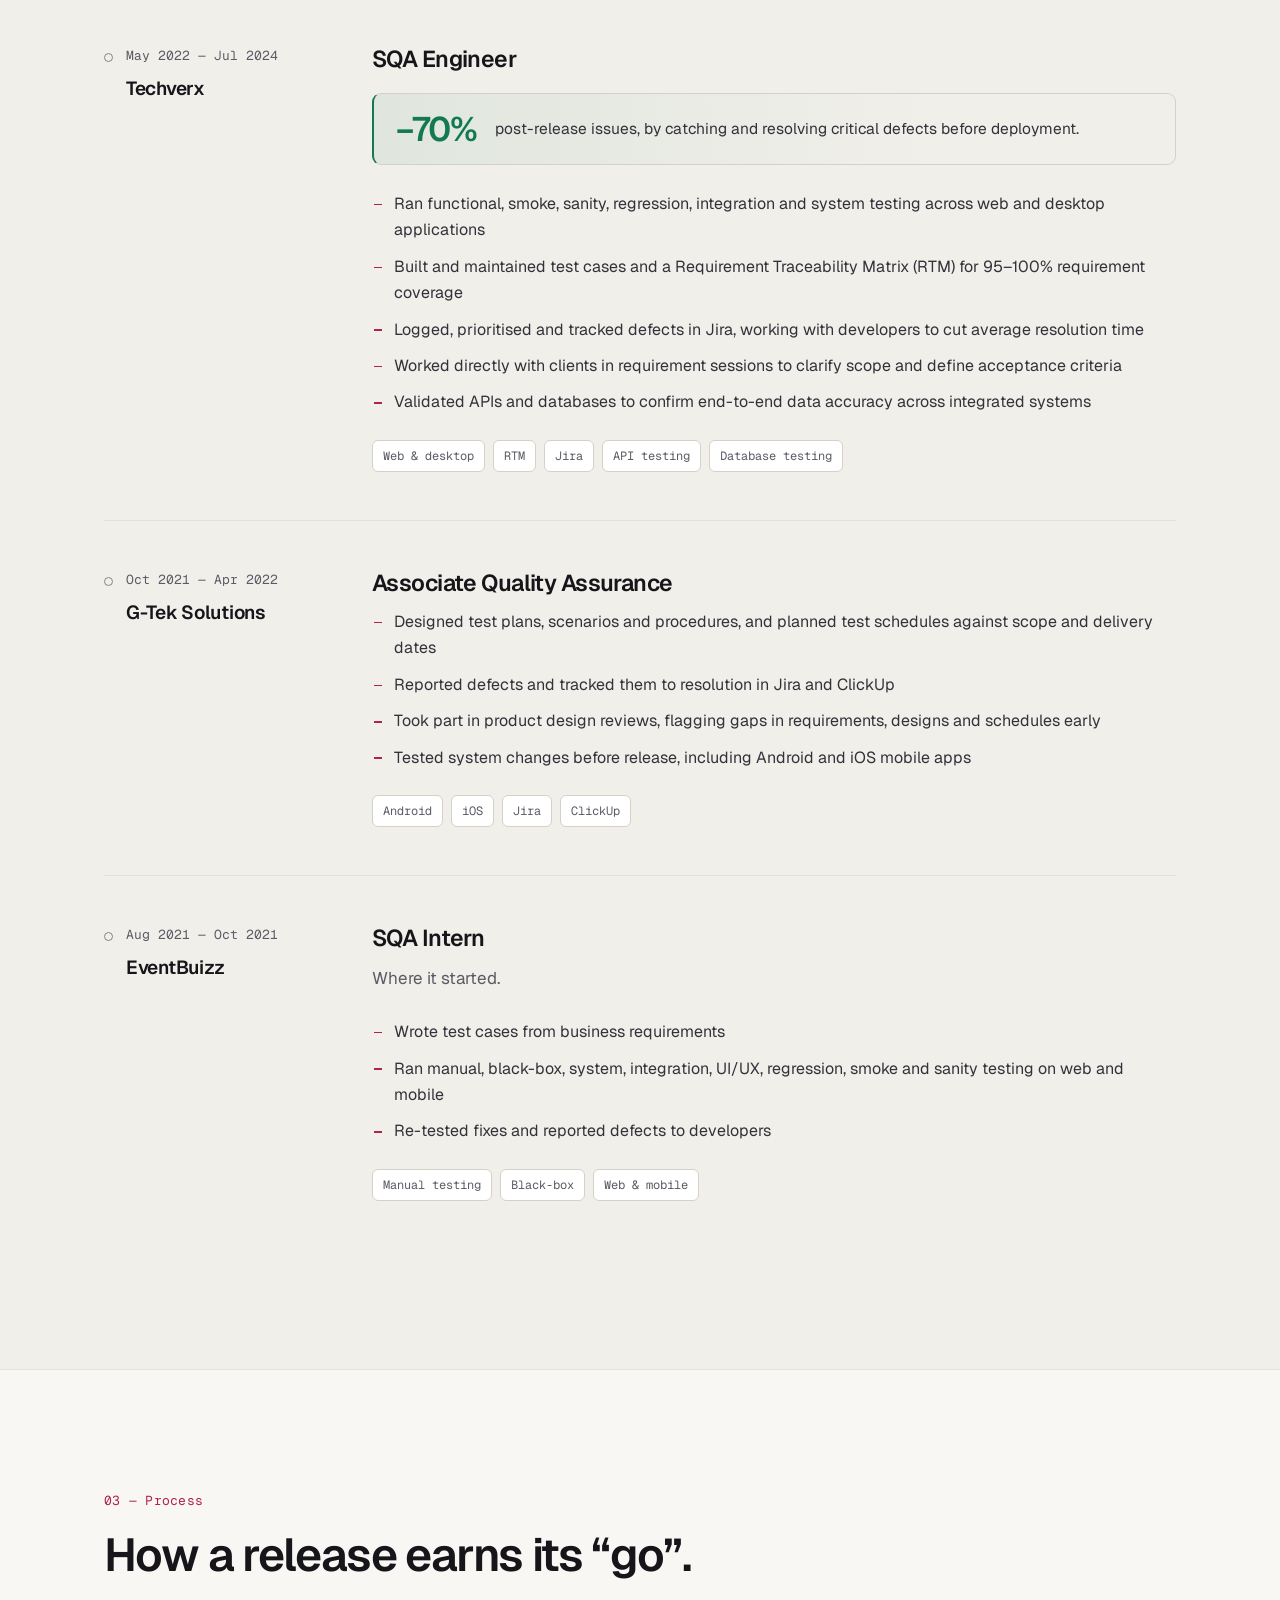
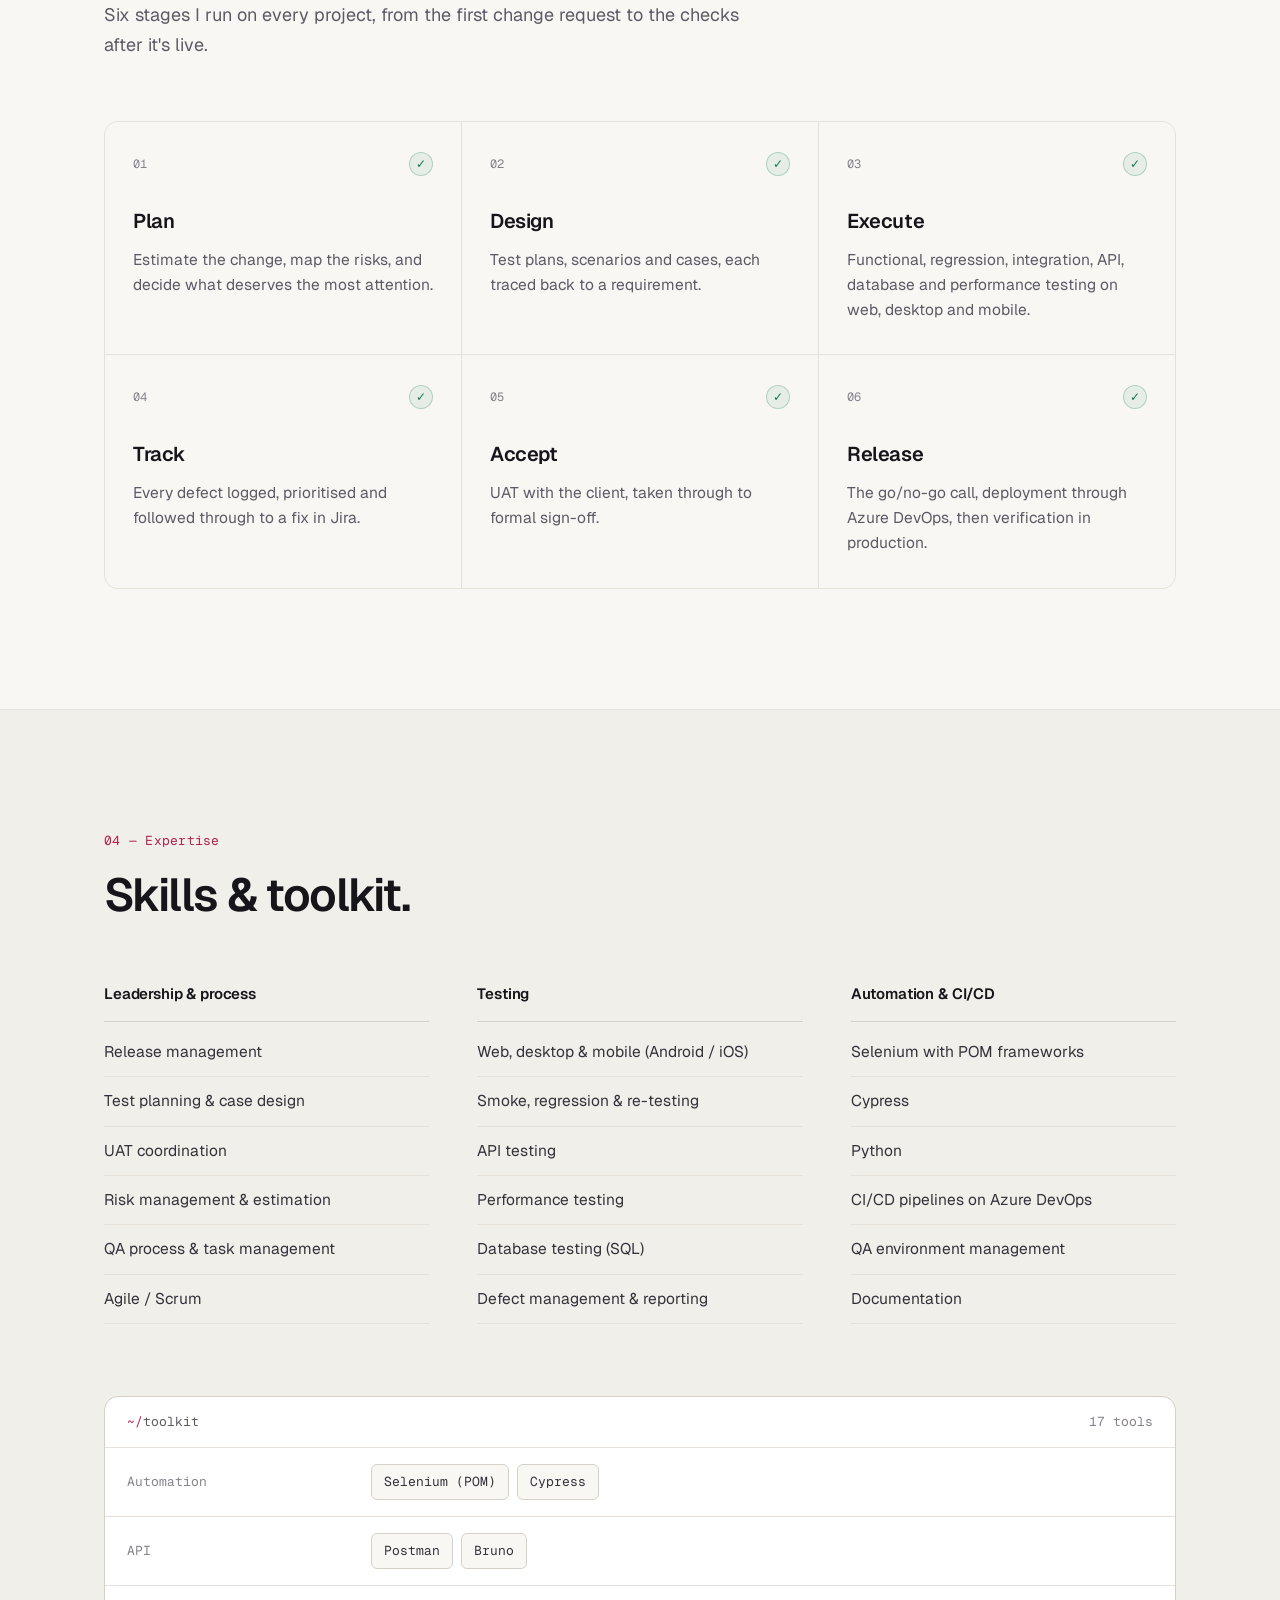
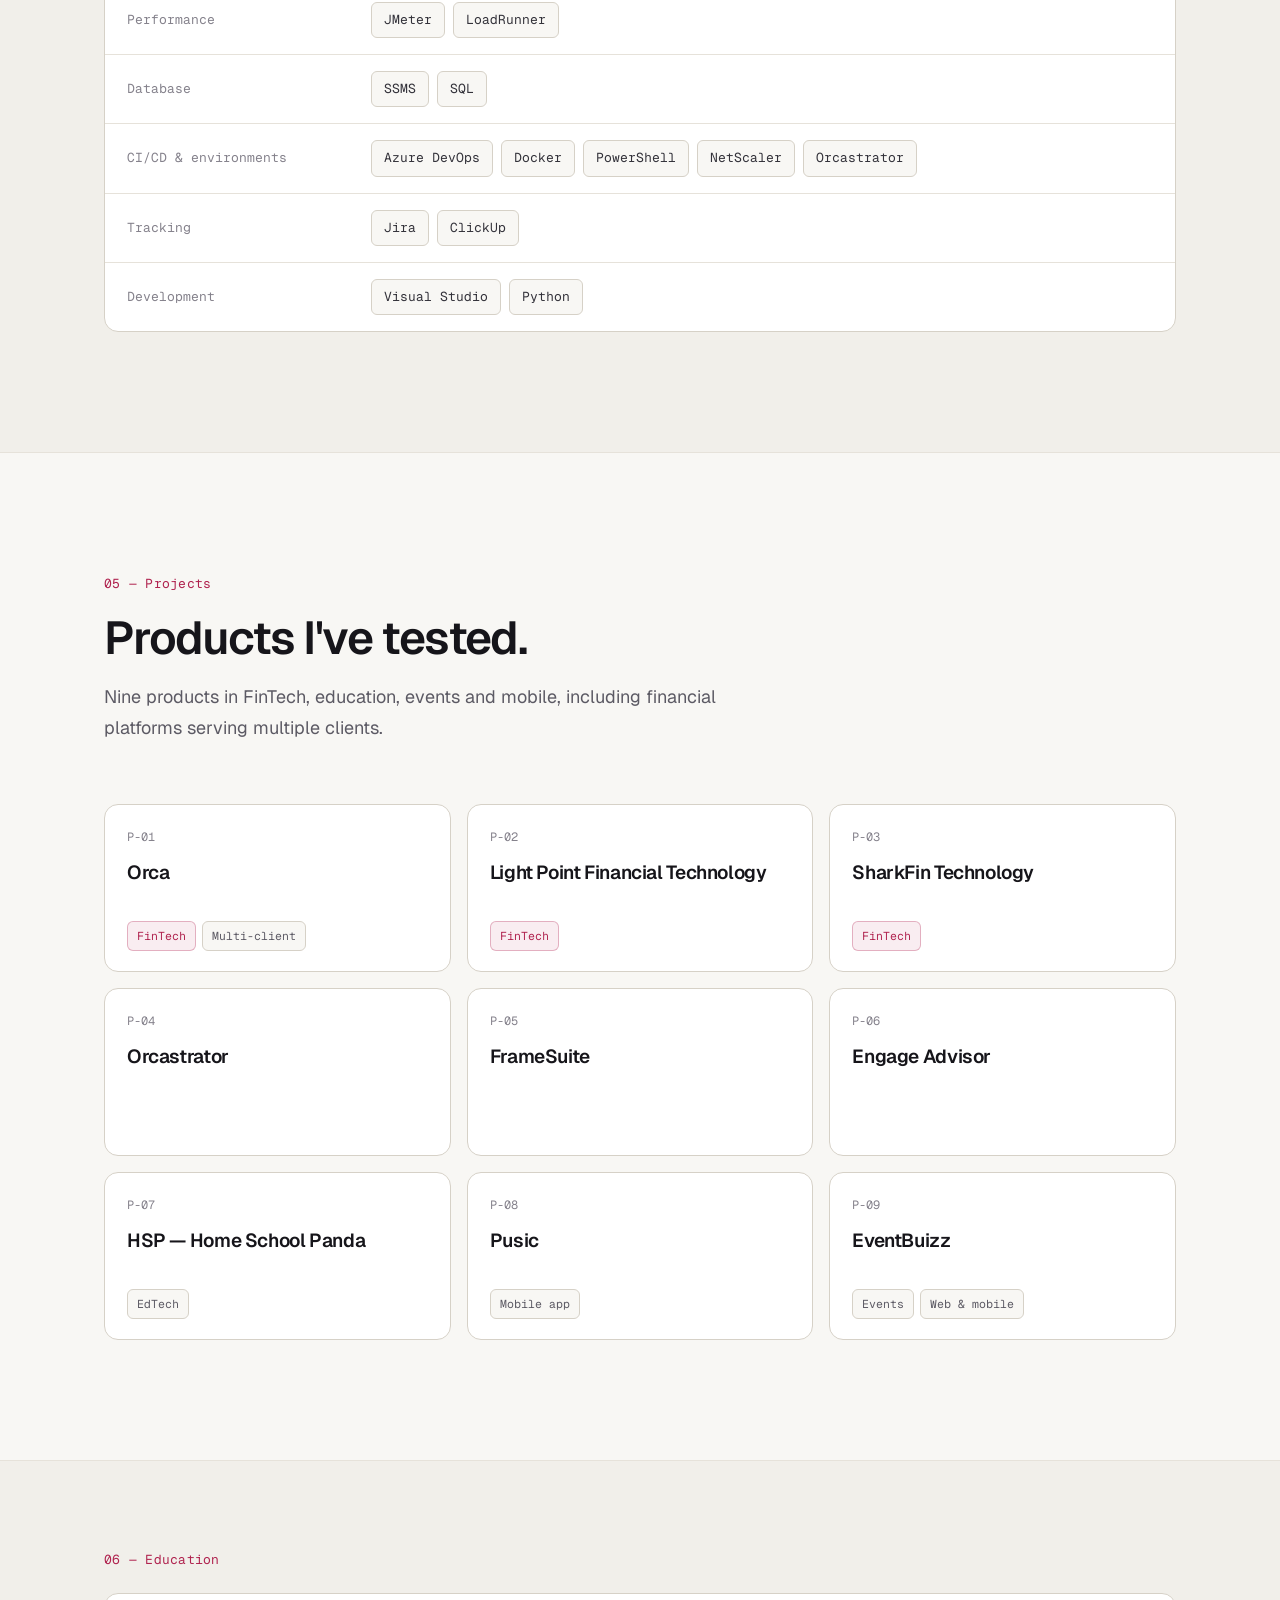
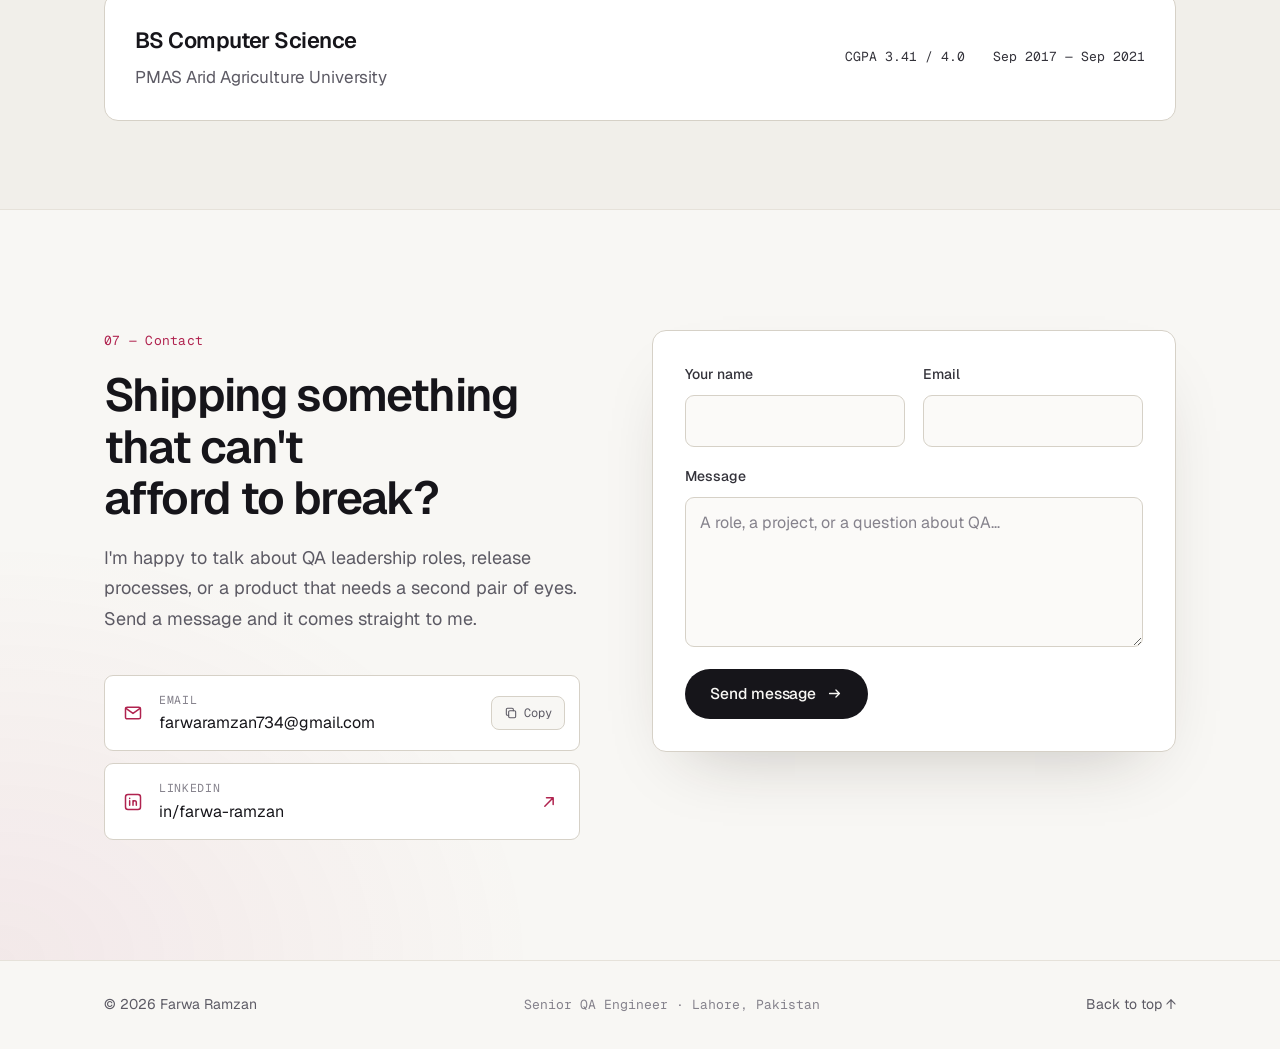
==== commit 7fac7f61: "Added final version for deployment, after testing Signed-off-by: SalmanDeveloperz <chsalmanramzan422" ====
--- a/index.html
+++ b/index.html
@@ -7,16 +7,18 @@
     <meta name="color-scheme" content="dark light">
     <meta name="theme-color" content="#0b0b0d" id="themeColor">
 
-    <title>Farwa Ramzan — Senior QA Engineer & QA Team Lead</title>
+    <title>Farwa Ramzan | Senior QA Engineer and QA Team Lead</title>
     <meta name="description" content="Farwa Ramzan is a Senior QA Engineer and QA Team Lead in Lahore. 5+ years leading quality on FinTech, web, desktop and mobile products: test strategy, release management, UAT, automation and CI/CD on Azure DevOps.">
     <link rel="canonical" href="https://farich.netlify.app/">
 
     <meta property="og:type" content="profile">
-    <meta property="og:title" content="Farwa Ramzan — Senior QA Engineer & QA Team Lead">
+    <meta property="og:title" content="Farwa Ramzan | Senior QA Engineer and QA Team Lead">
+    <meta property="og:image" content="https://farich.netlify.app/apple-touch-icon.png">
     <meta property="og:description" content="Nothing ships until it's ready. 5+ years leading QA on FinTech, web, desktop and mobile products.">
     <meta property="og:url" content="https://farich.netlify.app/">
 
-    <link rel="icon" href="data:image/svg+xml,%3Csvg xmlns='http://www.w3.org/2000/svg' viewBox='0 0 64 64'%3E%3Crect width='64' height='64' rx='14' fill='%230b0b0d'/%3E%3Cpath d='M18 33l9 9 19-20' fill='none' stroke='%23f0728f' stroke-width='7' stroke-linecap='round' stroke-linejoin='round'/%3E%3C/svg%3E">
+    <link rel="icon" type="image/png" href="favicon.png">
+    <link rel="apple-touch-icon" href="apple-touch-icon.png">
 
     <!-- Apply saved / system theme before first paint -->
     <script>
@@ -61,9 +63,7 @@
     <header class="site-header" id="top">
         <div class="container header-inner">
             <a href="#top" class="brand" aria-label="Farwa Ramzan, back to top">
-                <span class="brand-mark" aria-hidden="true">
-                    <svg viewBox="0 0 24 24"><path d="M5 12.5l4.5 4.5L19 7.5" /></svg>
-                </span>
+                <img class="brand-logo" src="logo.png" alt="" width="34" height="34">
                 <span class="brand-name">farwa<span class="brand-dot">.</span>ramzan</span>
             </a>
 
--- a/style.css
+++ b/style.css
@@ -241,24 +241,14 @@
     font-weight: 500;
     letter-spacing: -0.01em;
 }
-.brand-mark {
-    display: grid;
-    place-items: center;
-    width: 28px;
-    height: 28px;
-    border-radius: 8px;
-    background: var(--accent-soft);
-    border: 1px solid var(--accent-line);
-}
-.brand-mark svg {
-    width: 16px;
-    height: 16px;
-    fill: none;
-    stroke: var(--accent);
-    stroke-width: 2.6;
-    stroke-linecap: round;
-    stroke-linejoin: round;
-}
+.brand-logo {
+    width: 34px;
+    height: 34px;
+    border-radius: 50%;
+    box-shadow: 0 0 0 1px var(--accent-line);
+    transition: transform 0.4s var(--ease), box-shadow 0.3s;
+}
+.brand:hover .brand-logo { transform: rotate(-8deg) scale(1.06); box-shadow: 0 0 0 3px var(--accent-soft), 0 0 0 1px var(--accent-line); }
 .brand-dot { color: var(--accent); }
 
 .nav {
